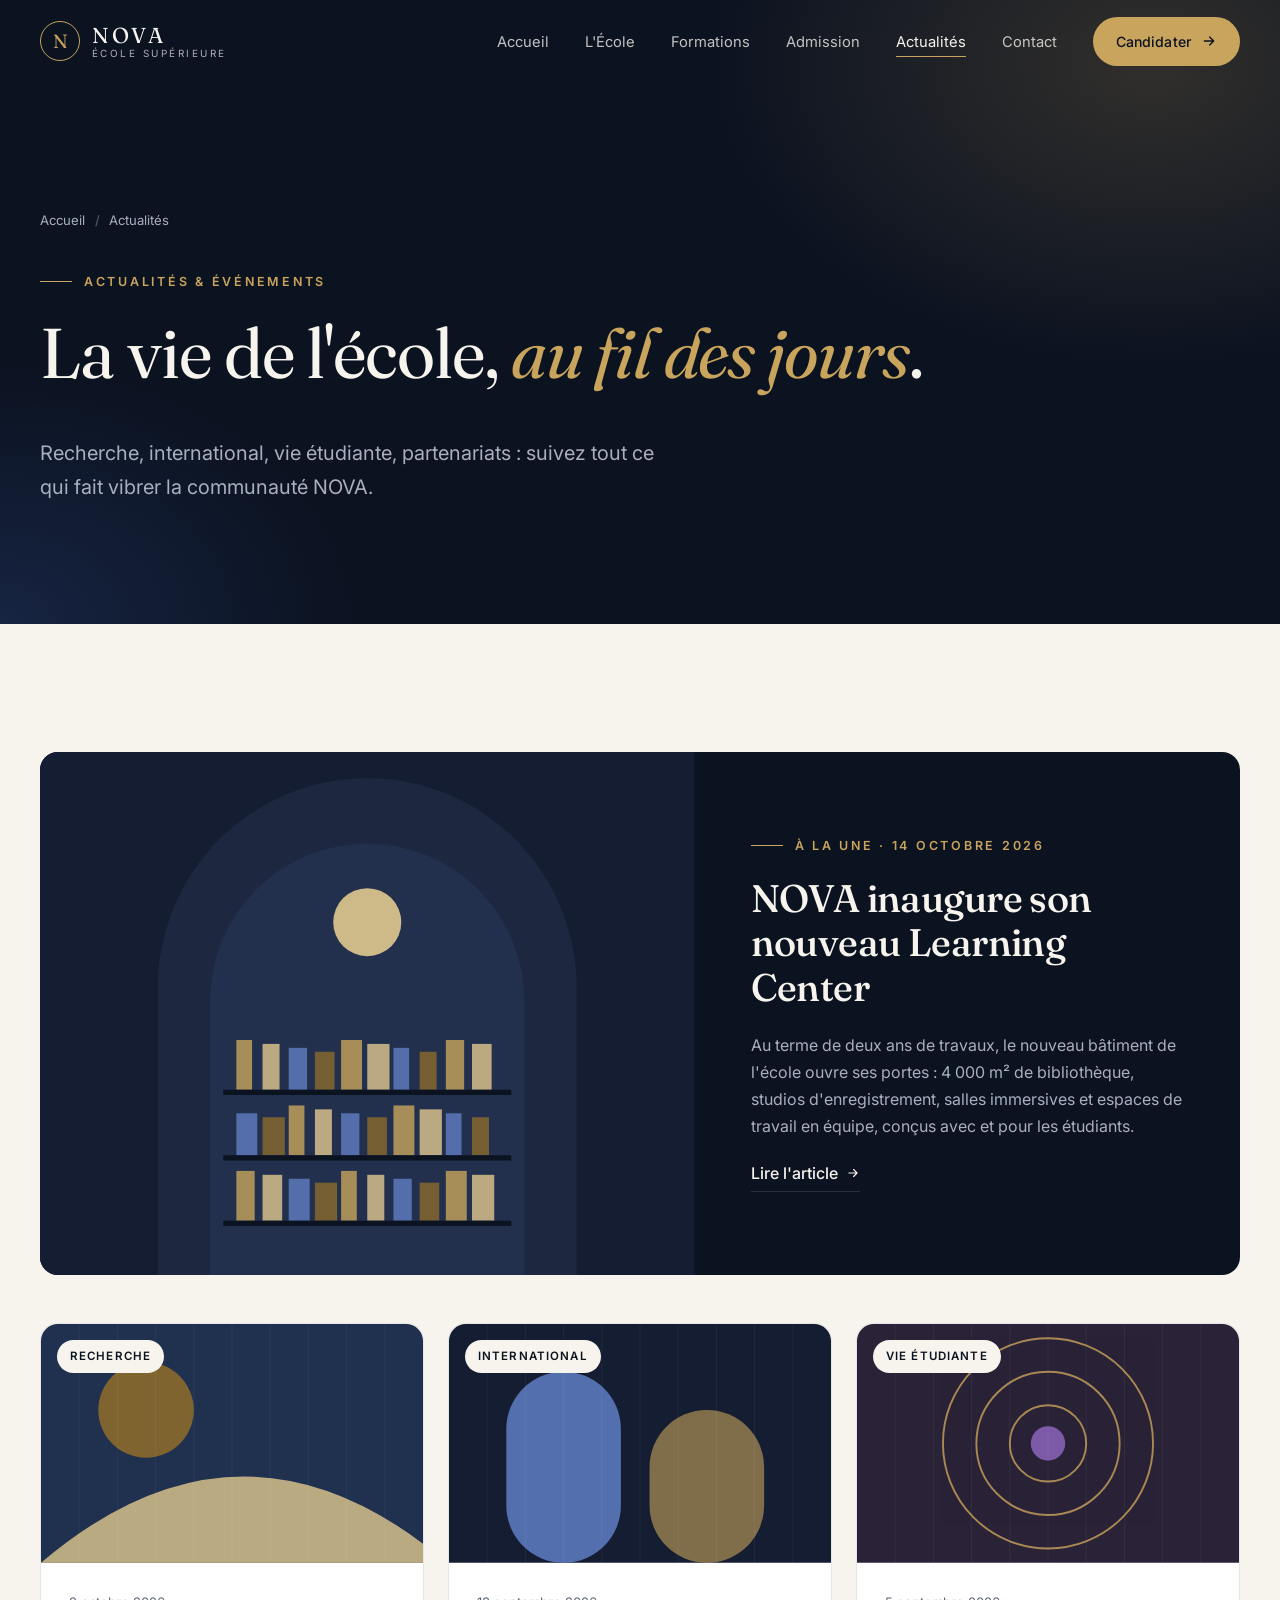
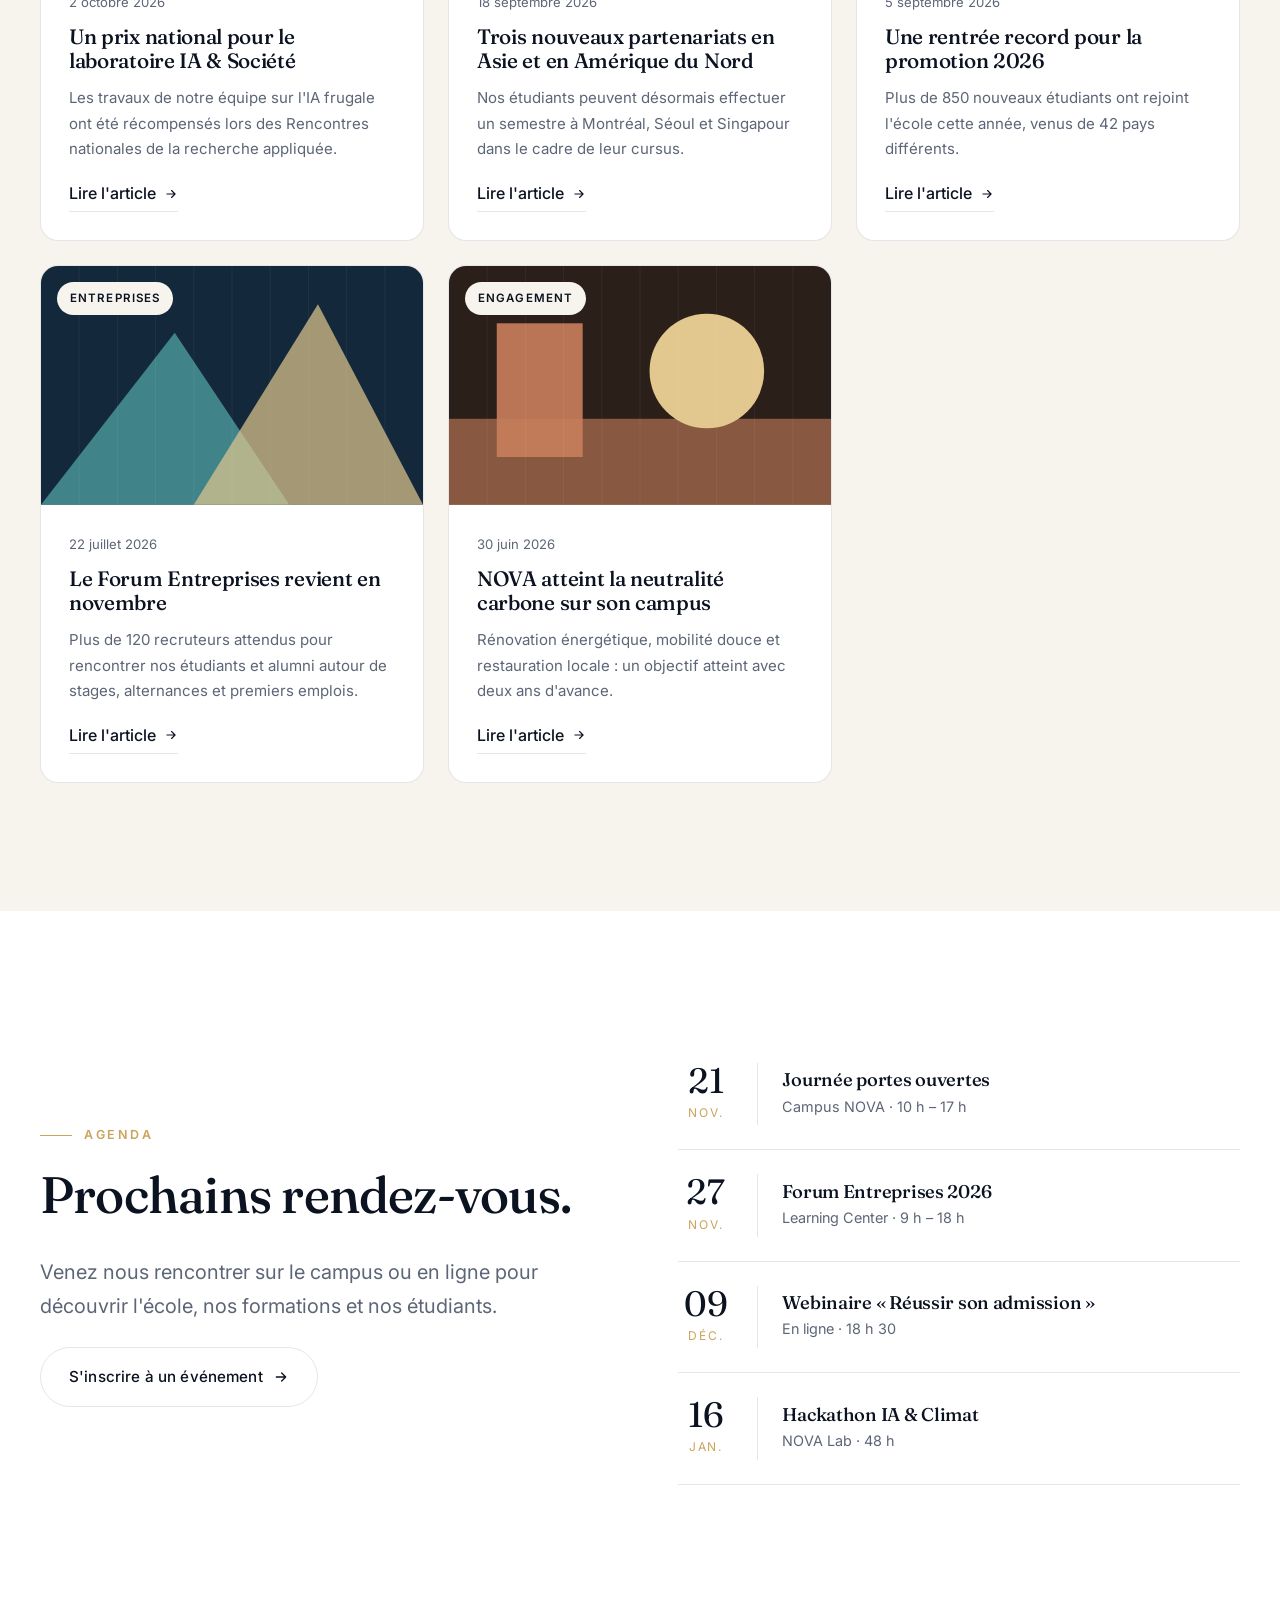
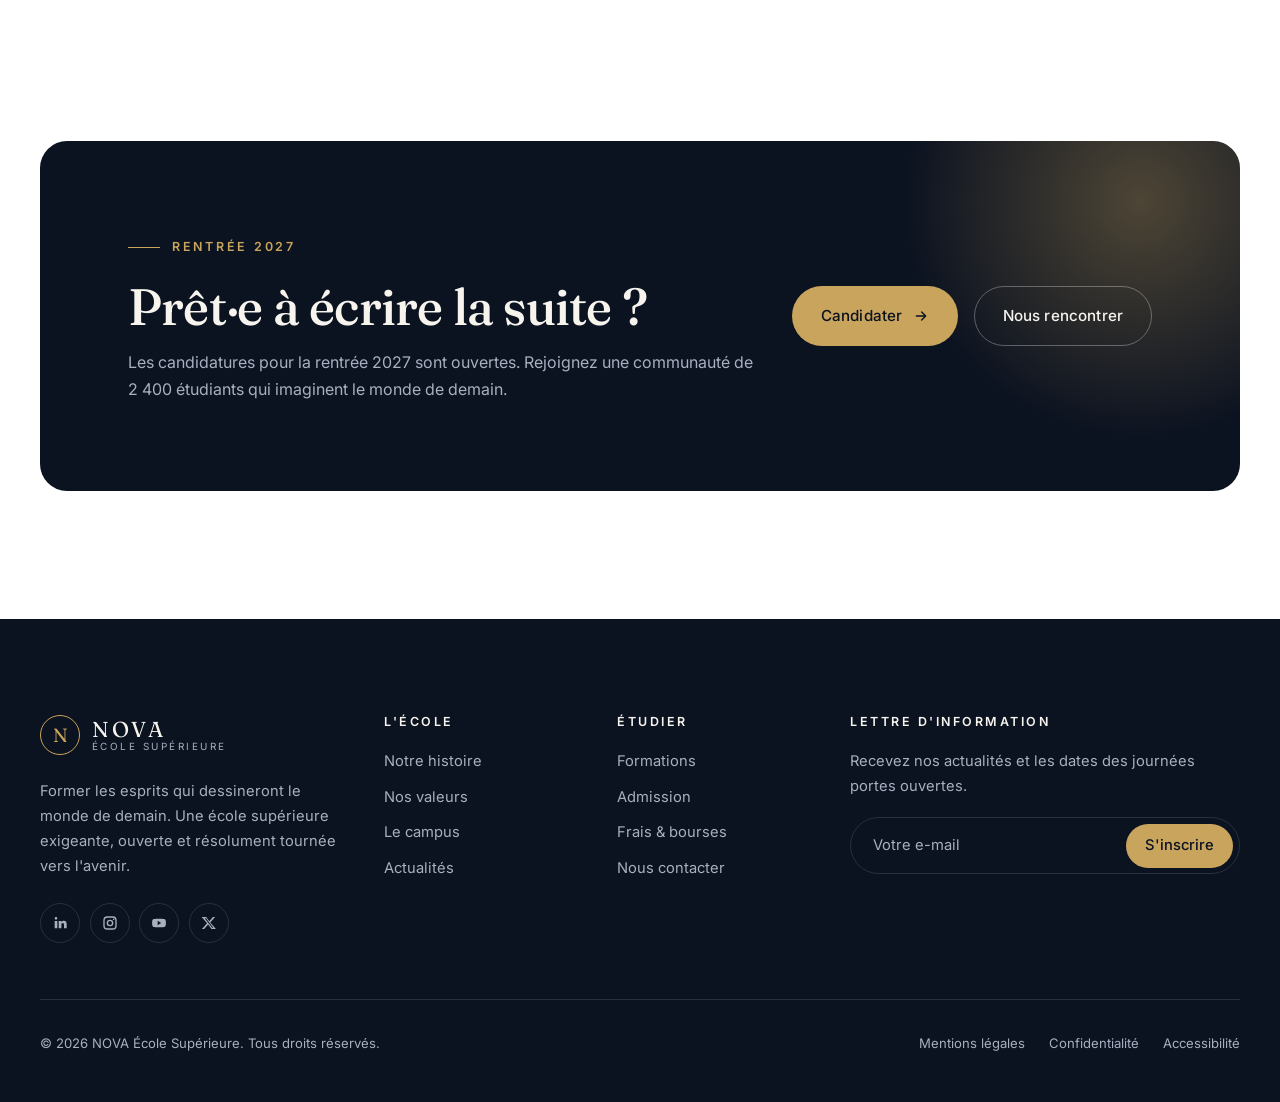
==== actualites.html @ 9a20daba "Créer le site vitrine de l'école supérieure NOVA Six pages responsive (accueil, école, formations, a" ====
<!doctype html>
<html lang="fr" class="no-js">
<head>
  <meta charset="utf-8">
  <meta name="viewport" content="width=device-width, initial-scale=1">
  <title>Actualités — NOVA École Supérieure</title>
  <meta name="description" content="Actualités et événements de NOVA École Supérieure : recherche, international, vie étudiante.">
  <meta name="theme-color" content="#0b1220">
  <meta property="og:title" content="Actualités — NOVA École Supérieure">
  <meta property="og:description" content="Actualités et événements de NOVA École Supérieure : recherche, international, vie étudiante.">
  <meta property="og:type" content="website">
  <link rel="icon" href="assets/favicon.svg" type="image/svg+xml">
  <link rel="preconnect" href="https://fonts.googleapis.com">
  <link rel="preconnect" href="https://fonts.gstatic.com" crossorigin>
  <link href="https://fonts.googleapis.com/css2?family=Fraunces:ital,opsz,wght@0,9..144,300;0,9..144,400;0,9..144,500;1,9..144,400&family=Inter:wght@400;500;600&display=swap" rel="stylesheet">
  <link rel="stylesheet" href="css/style.css">
</head>
<body>
  <a class="skip-link" href="#contenu">Aller au contenu</a>

  <header class="site-header">
    <div class="container nav">
      <a class="logo" href="index.html" aria-label="NOVA École Supérieure — accueil">
        <span class="logo__mark">N</span>
        <span class="logo__text"><span class="logo__name">NOVA</span><span class="logo__tag">École Supérieure</span></span>
      </a>
      <button class="nav__toggle" type="button" aria-expanded="false" aria-controls="nav-panel" aria-label="Ouvrir le menu"><span></span><span></span><span></span></button>
      <nav class="nav__panel" id="nav-panel" aria-label="Navigation principale">
        <ul class="nav__menu">
          <li><a class="nav__link" href="index.html">Accueil</a></li>
          <li><a class="nav__link" href="ecole.html">L'École</a></li>
          <li><a class="nav__link" href="formations.html">Formations</a></li>
          <li><a class="nav__link" href="admission.html">Admission</a></li>
          <li><a class="nav__link" href="actualites.html" aria-current="page">Actualités</a></li>
          <li><a class="nav__link" href="contact.html">Contact</a></li>
          <li><a class="btn btn--gold nav__cta" href="admission.html#candidater">Candidater <svg viewBox="0 0 24 24" fill="none" stroke="currentColor" stroke-width="2" stroke-linecap="round" stroke-linejoin="round" aria-hidden="true"><path d="M5 12h14M13 6l6 6-6 6"/></svg></a></li>
        </ul>
      </nav>
    </div>
  </header>

  <main id="contenu">
    <section class="page-hero">
      <div class="container">
        <ol class="breadcrumb reveal"><li><a href="index.html">Accueil</a></li><li aria-current="page">Actualités</li></ol>
        <span class="eyebrow reveal">Actualités &amp; événements</span>
        <h1 class="reveal" data-delay="1">La vie de l'école, <em>au fil des jours</em>.</h1>
        <p class="lead reveal" data-delay="2">Recherche, international, vie étudiante, partenariats&nbsp;: suivez tout ce qui fait vibrer la communauté NOVA.</p>
      </div>
    </section>

    <section class="section">
      <div class="container">
        <article class="news-featured reveal">
          <div class="news-featured__thumb"><svg viewBox="0 0 500 400" preserveAspectRatio="xMidYMid slice" role="img" aria-label="Illustration de la bibliothèque">
  <rect width="500" height="400" fill="#141d31"/>
  <path d="M90 400V180a160 160 0 01320 0v220z" fill="#1d2840"/>
  <path d="M130 400V190a120 120 0 01240 0v210z" fill="#22304d"/>
  <g><rect x="150" y="220" width="12" height="38" fill="#c9a45c" opacity=".8" transform="translate(0 0)"/><rect x="170" y="220" width="13" height="35" fill="#e2c88f" opacity=".8" transform="translate(0 3)"/><rect x="190" y="220" width="14" height="32" fill="#5f7ec4" opacity=".8" transform="translate(0 6)"/><rect x="210" y="220" width="15" height="29" fill="#8a6a2c" opacity=".8" transform="translate(0 9)"/><rect x="230" y="220" width="16" height="38" fill="#c9a45c" opacity=".8" transform="translate(0 0)"/><rect x="250" y="220" width="17" height="35" fill="#e2c88f" opacity=".8" transform="translate(0 3)"/><rect x="270" y="220" width="12" height="32" fill="#5f7ec4" opacity=".8" transform="translate(0 6)"/><rect x="290" y="220" width="13" height="29" fill="#8a6a2c" opacity=".8" transform="translate(0 9)"/><rect x="310" y="220" width="14" height="38" fill="#c9a45c" opacity=".8" transform="translate(0 0)"/><rect x="330" y="220" width="15" height="35" fill="#e2c88f" opacity=".8" transform="translate(0 3)"/><rect x="150" y="270" width="16" height="32" fill="#5f7ec4" opacity=".8" transform="translate(0 6)"/><rect x="170" y="270" width="17" height="29" fill="#8a6a2c" opacity=".8" transform="translate(0 9)"/><rect x="190" y="270" width="12" height="38" fill="#c9a45c" opacity=".8" transform="translate(0 0)"/><rect x="210" y="270" width="13" height="35" fill="#e2c88f" opacity=".8" transform="translate(0 3)"/><rect x="230" y="270" width="14" height="32" fill="#5f7ec4" opacity=".8" transform="translate(0 6)"/><rect x="250" y="270" width="15" height="29" fill="#8a6a2c" opacity=".8" transform="translate(0 9)"/><rect x="270" y="270" width="16" height="38" fill="#c9a45c" opacity=".8" transform="translate(0 0)"/><rect x="290" y="270" width="17" height="35" fill="#e2c88f" opacity=".8" transform="translate(0 3)"/><rect x="310" y="270" width="12" height="32" fill="#5f7ec4" opacity=".8" transform="translate(0 6)"/><rect x="330" y="270" width="13" height="29" fill="#8a6a2c" opacity=".8" transform="translate(0 9)"/><rect x="150" y="320" width="14" height="38" fill="#c9a45c" opacity=".8" transform="translate(0 0)"/><rect x="170" y="320" width="15" height="35" fill="#e2c88f" opacity=".8" transform="translate(0 3)"/><rect x="190" y="320" width="16" height="32" fill="#5f7ec4" opacity=".8" transform="translate(0 6)"/><rect x="210" y="320" width="17" height="29" fill="#8a6a2c" opacity=".8" transform="translate(0 9)"/><rect x="230" y="320" width="12" height="38" fill="#c9a45c" opacity=".8" transform="translate(0 0)"/><rect x="250" y="320" width="13" height="35" fill="#e2c88f" opacity=".8" transform="translate(0 3)"/><rect x="270" y="320" width="14" height="32" fill="#5f7ec4" opacity=".8" transform="translate(0 6)"/><rect x="290" y="320" width="15" height="29" fill="#8a6a2c" opacity=".8" transform="translate(0 9)"/><rect x="310" y="320" width="16" height="38" fill="#c9a45c" opacity=".8" transform="translate(0 0)"/><rect x="330" y="320" width="17" height="35" fill="#e2c88f" opacity=".8" transform="translate(0 3)"/></g>
  <g stroke="#0b1220" stroke-width="4"><line x1="140" y1="260" x2="360" y2="260"/><line x1="140" y1="310" x2="360" y2="310"/><line x1="140" y1="360" x2="360" y2="360"/></g>
  <circle cx="250" cy="130" r="26" fill="#e2c88f" opacity=".9"/>
</svg></div>
          <div class="news-featured__body">
            <span class="eyebrow">À la une · 14 octobre 2026</span>
            <h2>NOVA inaugure son nouveau Learning Center</h2>
            <p>Au terme de deux ans de travaux, le nouveau bâtiment de l'école ouvre ses portes&nbsp;: 4&nbsp;000&nbsp;m² de bibliothèque, studios d'enregistrement, salles immersives et espaces de travail en équipe, conçus avec et pour les étudiants.</p>
            <a class="link-arrow" href="#">Lire l'article <svg viewBox="0 0 24 24" fill="none" stroke="currentColor" stroke-width="2" stroke-linecap="round" stroke-linejoin="round" aria-hidden="true"><path d="M5 12h14M13 6l6 6-6 6"/></svg></a>
          </div>
        </article>
        <div class="grid grid--3">
          <article class="news-card reveal" data-delay="1">
            <div class="news-card__thumb"><svg viewBox="0 0 400 250" preserveAspectRatio="xMidYMid slice" role="img" aria-label="Un prix national pour le laboratoire IA &amp; Société"><rect width="400" height="250" fill="#20304f"/><path d="M0 250 Q 200 80 400 230 V250 Z" fill="#e2c88f" opacity=".8"/><circle cx="110" cy="90" r="50" fill="#8a6a2c" opacity=".9"/><g stroke="#fff" stroke-opacity=".06"><line x1="40" y1="0" x2="40" y2="250"/><line x1="80" y1="0" x2="80" y2="250"/><line x1="120" y1="0" x2="120" y2="250"/><line x1="160" y1="0" x2="160" y2="250"/><line x1="200" y1="0" x2="200" y2="250"/><line x1="240" y1="0" x2="240" y2="250"/><line x1="280" y1="0" x2="280" y2="250"/><line x1="320" y1="0" x2="320" y2="250"/><line x1="360" y1="0" x2="360" y2="250"/></g></svg><span class="news-card__cat">Recherche</span></div>
            <div class="news-card__body">
              <time class="news-card__date">2 octobre 2026</time>
              <h3>Un prix national pour le laboratoire IA &amp; Société</h3>
              <p>Les travaux de notre équipe sur l'IA frugale ont été récompensés lors des Rencontres nationales de la recherche appliquée.</p>
              <a class="link-arrow" href="actualites.html">Lire l'article <svg viewBox="0 0 24 24" fill="none" stroke="currentColor" stroke-width="2" stroke-linecap="round" stroke-linejoin="round" aria-hidden="true"><path d="M5 12h14M13 6l6 6-6 6"/></svg></a>
            </div>
          </article>
          <article class="news-card reveal" data-delay="2">
            <div class="news-card__thumb"><svg viewBox="0 0 400 250" preserveAspectRatio="xMidYMid slice" role="img" aria-label="Trois nouveaux partenariats en Asie et en Amérique du Nord"><rect width="400" height="250" fill="#141d31"/><rect x="60" y="50" width="120" height="200" rx="60" fill="#5f7ec4" opacity=".85"/><rect x="210" y="90" width="120" height="160" rx="60" fill="#c9a45c" opacity=".6"/><g stroke="#fff" stroke-opacity=".06"><line x1="40" y1="0" x2="40" y2="250"/><line x1="80" y1="0" x2="80" y2="250"/><line x1="120" y1="0" x2="120" y2="250"/><line x1="160" y1="0" x2="160" y2="250"/><line x1="200" y1="0" x2="200" y2="250"/><line x1="240" y1="0" x2="240" y2="250"/><line x1="280" y1="0" x2="280" y2="250"/><line x1="320" y1="0" x2="320" y2="250"/><line x1="360" y1="0" x2="360" y2="250"/></g></svg><span class="news-card__cat">International</span></div>
            <div class="news-card__body">
              <time class="news-card__date">18 septembre 2026</time>
              <h3>Trois nouveaux partenariats en Asie et en Amérique du Nord</h3>
              <p>Nos étudiants peuvent désormais effectuer un semestre à Montréal, Séoul et Singapour dans le cadre de leur cursus.</p>
              <a class="link-arrow" href="actualites.html">Lire l'article <svg viewBox="0 0 24 24" fill="none" stroke="currentColor" stroke-width="2" stroke-linecap="round" stroke-linejoin="round" aria-hidden="true"><path d="M5 12h14M13 6l6 6-6 6"/></svg></a>
            </div>
          </article>
          <article class="news-card reveal" data-delay="3">
            <div class="news-card__thumb"><svg viewBox="0 0 400 250" preserveAspectRatio="xMidYMid slice" role="img" aria-label="Une rentrée record pour la promotion 2026"><rect width="400" height="250" fill="#2a2236"/><g fill="none" stroke="#c9a45c" stroke-width="2" opacity=".8"><circle cx="200" cy="125" r="40"/><circle cx="200" cy="125" r="75"/><circle cx="200" cy="125" r="110"/></g><circle cx="200" cy="125" r="18" fill="#7d5aa8"/><g stroke="#fff" stroke-opacity=".06"><line x1="40" y1="0" x2="40" y2="250"/><line x1="80" y1="0" x2="80" y2="250"/><line x1="120" y1="0" x2="120" y2="250"/><line x1="160" y1="0" x2="160" y2="250"/><line x1="200" y1="0" x2="200" y2="250"/><line x1="240" y1="0" x2="240" y2="250"/><line x1="280" y1="0" x2="280" y2="250"/><line x1="320" y1="0" x2="320" y2="250"/><line x1="360" y1="0" x2="360" y2="250"/></g></svg><span class="news-card__cat">Vie étudiante</span></div>
            <div class="news-card__body">
              <time class="news-card__date">5 septembre 2026</time>
              <h3>Une rentrée record pour la promotion 2026</h3>
              <p>Plus de 850 nouveaux étudiants ont rejoint l'école cette année, venus de 42 pays différents.</p>
              <a class="link-arrow" href="actualites.html">Lire l'article <svg viewBox="0 0 24 24" fill="none" stroke="currentColor" stroke-width="2" stroke-linecap="round" stroke-linejoin="round" aria-hidden="true"><path d="M5 12h14M13 6l6 6-6 6"/></svg></a>
            </div>
          </article>
          <article class="news-card reveal" data-delay="1">
            <div class="news-card__thumb"><svg viewBox="0 0 400 250" preserveAspectRatio="xMidYMid slice" role="img" aria-label="Le Forum Entreprises revient en novembre"><rect width="400" height="250" fill="#13283a"/><polygon points="0,250 140,70 260,250" fill="#4fa3a5" opacity=".75"/><polygon points="160,250 290,40 400,250" fill="#e2c88f" opacity=".7"/><g stroke="#fff" stroke-opacity=".06"><line x1="40" y1="0" x2="40" y2="250"/><line x1="80" y1="0" x2="80" y2="250"/><line x1="120" y1="0" x2="120" y2="250"/><line x1="160" y1="0" x2="160" y2="250"/><line x1="200" y1="0" x2="200" y2="250"/><line x1="240" y1="0" x2="240" y2="250"/><line x1="280" y1="0" x2="280" y2="250"/><line x1="320" y1="0" x2="320" y2="250"/><line x1="360" y1="0" x2="360" y2="250"/></g></svg><span class="news-card__cat">Entreprises</span></div>
            <div class="news-card__body">
              <time class="news-card__date">22 juillet 2026</time>
              <h3>Le Forum Entreprises revient en novembre</h3>
              <p>Plus de 120 recruteurs attendus pour rencontrer nos étudiants et alumni autour de stages, alternances et premiers emplois.</p>
              <a class="link-arrow" href="actualites.html">Lire l'article <svg viewBox="0 0 24 24" fill="none" stroke="currentColor" stroke-width="2" stroke-linecap="round" stroke-linejoin="round" aria-hidden="true"><path d="M5 12h14M13 6l6 6-6 6"/></svg></a>
            </div>
          </article>
          <article class="news-card reveal" data-delay="2">
            <div class="news-card__thumb"><svg viewBox="0 0 400 250" preserveAspectRatio="xMidYMid slice" role="img" aria-label="NOVA atteint la neutralité carbone sur son campus"><rect width="400" height="250" fill="#2b1f1a"/><rect x="0" y="160" width="400" height="90" fill="#c97f5c" opacity=".6"/><circle cx="270" cy="110" r="60" fill="#e2c88f"/><rect x="50" y="60" width="90" height="140" fill="#c97f5c" opacity=".9"/><g stroke="#fff" stroke-opacity=".06"><line x1="40" y1="0" x2="40" y2="250"/><line x1="80" y1="0" x2="80" y2="250"/><line x1="120" y1="0" x2="120" y2="250"/><line x1="160" y1="0" x2="160" y2="250"/><line x1="200" y1="0" x2="200" y2="250"/><line x1="240" y1="0" x2="240" y2="250"/><line x1="280" y1="0" x2="280" y2="250"/><line x1="320" y1="0" x2="320" y2="250"/><line x1="360" y1="0" x2="360" y2="250"/></g></svg><span class="news-card__cat">Engagement</span></div>
            <div class="news-card__body">
              <time class="news-card__date">30 juin 2026</time>
              <h3>NOVA atteint la neutralité carbone sur son campus</h3>
              <p>Rénovation énergétique, mobilité douce et restauration locale : un objectif atteint avec deux ans d'avance.</p>
              <a class="link-arrow" href="actualites.html">Lire l'article <svg viewBox="0 0 24 24" fill="none" stroke="currentColor" stroke-width="2" stroke-linecap="round" stroke-linejoin="round" aria-hidden="true"><path d="M5 12h14M13 6l6 6-6 6"/></svg></a>
            </div>
          </article>
        </div>
      </div>
    </section>

    <section class="section section--paper">
      <div class="container split">
        <div>
          <span class="eyebrow reveal">Agenda</span>
          <h2 class="reveal" data-delay="1">Prochains rendez-vous.</h2>
          <p class="lead reveal" data-delay="2">Venez nous rencontrer sur le campus ou en ligne pour découvrir l'école, nos formations et nos étudiants.</p>
          <a class="btn btn--ghost reveal" data-delay="3" href="contact.html">S'inscrire à un événement <svg viewBox="0 0 24 24" fill="none" stroke="currentColor" stroke-width="2" stroke-linecap="round" stroke-linejoin="round" aria-hidden="true"><path d="M5 12h14M13 6l6 6-6 6"/></svg></a>
        </div>
        <ul class="agenda reveal" data-delay="1">
          <li><div class="agenda__date"><span class="agenda__day">21</span><span class="agenda__month">Nov.</span></div><div><h4>Journée portes ouvertes</h4><p>Campus NOVA · 10 h – 17 h</p></div></li>
          <li><div class="agenda__date"><span class="agenda__day">27</span><span class="agenda__month">Nov.</span></div><div><h4>Forum Entreprises 2026</h4><p>Learning Center · 9 h – 18 h</p></div></li>
          <li><div class="agenda__date"><span class="agenda__day">09</span><span class="agenda__month">Déc.</span></div><div><h4>Webinaire « Réussir son admission »</h4><p>En ligne · 18 h 30</p></div></li>
          <li><div class="agenda__date"><span class="agenda__day">16</span><span class="agenda__month">Jan.</span></div><div><h4>Hackathon IA &amp; Climat</h4><p>NOVA Lab · 48 h</p></div></li>
        </ul>
      </div>
    </section>

    <section class="section section--paper">
      <div class="container">
        <div class="cta reveal">
          <div>
            <span class="eyebrow">Rentrée 2027</span>
            <h2>Prêt·e à écrire la suite&nbsp;?</h2>
            <p>Les candidatures pour la rentrée 2027 sont ouvertes. Rejoignez une communauté de 2&nbsp;400 étudiants qui imaginent le monde de demain.</p>
          </div>
          <div class="cta__actions">
            <a class="btn btn--gold" href="admission.html#candidater">Candidater <svg viewBox="0 0 24 24" fill="none" stroke="currentColor" stroke-width="2" stroke-linecap="round" stroke-linejoin="round" aria-hidden="true"><path d="M5 12h14M13 6l6 6-6 6"/></svg></a>
            <a class="btn btn--ghost-light" href="contact.html">Nous rencontrer</a>
          </div>
        </div>
      </div>
    </section>
  </main>

  <footer class="site-footer">
    <div class="container">
      <div class="footer__top">
        <div class="footer__about">
          <a class="logo" href="index.html"><span class="logo__mark">N</span><span class="logo__text"><span class="logo__name">NOVA</span><span class="logo__tag">École Supérieure</span></span></a>
          <p>Former les esprits qui dessineront le monde de demain. Une école supérieure exigeante, ouverte et résolument tournée vers l'avenir.</p>
          <div class="socials"><a href="#" aria-label="LinkedIn"><svg viewBox="0 0 24 24" aria-hidden="true"><path d="M4 9h4v11H4zM6 3a2 2 0 110 4 2 2 0 010-4zM10 9h4v1.6c.6-1 1.9-1.9 3.8-1.9 3.6 0 4.2 2.3 4.2 5.4V20h-4v-5.2c0-1.3 0-2.9-1.8-2.9s-2.1 1.4-2.1 2.8V20h-4z" fill="currentColor"/></svg></a><a href="#" aria-label="Instagram"><svg viewBox="0 0 24 24" aria-hidden="true"><rect x="3" y="3" width="18" height="18" rx="5" fill="none" stroke="currentColor" stroke-width="2"/><circle cx="12" cy="12" r="4" fill="none" stroke="currentColor" stroke-width="2"/><circle cx="17.5" cy="6.5" r="1.2" fill="currentColor"/></svg></a><a href="#" aria-label="YouTube"><svg viewBox="0 0 24 24" aria-hidden="true"><path d="M22 8.2a3 3 0 00-2.1-2.1C18 5.6 12 5.6 12 5.6s-6 0-7.9.5A3 3 0 002 8.2 31 31 0 001.6 12 31 31 0 002 15.8a3 3 0 002.1 2.1c1.9.5 7.9.5 7.9.5s6 0 7.9-.5a3 3 0 002.1-2.1 31 31 0 00.4-3.8 31 31 0 00-.4-3.8zM10 15.2V8.8l5.2 3.2z" fill="currentColor"/></svg></a><a href="#" aria-label="X"><svg viewBox="0 0 24 24" aria-hidden="true"><path d="M17.8 3h3.3l-7.2 8.2L22.4 21h-6.6l-5.2-6.8L4.7 21H1.4l7.7-8.8L1 3h6.8l4.7 6.2zm-1.2 16h1.8L7.5 4.9H5.5z" fill="currentColor"/></svg></a></div>
        </div>
        <div>
          <h2 class="footer__title">L'école</h2>
          <ul class="footer__links">
            <li><a href="ecole.html">Notre histoire</a></li>
            <li><a href="ecole.html#valeurs">Nos valeurs</a></li>
            <li><a href="ecole.html#campus">Le campus</a></li>
            <li><a href="actualites.html">Actualités</a></li>
          </ul>
        </div>
        <div>
          <h2 class="footer__title">Étudier</h2>
          <ul class="footer__links">
            <li><a href="formations.html">Formations</a></li>
            <li><a href="admission.html">Admission</a></li>
            <li><a href="admission.html#frais">Frais &amp; bourses</a></li>
            <li><a href="contact.html">Nous contacter</a></li>
          </ul>
        </div>
        <div>
          <h2 class="footer__title">Lettre d'information</h2>
          <p>Recevez nos actualités et les dates des journées portes ouvertes.</p>
          <form class="newsletter" novalidate>
            <label class="sr-only" for="nl-actualites.html" style="position:absolute;width:1px;height:1px;overflow:hidden;clip:rect(0 0 0 0)">Adresse e-mail</label>
            <input id="nl-actualites.html" type="email" placeholder="Votre e-mail" autocomplete="email">
            <button type="submit">S'inscrire</button>
          </form>
          <p class="newsletter-msg" role="status" aria-live="polite"></p>
        </div>
      </div>
      <div class="footer__bottom">
        <p>© <span data-year>2026</span> NOVA École Supérieure. Tous droits réservés.</p>
        <ul>
          <li><a href="#">Mentions légales</a></li>
          <li><a href="#">Confidentialité</a></li>
          <li><a href="#">Accessibilité</a></li>
        </ul>
      </div>
    </div>
  </footer>

  <button class="back-to-top" type="button" aria-label="Retour en haut de page"><svg viewBox="0 0 24 24" fill="none" stroke="currentColor" stroke-width="1.6" stroke-linecap="round" stroke-linejoin="round" aria-hidden="true"><path d="M12 19V5M5 12l7-7 7 7"/></svg></button>
  <script src="js/main.js" defer></script>
</body>
</html>
---- css/style.css ----
/* ==========================================================================
   NOVA — École Supérieure | Feuille de style principale
   ========================================================================== */

:root {
  --ink: #0b1220;
  --ink-2: #131c2e;
  --ink-3: #1d2840;
  --ivory: #f7f4ee;
  --paper: #ffffff;
  --sand: #ece6da;
  --gold: #c9a45c;
  --gold-2: #e2c88f;
  --text: #1a2233;
  --muted: #5d6677;
  --muted-light: #a8b0bf;
  --line: rgba(11, 18, 32, 0.1);
  --line-light: rgba(255, 255, 255, 0.12);

  --font-display: "Fraunces", "Georgia", serif;
  --font-body: "Inter", system-ui, -apple-system, "Segoe UI", Roboto, sans-serif;

  --radius: 18px;
  --radius-sm: 10px;
  --shadow: 0 20px 50px -20px rgba(11, 18, 32, 0.25);
  --shadow-lg: 0 40px 80px -30px rgba(11, 18, 32, 0.4);
  --ease: cubic-bezier(0.22, 1, 0.36, 1);
  --container: 1200px;
  --header-h: 84px;
}

*,
*::before,
*::after { box-sizing: border-box; }

html { scroll-behavior: smooth; -webkit-text-size-adjust: 100%; }

body {
  margin: 0;
  font-family: var(--font-body);
  font-size: 1rem;
  line-height: 1.7;
  color: var(--text);
  background: var(--ivory);
  -webkit-font-smoothing: antialiased;
  overflow-x: hidden;
}

img, svg { display: block; max-width: 100%; }
a { color: inherit; text-decoration: none; }
button, input, select, textarea { font: inherit; color: inherit; }

h1, h2, h3, h4 {
  font-family: var(--font-display);
  font-weight: 500;
  line-height: 1.15;
  letter-spacing: -0.015em;
  margin: 0 0 0.6em;
  color: var(--ink);
}
h1 { font-size: clamp(2.5rem, 6vw, 5rem); }
h2 { font-size: clamp(2rem, 4vw, 3.2rem); }
h3 { font-size: clamp(1.3rem, 2vw, 1.6rem); }
p  { margin: 0 0 1.2em; }
em { font-style: italic; color: var(--gold); }

.container { width: min(100% - 2rem, var(--container)); margin-inline: auto; }
@media (min-width: 768px) { .container { width: min(100% - 4rem, var(--container)); } }

.skip-link {
  position: absolute; left: 1rem; top: -100px; z-index: 1000;
  padding: .75rem 1.25rem; background: var(--gold); color: var(--ink); border-radius: 8px;
}
.skip-link:focus { top: 1rem; }

:focus-visible { outline: 2px solid var(--gold); outline-offset: 3px; border-radius: 4px; }

/* ---------- Utilitaires ---------- */
.eyebrow {
  display: inline-flex; align-items: center; gap: .75rem;
  font-size: .78rem; font-weight: 600; letter-spacing: .22em; text-transform: uppercase;
  color: var(--gold); margin-bottom: 1.25rem;
}
.eyebrow::before { content: ""; width: 32px; height: 1px; background: currentColor; }

.lead { font-size: clamp(1.05rem, 1.6vw, 1.25rem); color: var(--muted); max-width: 640px; }

.section { padding: clamp(5rem, 10vw, 8.5rem) 0; position: relative; }
.section--dark { background: var(--ink); color: var(--muted-light); }
.section--dark h2, .section--dark h3, .section--dark h4 { color: var(--ivory); }
.section--dark .lead { color: var(--muted-light); }
.section--paper { background: var(--paper); }
.section--sand { background: var(--sand); }

.section-head { display: grid; gap: 1.5rem; margin-bottom: clamp(3rem, 6vw, 4.5rem); }
@media (min-width: 900px) {
  .section-head--split { grid-template-columns: 1.1fr 1fr; align-items: end; }
  .section-head--split .lead { margin: 0 0 .4rem; justify-self: end; }
}
.section-head h2 { margin: 0; }

/* ---------- Boutons ---------- */
.btn {
  --bg: var(--ink); --fg: var(--ivory);
  position: relative; display: inline-flex; align-items: center; gap: .65rem;
  padding: 1rem 1.75rem; border-radius: 999px; border: 1px solid transparent;
  background: var(--bg); color: var(--fg);
  font-weight: 500; font-size: .95rem; letter-spacing: .01em; cursor: pointer;
  overflow: hidden; isolation: isolate;
  transition: transform .4s var(--ease), box-shadow .4s var(--ease), color .4s var(--ease), border-color .4s;
}
.btn::after {
  content: ""; position: absolute; inset: 0; z-index: -1; background: var(--gold);
  transform: translateY(101%); transition: transform .5s var(--ease);
}
.btn:hover::after { transform: translateY(0); }
.btn:hover { color: var(--ink); transform: translateY(-2px); box-shadow: var(--shadow); }
.btn svg { width: 16px; height: 16px; transition: transform .4s var(--ease); }
.btn:hover svg { transform: translateX(4px); }
.btn--gold { --bg: var(--gold); --fg: var(--ink); }
.btn--gold::after { background: var(--ivory); }
.btn--ghost { --bg: transparent; --fg: var(--ink); border-color: var(--line); }
.btn--ghost-light { --bg: transparent; --fg: var(--ivory); border-color: rgba(255,255,255,.3); }

.link-arrow {
  display: inline-flex; align-items: center; gap: .5rem; font-weight: 500; color: var(--ink);
  border-bottom: 1px solid var(--line); padding-bottom: .25rem; transition: gap .3s var(--ease), border-color .3s;
}
.link-arrow:hover { gap: .9rem; border-color: var(--gold); }
.link-arrow svg { width: 14px; height: 14px; }

/* ---------- En-tête ---------- */
.site-header {
  position: fixed; inset: 0 0 auto; z-index: 100; height: var(--header-h);
  display: flex; align-items: center;
  transition: background .4s var(--ease), height .4s var(--ease), box-shadow .4s, border-color .4s;
  border-bottom: 1px solid transparent;
}
.site-header.is-scrolled,
.site-header--solid {
  height: 70px; background: rgba(11, 18, 32, 0.88);
  backdrop-filter: saturate(160%) blur(14px); -webkit-backdrop-filter: saturate(160%) blur(14px);
  border-color: var(--line-light);
}
.nav { display: flex; align-items: center; justify-content: space-between; gap: 2rem; }

.logo { display: inline-flex; align-items: center; gap: .75rem; color: var(--ivory); }
.logo__mark {
  width: 40px; height: 40px; border-radius: 50%;
  display: grid; place-items: center;
  border: 1px solid var(--gold); color: var(--gold);
  font-family: var(--font-display); font-size: 1.2rem;
}
.logo__text { display: flex; flex-direction: column; line-height: 1.1; }
.logo__name { font-family: var(--font-display); font-size: 1.35rem; letter-spacing: .12em; }
.logo__tag { font-size: .62rem; letter-spacing: .25em; text-transform: uppercase; color: var(--muted-light); }

.nav__menu { display: flex; align-items: center; gap: 2.25rem; list-style: none; margin: 0; padding: 0; }
.nav__link {
  position: relative; color: rgba(247, 244, 238, .78); font-size: .92rem; font-weight: 400;
  padding: .4rem 0; transition: color .3s;
}
.nav__link::after {
  content: ""; position: absolute; left: 0; right: 0; bottom: 0; height: 1px; background: var(--gold);
  transform: scaleX(0); transform-origin: right; transition: transform .45s var(--ease);
}
.nav__link:hover, .nav__link[aria-current="page"] { color: var(--ivory); }
.nav__link:hover::after, .nav__link[aria-current="page"]::after { transform: scaleX(1); transform-origin: left; }
.nav__cta { padding: .7rem 1.35rem; font-size: .88rem; }

.nav__toggle {
  display: none; width: 46px; height: 46px; border-radius: 50%;
  background: transparent; border: 1px solid var(--line-light); cursor: pointer;
  position: relative; z-index: 120;
}
.nav__toggle span {
  position: absolute; left: 13px; right: 13px; height: 1.5px; background: var(--ivory);
  transition: transform .45s var(--ease), opacity .3s, top .45s var(--ease);
}
.nav__toggle span:nth-child(1) { top: 17px; }
.nav__toggle span:nth-child(2) { top: 22px; }
.nav__toggle span:nth-child(3) { top: 27px; }
.nav__toggle[aria-expanded="true"] span:nth-child(1) { top: 22px; transform: rotate(45deg); }
.nav__toggle[aria-expanded="true"] span:nth-child(2) { opacity: 0; }
.nav__toggle[aria-expanded="true"] span:nth-child(3) { top: 22px; transform: rotate(-45deg); }

@media (max-width: 1023px) {
  .nav__toggle { display: block; }
  .nav__panel {
    position: fixed; inset: 0; z-index: 110; background: var(--ink);
    display: flex; flex-direction: column; justify-content: center; padding: 6rem 2rem 3rem;
    opacity: 0; visibility: hidden; transition: opacity .5s var(--ease), visibility .5s;
  }
  .nav__panel.is-open { opacity: 1; visibility: visible; }
  .nav__menu { flex-direction: column; align-items: flex-start; gap: 1.1rem; }
  .nav__link { font-family: var(--font-display); font-size: clamp(1.8rem, 7vw, 2.6rem); color: var(--ivory); }
  .nav__menu li { opacity: 0; transform: translateY(20px); transition: opacity .5s var(--ease), transform .5s var(--ease); }
  .nav__panel.is-open .nav__menu li { opacity: 1; transform: none; }
  .nav__panel.is-open .nav__menu li:nth-child(2) { transition-delay: .05s; }
  .nav__panel.is-open .nav__menu li:nth-child(3) { transition-delay: .1s; }
  .nav__panel.is-open .nav__menu li:nth-child(4) { transition-delay: .15s; }
  .nav__panel.is-open .nav__menu li:nth-child(5) { transition-delay: .2s; }
  .nav__panel.is-open .nav__menu li:nth-child(6) { transition-delay: .25s; }
  .nav__panel.is-open .nav__menu li:nth-child(7) { transition-delay: .3s; }
  .nav__cta { margin-top: 1.5rem; }
  body.menu-open { overflow: hidden; }
}

/* ---------- Héros accueil ---------- */
.hero {
  position: relative; min-height: 100vh; min-height: 100svh;
  display: flex; align-items: center; overflow: hidden;
  background: var(--ink); color: var(--muted-light);
  padding: calc(var(--header-h) + 3rem) 0 5rem;
}
.hero__bg { position: absolute; inset: 0; z-index: 0; pointer-events: none; }
.hero__bg::before {
  content: ""; position: absolute; inset: 0;
  background:
    radial-gradient(ellipse 60% 50% at 80% 20%, rgba(201,164,92,.22), transparent 70%),
    radial-gradient(ellipse 50% 60% at 10% 90%, rgba(70,100,170,.25), transparent 70%);
}
.hero__grid {
  position: absolute; inset: 0;
  background-image:
    linear-gradient(rgba(255,255,255,.04) 1px, transparent 1px),
    linear-gradient(90deg, rgba(255,255,255,.04) 1px, transparent 1px);
  background-size: 80px 80px;
  mask-image: radial-gradient(ellipse at center, #000 30%, transparent 75%);
  -webkit-mask-image: radial-gradient(ellipse at center, #000 30%, transparent 75%);
}
.hero__orb {
  position: absolute; border-radius: 50%; filter: blur(60px); opacity: .5;
  animation: float 18s ease-in-out infinite;
}
.hero__orb--1 { width: 420px; height: 420px; background: #c9a45c; top: -120px; right: -80px; opacity: .25; }
.hero__orb--2 { width: 360px; height: 360px; background: #3a5aa8; bottom: -140px; left: -100px; opacity: .3; animation-delay: -6s; }
@keyframes float {
  0%, 100% { transform: translate(0, 0) scale(1); }
  50% { transform: translate(30px, -40px) scale(1.08); }
}

.hero__inner { position: relative; z-index: 1; display: grid; gap: 4rem; align-items: center; }
@media (min-width: 1024px) { .hero__inner { grid-template-columns: 1.25fr 1fr; } }

.hero h1 { color: var(--ivory); font-weight: 400; margin-bottom: 1.5rem; }
.hero h1 em { font-weight: 400; }
.hero .lead { color: var(--muted-light); margin-bottom: 2.5rem; }
.hero__actions { display: flex; flex-wrap: wrap; gap: 1rem; }

.hero__visual { position: relative; aspect-ratio: 4 / 5; max-width: 460px; width: 100%; justify-self: center; }
.hero__card {
  position: absolute; inset: 0; border-radius: 240px 240px var(--radius) var(--radius);
  overflow: hidden; border: 1px solid var(--line-light);
  background: linear-gradient(160deg, #22304d 0%, #0f1729 100%);
  box-shadow: var(--shadow-lg);
}
.hero__card svg { width: 100%; height: 100%; }
.hero__badge {
  position: absolute; left: -2rem; bottom: 2.5rem; z-index: 2;
  background: var(--ivory); color: var(--ink); padding: 1.1rem 1.4rem; border-radius: var(--radius-sm);
  box-shadow: var(--shadow-lg); display: flex; align-items: center; gap: 1rem;
  animation: bob 6s ease-in-out infinite;
}
.hero__badge strong { font-family: var(--font-display); font-size: 1.9rem; font-weight: 500; line-height: 1; }
.hero__badge span { font-size: .78rem; color: var(--muted); line-height: 1.3; }
.hero__seal {
  position: absolute; top: 1.5rem; right: -1.5rem; z-index: 2; width: 120px; height: 120px;
  animation: spin 30s linear infinite;
}
@keyframes bob { 0%,100% { transform: translateY(0); } 50% { transform: translateY(-10px); } }
@keyframes spin { to { transform: rotate(360deg); } }
@media (max-width: 600px) {
  .hero__badge { left: .5rem; bottom: 1.5rem; }
  .hero__seal { right: .25rem; width: 96px; height: 96px; }
}

.hero__scroll {
  position: absolute; left: 50%; bottom: 2rem; transform: translateX(-50%); z-index: 1;
  display: flex; flex-direction: column; align-items: center; gap: .6rem;
  font-size: .7rem; letter-spacing: .25em; text-transform: uppercase; color: var(--muted-light);
}
.hero__scroll::after {
  content: ""; width: 1px; height: 44px; background: linear-gradient(var(--gold), transparent);
  animation: scrollLine 2.4s var(--ease) infinite; transform-origin: top;
}
@keyframes scrollLine { 0% { transform: scaleY(0); } 50% { transform: scaleY(1); } 100% { transform: scaleY(1); opacity: 0; } }
@media (max-width: 1023px) { .hero__scroll { display: none; } }

/* ---------- En-tête de page interne ---------- */
.page-hero {
  position: relative; background: var(--ink); color: var(--muted-light); overflow: hidden;
  padding: calc(var(--header-h) + clamp(4rem, 9vw, 7rem)) 0 clamp(4rem, 8vw, 6rem);
}
.page-hero::before {
  content: ""; position: absolute; inset: 0;
  background:
    radial-gradient(ellipse 50% 70% at 90% 10%, rgba(201,164,92,.2), transparent 70%),
    radial-gradient(ellipse 40% 60% at 0% 100%, rgba(58,90,168,.25), transparent 70%);
}
.page-hero .container { position: relative; }
.page-hero h1 { color: var(--ivory); font-weight: 400; font-size: clamp(2.4rem, 5.5vw, 4.4rem); max-width: 900px; }
.page-hero .lead { color: var(--muted-light); }
.breadcrumb { display: flex; gap: .6rem; font-size: .82rem; color: var(--muted-light); margin-bottom: 2rem; list-style: none; padding: 0; }
.breadcrumb a:hover { color: var(--gold); }
.breadcrumb li + li::before { content: "/"; margin-right: .6rem; opacity: .5; }

/* ---------- Bandeau chiffres ---------- */
.stats { display: grid; grid-template-columns: repeat(2, 1fr); border-top: 1px solid var(--line); }
@media (min-width: 900px) { .stats { grid-template-columns: repeat(4, 1fr); } }
.stat { padding: 2.5rem 1.5rem 2.5rem 0; border-bottom: 1px solid var(--line); }
@media (min-width: 900px) { .stat { border-bottom: 0; } .stat + .stat { border-left: 1px solid var(--line); padding-left: 2rem; } }
@media (max-width: 899px) { .stat:nth-child(even) { border-left: 1px solid var(--line); padding-left: 1.5rem; } }
.stat__num { font-family: var(--font-display); font-size: clamp(2.6rem, 5vw, 4rem); line-height: 1; color: var(--ink); }
.stat__num sup { font-size: .45em; color: var(--gold); margin-left: .1em; }
.stat__label { margin-top: .75rem; font-size: .9rem; color: var(--muted); }
.section--dark .stats, .section--dark .stat { border-color: var(--line-light); }
.section--dark .stat__num { color: var(--ivory); }
.section--dark .stat__label { color: var(--muted-light); }

/* ---------- Bloc à deux colonnes ---------- */
.split { display: grid; gap: clamp(2.5rem, 6vw, 5rem); align-items: center; }
@media (min-width: 900px) { .split { grid-template-columns: 1fr 1fr; } .split--reverse > :first-child { order: 2; } }

.media {
  position: relative; border-radius: var(--radius); overflow: hidden; aspect-ratio: 5 / 4;
  background: linear-gradient(150deg, var(--ink-3), var(--ink)); box-shadow: var(--shadow-lg);
}
.media svg { width: 100%; height: 100%; }
.media__caption {
  position: absolute; left: 1.25rem; bottom: 1.25rem; right: 1.25rem;
  padding: 1rem 1.25rem; border-radius: var(--radius-sm);
  background: rgba(247,244,238,.92); backdrop-filter: blur(8px); color: var(--ink); font-size: .9rem;
}
.media__caption strong { font-family: var(--font-display); font-weight: 500; font-size: 1.05rem; display: block; }

.checklist { list-style: none; padding: 0; margin: 2rem 0; display: grid; gap: 1rem; }
.checklist li { display: flex; gap: 1rem; align-items: flex-start; }
.checklist li::before {
  content: ""; flex: 0 0 22px; height: 22px; margin-top: .2rem; border-radius: 50%;
  background: var(--gold) url("data:image/svg+xml,%3Csvg xmlns='http://www.w3.org/2000/svg' viewBox='0 0 24 24' fill='none' stroke='%230b1220' stroke-width='3' stroke-linecap='round' stroke-linejoin='round'%3E%3Cpath d='M5 12l5 5L20 7'/%3E%3C/svg%3E") center / 12px no-repeat;
}

/* ---------- Cartes formations ---------- */
.grid { display: grid; gap: 1.5rem; }
@media (min-width: 640px) { .grid--2, .grid--3 { grid-template-columns: repeat(2, 1fr); } }
@media (min-width: 1024px) { .grid--3 { grid-template-columns: repeat(3, 1fr); } }
@media (min-width: 1024px) { .grid--4 { grid-template-columns: repeat(4, 1fr); } }
@media (min-width: 640px) and (max-width: 1023px) { .grid--4 { grid-template-columns: repeat(2, 1fr); } }

.card {
  position: relative; display: flex; flex-direction: column; background: var(--paper);
  border: 1px solid var(--line); border-radius: var(--radius); padding: 2rem;
  transition: transform .5s var(--ease), box-shadow .5s var(--ease), border-color .5s;
}
.card:hover { transform: translateY(-6px); box-shadow: var(--shadow); border-color: transparent; }
.card__icon {
  width: 56px; height: 56px; border-radius: 14px; display: grid; place-items: center;
  background: var(--ivory); color: var(--gold); margin-bottom: 1.75rem;
  transition: background .5s var(--ease), color .5s var(--ease);
}
.card:hover .card__icon { background: var(--ink); }
.card__icon svg { width: 26px; height: 26px; }
.card h3 { margin-bottom: .6rem; }
.card p { color: var(--muted); font-size: .95rem; }
.card__meta { display: flex; flex-wrap: wrap; gap: .5rem; margin-top: auto; padding-top: 1.25rem; }
.tag {
  display: inline-block; font-size: .74rem; font-weight: 500; letter-spacing: .04em;
  padding: .35rem .8rem; border-radius: 999px; background: var(--ivory); color: var(--ink-3);
}
.tag--gold { background: rgba(201,164,92,.16); color: #8a6a2c; }
.card__link { margin-top: 1.5rem; }

.section--dark .card { background: var(--ink-2); border-color: var(--line-light); }
.section--dark .card p { color: var(--muted-light); }
.section--dark .card__icon { background: var(--ink-3); }
.section--dark .card:hover .card__icon { background: var(--gold); color: var(--ink); }

/* Programme détaillé */
.program {
  display: grid; gap: 2rem; padding: clamp(2rem, 4vw, 3rem); background: var(--paper);
  border: 1px solid var(--line); border-radius: var(--radius);
  transition: box-shadow .5s var(--ease), transform .5s var(--ease);
}
.program:hover { box-shadow: var(--shadow); }
@media (min-width: 900px) { .program { grid-template-columns: 1.3fr 1fr; } }
.program__level { font-size: .78rem; font-weight: 600; letter-spacing: .2em; text-transform: uppercase; color: var(--gold); }
.program h3 { font-size: clamp(1.6rem, 2.6vw, 2.1rem); margin: .5rem 0 1rem; }
.program p { color: var(--muted); }
.program__facts { display: grid; grid-template-columns: repeat(2, 1fr); gap: 1px; background: var(--line); border-radius: var(--radius-sm); overflow: hidden; align-self: start; }
.program__facts div { background: var(--ivory); padding: 1.1rem 1.25rem; }
.program__facts dt { font-size: .75rem; letter-spacing: .1em; text-transform: uppercase; color: var(--muted); }
.program__facts dd { margin: .25rem 0 0; font-family: var(--font-display); font-size: 1.15rem; color: var(--ink); }
.program__list { list-style: none; padding: 0; margin: 1.5rem 0 0; display: flex; flex-wrap: wrap; gap: .5rem; }

.filters { display: flex; flex-wrap: wrap; gap: .6rem; margin-bottom: 3rem; }
.filter {
  padding: .65rem 1.3rem; border-radius: 999px; border: 1px solid var(--line); background: transparent;
  cursor: pointer; font-size: .9rem; transition: background .3s, color .3s, border-color .3s;
}
.filter:hover { border-color: var(--ink); }
.filter.is-active { background: var(--ink); color: var(--ivory); border-color: var(--ink); }
.program.is-hidden { display: none; }
.programs { display: grid; gap: 1.5rem; }

/* ---------- Valeurs / numéros ---------- */
.feature { padding-top: 2rem; border-top: 1px solid var(--line); }
.feature__num { font-family: var(--font-display); color: var(--gold); font-size: 1rem; margin-bottom: 1rem; display: block; }
.feature p { color: var(--muted); }
.section--dark .feature { border-color: var(--line-light); }
.section--dark .feature p { color: var(--muted-light); }

/* ---------- Chronologie / étapes ---------- */
.steps { list-style: none; padding: 0; margin: 0; display: grid; gap: 0; counter-reset: step; }
.step {
  position: relative; display: grid; grid-template-columns: 64px 1fr; gap: 1.5rem; padding-bottom: 2.75rem;
}
.step::before {
  counter-increment: step; content: counter(step, decimal-leading-zero);
  width: 64px; height: 64px; border-radius: 50%; display: grid; place-items: center;
  border: 1px solid var(--gold); color: var(--gold); font-family: var(--font-display); font-size: 1.2rem;
  background: var(--ink); position: relative; z-index: 1;
}
.step::after {
  content: ""; position: absolute; left: 32px; top: 64px; bottom: 0; width: 1px; background: var(--line-light);
}
.step:last-child::after { display: none; }
.step h3 { margin: .9rem 0 .5rem; }
.step p { margin: 0; }

/* ---------- Témoignage ---------- */
.quote { max-width: 900px; margin: 0 auto; text-align: center; }
.quote__mark { font-family: var(--font-display); font-size: 6rem; line-height: .5; color: var(--gold); display: block; height: 3rem; }
.quote blockquote {
  margin: 0 0 2rem; font-family: var(--font-display); font-weight: 300;
  font-size: clamp(1.5rem, 3vw, 2.3rem); line-height: 1.35; color: var(--ivory);
}
.quote figcaption { color: var(--muted-light); font-size: .95rem; }
.quote figcaption strong { color: var(--ivory); font-weight: 500; display: block; }

/* ---------- Actualités ---------- */
.news-card {
  display: flex; flex-direction: column; border-radius: var(--radius); overflow: hidden;
  background: var(--paper); border: 1px solid var(--line);
  transition: transform .5s var(--ease), box-shadow .5s var(--ease);
}
.news-card:hover { transform: translateY(-6px); box-shadow: var(--shadow); }
.news-card__thumb { aspect-ratio: 16 / 10; overflow: hidden; position: relative; }
.news-card__thumb svg { width: 100%; height: 100%; transition: transform 1.2s var(--ease); }
.news-card:hover .news-card__thumb svg { transform: scale(1.06); }
.news-card__cat {
  position: absolute; top: 1rem; left: 1rem; font-size: .72rem; font-weight: 600; letter-spacing: .1em; text-transform: uppercase;
  background: var(--ivory); color: var(--ink); padding: .4rem .8rem; border-radius: 999px;
}
.news-card__body { padding: 1.75rem; display: flex; flex-direction: column; flex: 1; }
.news-card__date { font-size: .82rem; color: var(--muted); margin-bottom: .75rem; }
.news-card h3 { font-size: 1.3rem; margin-bottom: .75rem; }
.news-card p { color: var(--muted); font-size: .94rem; }
.news-card .link-arrow { margin-top: auto; align-self: flex-start; }

.news-featured {
  display: grid; border-radius: var(--radius); overflow: hidden; background: var(--ink); color: var(--muted-light);
  margin-bottom: 3rem;
}
@media (min-width: 900px) { .news-featured { grid-template-columns: 1.2fr 1fr; } }
.news-featured__thumb { min-height: 280px; }
.news-featured__thumb svg { width: 100%; height: 100%; }
.news-featured__body { padding: clamp(2rem, 5vw, 3.5rem); display: flex; flex-direction: column; justify-content: center; }
.news-featured h2 { color: var(--ivory); font-size: clamp(1.7rem, 3vw, 2.4rem); }
.news-featured .link-arrow { color: var(--ivory); border-color: var(--line-light); align-self: flex-start; }

.agenda { list-style: none; padding: 0; margin: 0; }
.agenda li {
  display: grid; grid-template-columns: 80px 1fr; gap: 1.5rem; align-items: center;
  padding: 1.5rem 0; border-bottom: 1px solid var(--line);
}
.agenda__date { text-align: center; border-right: 1px solid var(--line); padding-right: 1.5rem; }
.agenda__day { font-family: var(--font-display); font-size: 2.2rem; line-height: 1; color: var(--ink); display: block; }
.agenda__month { font-size: .75rem; letter-spacing: .15em; text-transform: uppercase; color: var(--gold); }
.agenda h4 { font-size: 1.15rem; margin: 0 0 .25rem; }
.agenda p { margin: 0; color: var(--muted); font-size: .9rem; }

/* ---------- Accordéon FAQ ---------- */
.faq { border-top: 1px solid var(--line); }
.faq__item { border-bottom: 1px solid var(--line); }
.faq__q {
  width: 100%; display: flex; justify-content: space-between; align-items: center; gap: 1.5rem;
  padding: 1.6rem 0; background: none; border: 0; text-align: left; cursor: pointer;
  font-family: var(--font-display); font-size: clamp(1.1rem, 2vw, 1.3rem); color: var(--ink);
}
.faq__icon {
  flex: 0 0 36px; height: 36px; border-radius: 50%; border: 1px solid var(--line); position: relative;
  transition: background .4s var(--ease), border-color .4s, transform .5s var(--ease);
}
.faq__icon::before, .faq__icon::after {
  content: ""; position: absolute; left: 50%; top: 50%; width: 12px; height: 1.5px; background: var(--ink);
  transform: translate(-50%, -50%); transition: transform .5s var(--ease), background .4s;
}
.faq__icon::after { transform: translate(-50%, -50%) rotate(90deg); }
.faq__q[aria-expanded="true"] .faq__icon { background: var(--ink); border-color: var(--ink); }
.faq__q[aria-expanded="true"] .faq__icon::before,
.faq__q[aria-expanded="true"] .faq__icon::after { background: var(--ivory); }
.faq__q[aria-expanded="true"] .faq__icon::after { transform: translate(-50%, -50%) rotate(0); }
.faq__a { display: grid; grid-template-rows: 0fr; transition: grid-template-rows .5s var(--ease); }
.faq__a > div { overflow: hidden; }
.faq__a p { color: var(--muted); padding-bottom: 1.6rem; margin: 0; max-width: 760px; }
.faq__item.is-open .faq__a { grid-template-rows: 1fr; }

/* ---------- Tableau calendrier ---------- */
.table-wrap { overflow-x: auto; border-radius: var(--radius); border: 1px solid var(--line); background: var(--paper); }
.table { width: 100%; border-collapse: collapse; min-width: 560px; }
.table th, .table td { padding: 1.1rem 1.5rem; text-align: left; border-bottom: 1px solid var(--line); }
.table th { font-size: .75rem; letter-spacing: .12em; text-transform: uppercase; color: var(--muted); font-weight: 600; background: var(--ivory); }
.table tr:last-child td { border-bottom: 0; }
.table td:first-child { font-family: var(--font-display); font-size: 1.05rem; color: var(--ink); }

/* ---------- Bandeau CTA ---------- */
.cta {
  position: relative; overflow: hidden; border-radius: calc(var(--radius) * 1.5);
  padding: clamp(3rem, 7vw, 5.5rem); background: var(--ink); color: var(--muted-light);
  display: grid; gap: 2rem; align-items: center;
}
@media (min-width: 900px) { .cta { grid-template-columns: 1.5fr auto; } }
.cta::before {
  content: ""; position: absolute; width: 520px; height: 520px; right: -160px; top: -200px; border-radius: 50%;
  background: radial-gradient(circle, rgba(201,164,92,.35), transparent 65%);
}
.cta > * { position: relative; }
.cta h2 { color: var(--ivory); margin-bottom: .75rem; }
.cta p { margin: 0; }
.cta__actions { display: flex; flex-wrap: wrap; gap: 1rem; }

/* ---------- Contact ---------- */
.contact-grid { display: grid; gap: clamp(2.5rem, 5vw, 4rem); }
@media (min-width: 1000px) { .contact-grid { grid-template-columns: 1fr 1.4fr; } }
.contact-info { display: grid; gap: 1.5rem; align-content: start; }
.contact-item { display: flex; gap: 1.25rem; padding: 1.5rem; border-radius: var(--radius); background: var(--paper); border: 1px solid var(--line); }
.contact-item__icon { flex: 0 0 48px; height: 48px; border-radius: 12px; background: var(--ink); color: var(--gold); display: grid; place-items: center; }
.contact-item__icon svg { width: 22px; height: 22px; }
.contact-item h3 { font-size: 1.1rem; margin: 0 0 .25rem; }
.contact-item p, .contact-item a { margin: 0; color: var(--muted); font-size: .95rem; }
.contact-item a:hover { color: var(--gold); }

.form { background: var(--paper); border: 1px solid var(--line); border-radius: var(--radius); padding: clamp(1.75rem, 4vw, 3rem); }
.form__grid { display: grid; gap: 1.25rem; }
@media (min-width: 640px) { .form__grid { grid-template-columns: 1fr 1fr; } .form__full { grid-column: 1 / -1; } }
.field { display: flex; flex-direction: column; gap: .5rem; }
.field label { font-size: .85rem; font-weight: 500; color: var(--ink); }
.field input, .field select, .field textarea {
  width: 100%; padding: .95rem 1.1rem; border-radius: var(--radius-sm);
  border: 1px solid var(--line); background: var(--ivory);
  transition: border-color .3s, background .3s, box-shadow .3s;
}
.field textarea { min-height: 150px; resize: vertical; }
.field input:focus, .field select:focus, .field textarea:focus {
  outline: none; border-color: var(--gold); background: var(--paper); box-shadow: 0 0 0 4px rgba(201,164,92,.15);
}
.field.has-error input, .field.has-error select, .field.has-error textarea { border-color: #c0392b; }
.field__error { font-size: .8rem; color: #c0392b; min-height: 1em; }
.checkbox { display: flex; gap: .75rem; align-items: flex-start; font-size: .88rem; color: var(--muted); }
.checkbox input { margin-top: .3rem; accent-color: var(--ink); width: 18px; height: 18px; flex: 0 0 18px; }
.form__footer { display: flex; flex-wrap: wrap; justify-content: space-between; align-items: center; gap: 1rem; margin-top: 1.75rem; }
.form__note { font-size: .82rem; color: var(--muted); margin: 0; }
.form__success {
  display: none; padding: 1.25rem 1.5rem; border-radius: var(--radius-sm); margin-top: 1.5rem;
  background: rgba(46, 125, 80, .1); color: #1f6b43; border: 1px solid rgba(46,125,80,.25);
}
.form__success.is-visible { display: block; animation: fadeUp .6s var(--ease); }
@keyframes fadeUp { from { opacity: 0; transform: translateY(10px); } to { opacity: 1; transform: none; } }

.map { border-radius: var(--radius); overflow: hidden; border: 1px solid var(--line); height: 300px; background: var(--ink-2); }
@media (min-width: 900px) { .map { height: auto; aspect-ratio: 21 / 9; } }
.map svg { width: 100%; height: 100%; }

/* ---------- Pied de page ---------- */
.site-footer { background: var(--ink); color: var(--muted-light); padding: clamp(4rem, 8vw, 6rem) 0 2rem; font-size: .92rem; }
.footer__top { display: grid; gap: 3rem; padding-bottom: 3.5rem; border-bottom: 1px solid var(--line-light); }
@media (min-width: 900px) { .footer__top { grid-template-columns: 1.6fr 1fr 1fr 1.3fr; } }
.footer__about p { margin-top: 1.5rem; max-width: 340px; }
.footer__title { font-family: var(--font-body); font-size: .78rem; font-weight: 600; letter-spacing: .2em; text-transform: uppercase; color: var(--ivory); margin-bottom: 1.25rem; }
.footer__links { list-style: none; padding: 0; margin: 0; display: grid; gap: .65rem; }
.footer__links a { transition: color .3s; }
.footer__links a:hover { color: var(--gold); }
.newsletter { display: flex; gap: .5rem; margin-top: 1rem; border: 1px solid var(--line-light); border-radius: 999px; padding: .35rem; }
.newsletter input { flex: 1; min-width: 0; background: transparent; border: 0; padding: .6rem 1rem; color: var(--ivory); }
.newsletter input::placeholder { color: var(--muted-light); }
.newsletter input:focus { outline: none; }
.newsletter button { border: 0; border-radius: 999px; padding: .6rem 1.2rem; background: var(--gold); color: var(--ink); font-weight: 500; cursor: pointer; transition: background .3s; }
.newsletter button:hover { background: var(--gold-2); }
.newsletter-msg { font-size: .82rem; color: var(--gold-2); margin-top: .6rem; min-height: 1.2em; }
.socials { display: flex; gap: .6rem; margin-top: 1.5rem; }
.socials a { width: 40px; height: 40px; border-radius: 50%; border: 1px solid var(--line-light); display: grid; place-items: center; transition: background .3s, border-color .3s, color .3s; }
.socials a:hover { background: var(--gold); border-color: var(--gold); color: var(--ink); }
.socials svg { width: 16px; height: 16px; }
.footer__bottom { display: flex; flex-wrap: wrap; justify-content: space-between; gap: 1rem; padding-top: 2rem; font-size: .82rem; }
.footer__bottom ul { display: flex; flex-wrap: wrap; gap: 1.5rem; list-style: none; padding: 0; margin: 0; }
.footer__bottom a:hover { color: var(--gold); }

/* ---------- Défilement de logos partenaires ---------- */
.marquee { overflow: hidden; border-block: 1px solid var(--line); padding: 2rem 0; mask-image: linear-gradient(90deg, transparent, #000 10%, #000 90%, transparent); -webkit-mask-image: linear-gradient(90deg, transparent, #000 10%, #000 90%, transparent); }
.marquee__track { display: flex; gap: 4rem; width: max-content; animation: marquee 40s linear infinite; }
.marquee__track span { font-family: var(--font-display); font-size: 1.5rem; color: var(--muted); white-space: nowrap; opacity: .7; }
.marquee:hover .marquee__track { animation-play-state: paused; }
@keyframes marquee { to { transform: translateX(-50%); } }

/* ---------- Animations d'apparition ---------- */
.reveal { opacity: 0; transform: translateY(32px); transition: opacity 1s var(--ease), transform 1s var(--ease); }
.reveal.is-visible { opacity: 1; transform: none; }
.reveal[data-delay="1"] { transition-delay: .1s; }
.reveal[data-delay="2"] { transition-delay: .2s; }
.reveal[data-delay="3"] { transition-delay: .3s; }
.reveal[data-delay="4"] { transition-delay: .4s; }
.no-js .reveal { opacity: 1; transform: none; }

.hero [data-anim] { opacity: 0; transform: translateY(24px); animation: heroIn 1.1s var(--ease) forwards; }
.hero [data-anim="1"] { animation-delay: .15s; }
.hero [data-anim="2"] { animation-delay: .3s; }
.hero [data-anim="3"] { animation-delay: .45s; }
.hero [data-anim="4"] { animation-delay: .6s; }
@keyframes heroIn { to { opacity: 1; transform: none; } }

.back-to-top {
  position: fixed; right: 1.25rem; bottom: 1.25rem; z-index: 90; width: 48px; height: 48px; border-radius: 50%;
  border: 0; background: var(--ink); color: var(--gold); cursor: pointer; display: grid; place-items: center;
  box-shadow: var(--shadow); opacity: 0; visibility: hidden; transform: translateY(12px);
  transition: opacity .4s var(--ease), transform .4s var(--ease), visibility .4s, background .3s;
}
.back-to-top.is-visible { opacity: 1; visibility: visible; transform: none; }
.back-to-top:hover { background: var(--gold); color: var(--ink); }
.back-to-top svg { width: 18px; height: 18px; }

@media (prefers-reduced-motion: reduce) {
  *, *::before, *::after { animation-duration: .01ms !important; animation-iteration-count: 1 !important; transition-duration: .01ms !important; scroll-behavior: auto !important; }
  .reveal, .hero [data-anim] { opacity: 1; transform: none; }
}
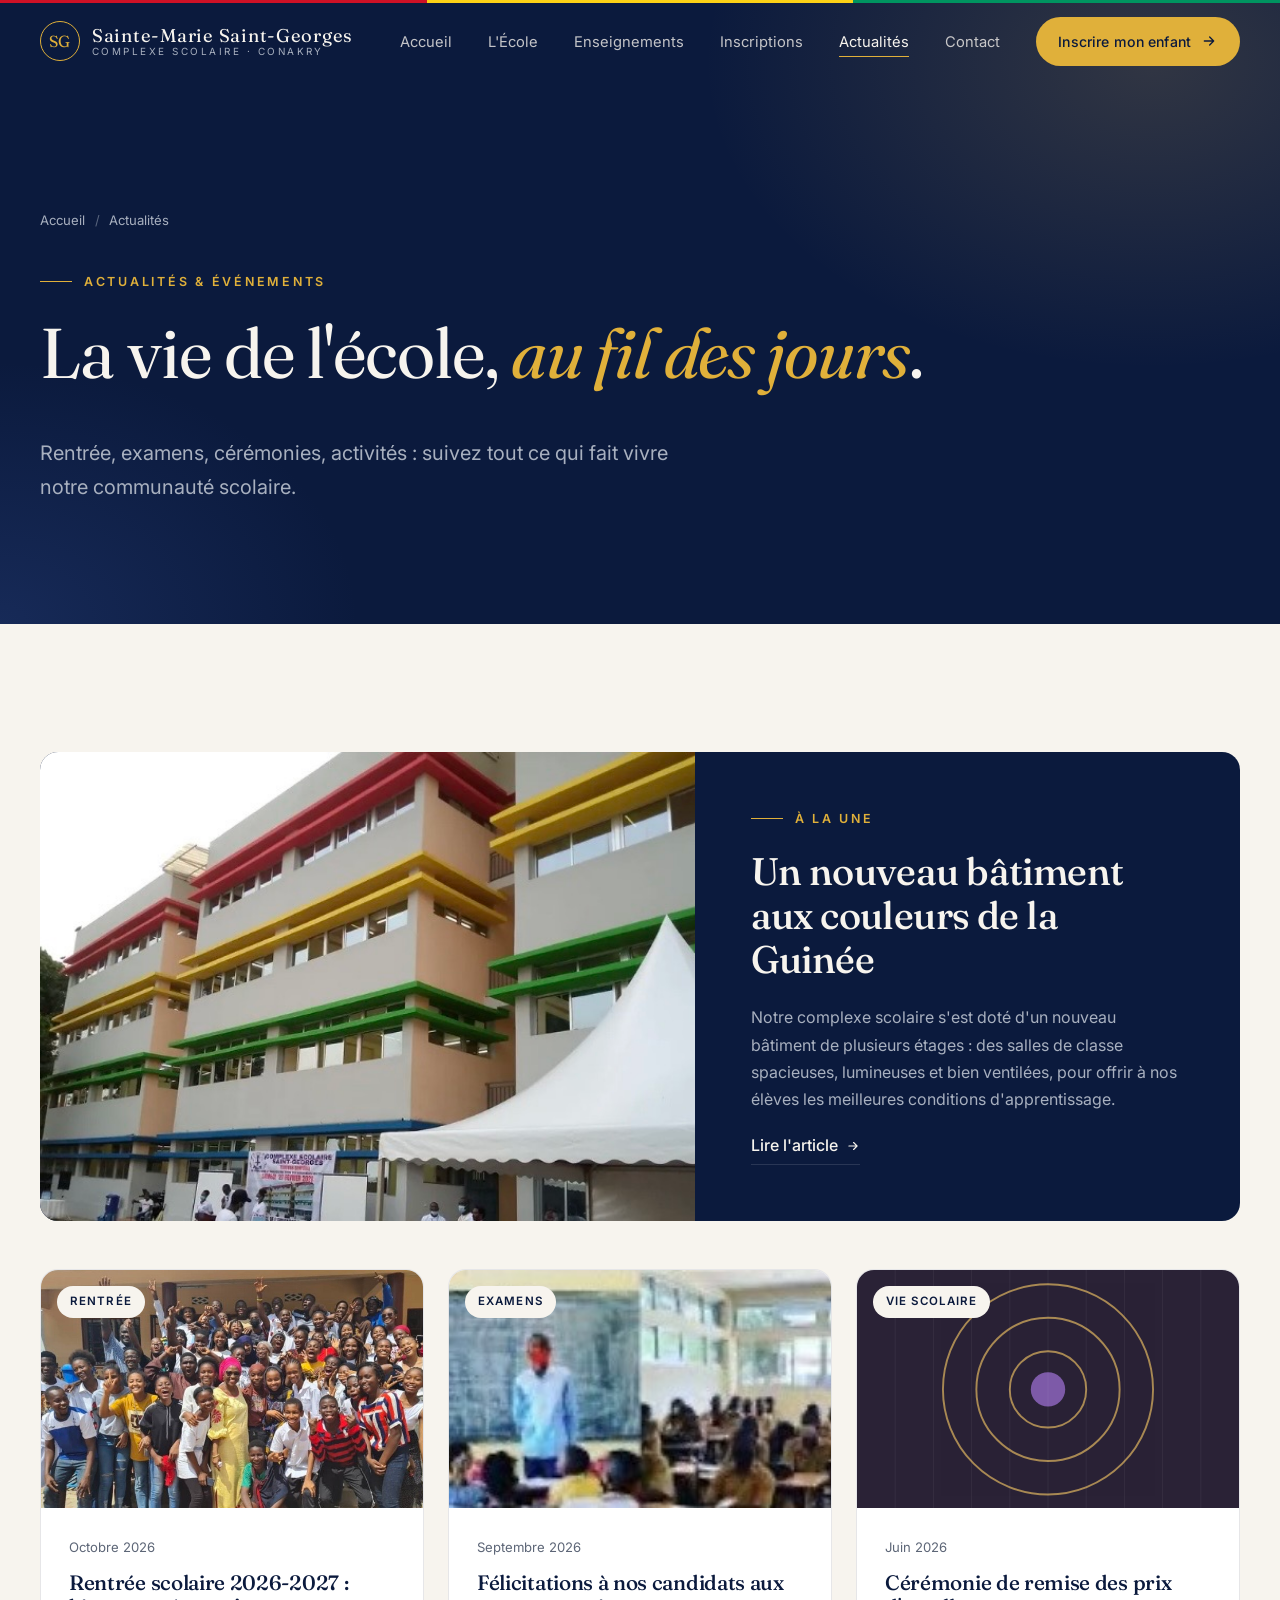
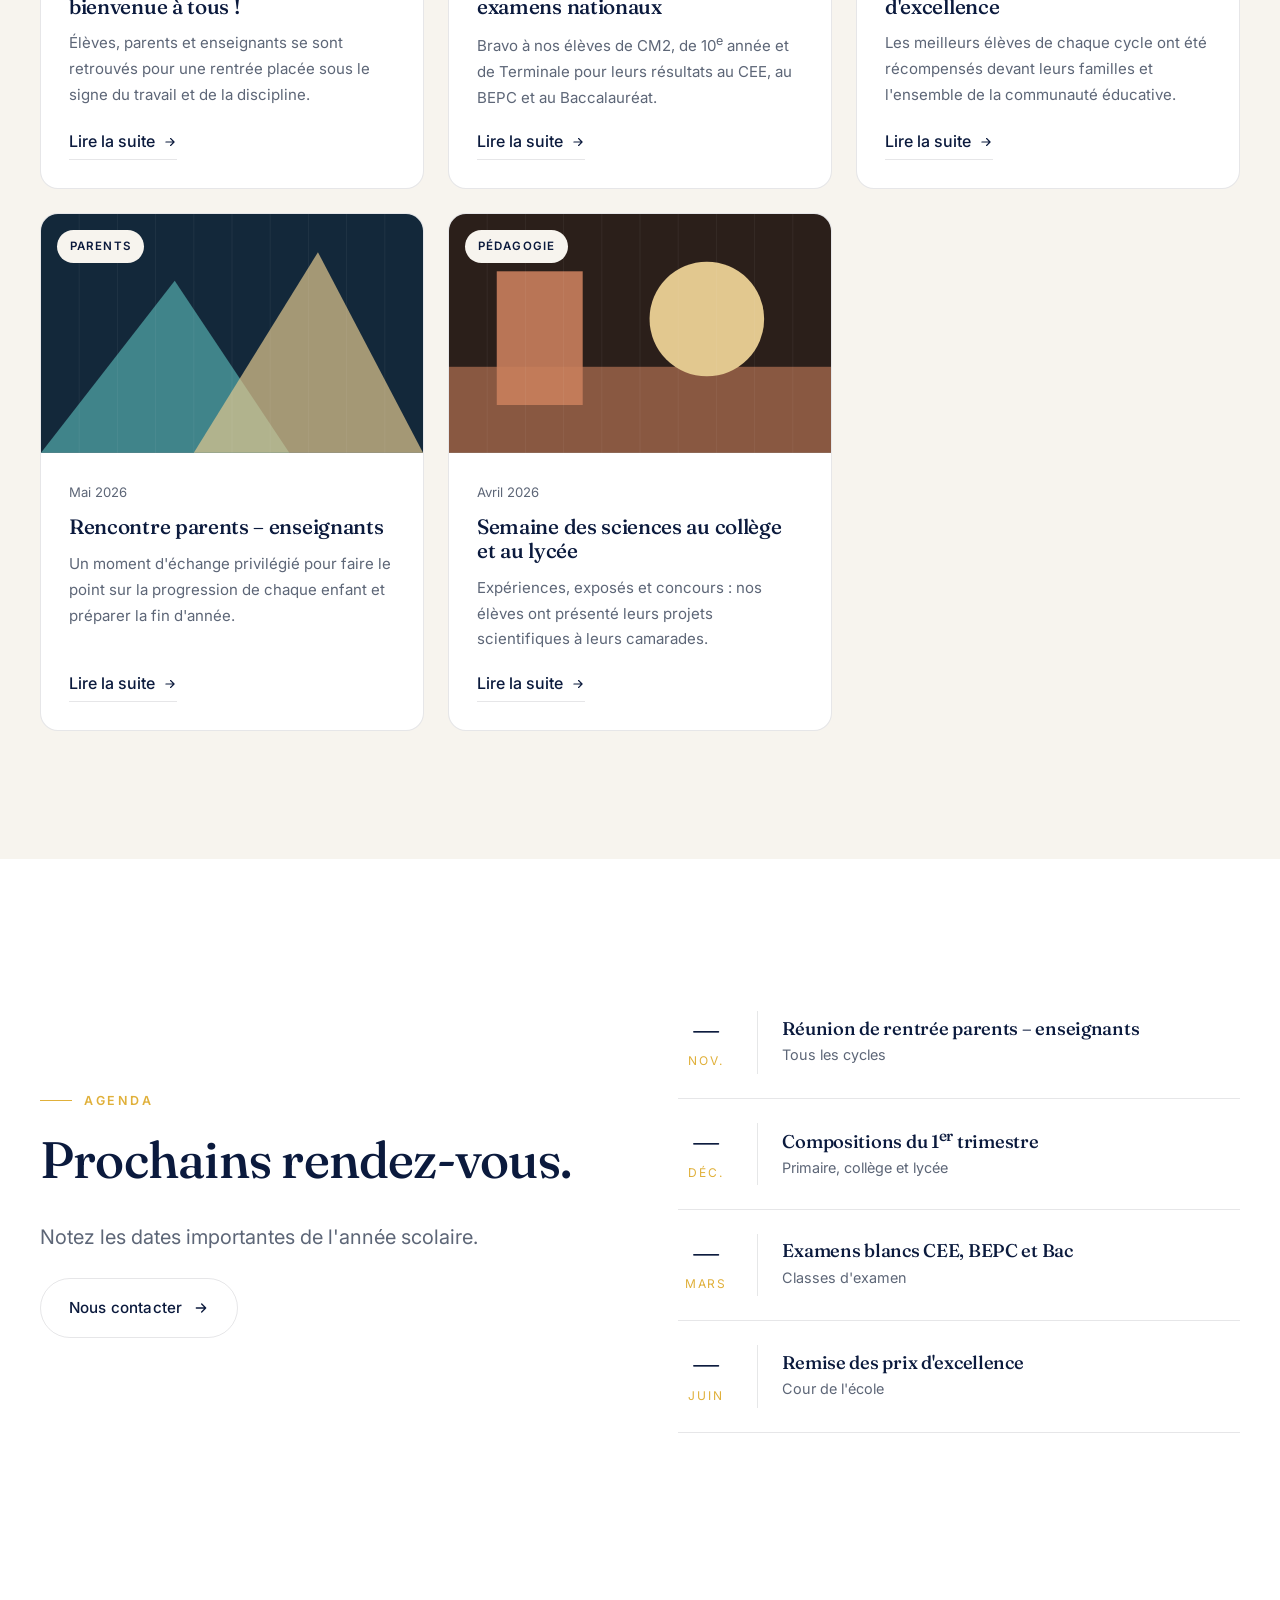
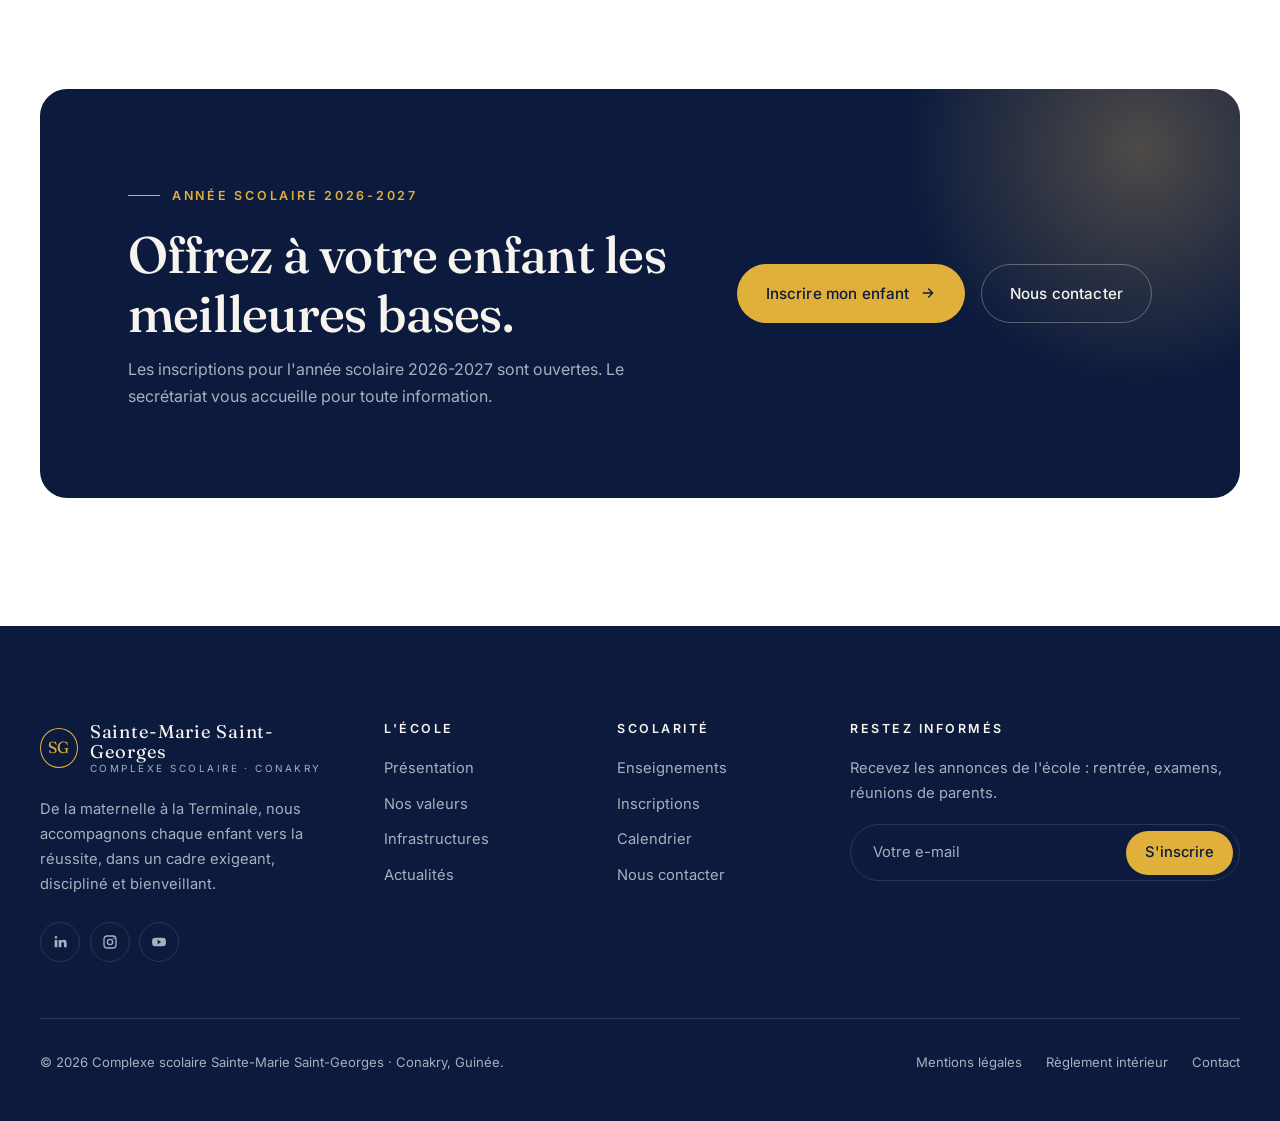
==== commit e580f76f: "Adapter le site au complexe scolaire Sainte-Marie Saint-Georges (Conakry) Contenu refait pour une éc" ====
--- a/actualites.html
+++ b/actualites.html
@@ -3,12 +3,13 @@
 <head>
   <meta charset="utf-8">
   <meta name="viewport" content="width=device-width, initial-scale=1">
-  <title>Actualités — NOVA École Supérieure</title>
-  <meta name="description" content="Actualités et événements de NOVA École Supérieure : recherche, international, vie étudiante.">
-  <meta name="theme-color" content="#0b1220">
-  <meta property="og:title" content="Actualités — NOVA École Supérieure">
-  <meta property="og:description" content="Actualités et événements de NOVA École Supérieure : recherche, international, vie étudiante.">
+  <title>Actualités — Complexe scolaire Sainte-Marie Saint-Georges</title>
+  <meta name="description" content="Actualités et événements du complexe scolaire Sainte-Marie Saint-Georges.">
+  <meta name="theme-color" content="#0b1a3d">
+  <meta property="og:title" content="Actualités — Complexe scolaire Sainte-Marie Saint-Georges">
+  <meta property="og:description" content="Actualités et événements du complexe scolaire Sainte-Marie Saint-Georges.">
   <meta property="og:type" content="website">
+  <meta property="og:image" content="assets/img/facade-batiment.jpg">
   <link rel="icon" href="assets/favicon.svg" type="image/svg+xml">
   <link rel="preconnect" href="https://fonts.googleapis.com">
   <link rel="preconnect" href="https://fonts.gstatic.com" crossorigin>
@@ -19,21 +20,19 @@
   <a class="skip-link" href="#contenu">Aller au contenu</a>
 
   <header class="site-header">
+    <div class="flag-strip" aria-hidden="true"><span></span><span></span><span></span></div>
     <div class="container nav">
-      <a class="logo" href="index.html" aria-label="NOVA École Supérieure — accueil">
-        <span class="logo__mark">N</span>
-        <span class="logo__text"><span class="logo__name">NOVA</span><span class="logo__tag">École Supérieure</span></span>
-      </a>
+      <a class="logo" href="index.html" aria-label="Complexe scolaire Sainte-Marie Saint-Georges — accueil"><span class="logo__mark">SG</span><span class="logo__text"><span class="logo__name" style="letter-spacing:.04em;font-size:1.15rem">Sainte-Marie Saint-Georges</span><span class="logo__tag">Complexe scolaire · Conakry</span></span></a>
       <button class="nav__toggle" type="button" aria-expanded="false" aria-controls="nav-panel" aria-label="Ouvrir le menu"><span></span><span></span><span></span></button>
       <nav class="nav__panel" id="nav-panel" aria-label="Navigation principale">
         <ul class="nav__menu">
           <li><a class="nav__link" href="index.html">Accueil</a></li>
           <li><a class="nav__link" href="ecole.html">L'École</a></li>
-          <li><a class="nav__link" href="formations.html">Formations</a></li>
-          <li><a class="nav__link" href="admission.html">Admission</a></li>
+          <li><a class="nav__link" href="formations.html">Enseignements</a></li>
+          <li><a class="nav__link" href="admission.html">Inscriptions</a></li>
           <li><a class="nav__link" href="actualites.html" aria-current="page">Actualités</a></li>
           <li><a class="nav__link" href="contact.html">Contact</a></li>
-          <li><a class="btn btn--gold nav__cta" href="admission.html#candidater">Candidater <svg viewBox="0 0 24 24" fill="none" stroke="currentColor" stroke-width="2" stroke-linecap="round" stroke-linejoin="round" aria-hidden="true"><path d="M5 12h14M13 6l6 6-6 6"/></svg></a></li>
+          <li><a class="btn btn--gold nav__cta" href="admission.html#inscrire">Inscrire mon enfant <svg viewBox="0 0 24 24" fill="none" stroke="currentColor" stroke-width="2" stroke-linecap="round" stroke-linejoin="round" aria-hidden="true"><path d="M5 12h14M13 6l6 6-6 6"/></svg></a></li>
         </ul>
       </nav>
     </div>
@@ -45,72 +44,65 @@
         <ol class="breadcrumb reveal"><li><a href="index.html">Accueil</a></li><li aria-current="page">Actualités</li></ol>
         <span class="eyebrow reveal">Actualités &amp; événements</span>
         <h1 class="reveal" data-delay="1">La vie de l'école, <em>au fil des jours</em>.</h1>
-        <p class="lead reveal" data-delay="2">Recherche, international, vie étudiante, partenariats&nbsp;: suivez tout ce qui fait vibrer la communauté NOVA.</p>
+        <p class="lead reveal" data-delay="2">Rentrée, examens, cérémonies, activités : suivez tout ce qui fait vivre notre communauté scolaire.</p>
       </div>
     </section>
 
     <section class="section">
       <div class="container">
         <article class="news-featured reveal">
-          <div class="news-featured__thumb"><svg viewBox="0 0 500 400" preserveAspectRatio="xMidYMid slice" role="img" aria-label="Illustration de la bibliothèque">
-  <rect width="500" height="400" fill="#141d31"/>
-  <path d="M90 400V180a160 160 0 01320 0v220z" fill="#1d2840"/>
-  <path d="M130 400V190a120 120 0 01240 0v210z" fill="#22304d"/>
-  <g><rect x="150" y="220" width="12" height="38" fill="#c9a45c" opacity=".8" transform="translate(0 0)"/><rect x="170" y="220" width="13" height="35" fill="#e2c88f" opacity=".8" transform="translate(0 3)"/><rect x="190" y="220" width="14" height="32" fill="#5f7ec4" opacity=".8" transform="translate(0 6)"/><rect x="210" y="220" width="15" height="29" fill="#8a6a2c" opacity=".8" transform="translate(0 9)"/><rect x="230" y="220" width="16" height="38" fill="#c9a45c" opacity=".8" transform="translate(0 0)"/><rect x="250" y="220" width="17" height="35" fill="#e2c88f" opacity=".8" transform="translate(0 3)"/><rect x="270" y="220" width="12" height="32" fill="#5f7ec4" opacity=".8" transform="translate(0 6)"/><rect x="290" y="220" width="13" height="29" fill="#8a6a2c" opacity=".8" transform="translate(0 9)"/><rect x="310" y="220" width="14" height="38" fill="#c9a45c" opacity=".8" transform="translate(0 0)"/><rect x="330" y="220" width="15" height="35" fill="#e2c88f" opacity=".8" transform="translate(0 3)"/><rect x="150" y="270" width="16" height="32" fill="#5f7ec4" opacity=".8" transform="translate(0 6)"/><rect x="170" y="270" width="17" height="29" fill="#8a6a2c" opacity=".8" transform="translate(0 9)"/><rect x="190" y="270" width="12" height="38" fill="#c9a45c" opacity=".8" transform="translate(0 0)"/><rect x="210" y="270" width="13" height="35" fill="#e2c88f" opacity=".8" transform="translate(0 3)"/><rect x="230" y="270" width="14" height="32" fill="#5f7ec4" opacity=".8" transform="translate(0 6)"/><rect x="250" y="270" width="15" height="29" fill="#8a6a2c" opacity=".8" transform="translate(0 9)"/><rect x="270" y="270" width="16" height="38" fill="#c9a45c" opacity=".8" transform="translate(0 0)"/><rect x="290" y="270" width="17" height="35" fill="#e2c88f" opacity=".8" transform="translate(0 3)"/><rect x="310" y="270" width="12" height="32" fill="#5f7ec4" opacity=".8" transform="translate(0 6)"/><rect x="330" y="270" width="13" height="29" fill="#8a6a2c" opacity=".8" transform="translate(0 9)"/><rect x="150" y="320" width="14" height="38" fill="#c9a45c" opacity=".8" transform="translate(0 0)"/><rect x="170" y="320" width="15" height="35" fill="#e2c88f" opacity=".8" transform="translate(0 3)"/><rect x="190" y="320" width="16" height="32" fill="#5f7ec4" opacity=".8" transform="translate(0 6)"/><rect x="210" y="320" width="17" height="29" fill="#8a6a2c" opacity=".8" transform="translate(0 9)"/><rect x="230" y="320" width="12" height="38" fill="#c9a45c" opacity=".8" transform="translate(0 0)"/><rect x="250" y="320" width="13" height="35" fill="#e2c88f" opacity=".8" transform="translate(0 3)"/><rect x="270" y="320" width="14" height="32" fill="#5f7ec4" opacity=".8" transform="translate(0 6)"/><rect x="290" y="320" width="15" height="29" fill="#8a6a2c" opacity=".8" transform="translate(0 9)"/><rect x="310" y="320" width="16" height="38" fill="#c9a45c" opacity=".8" transform="translate(0 0)"/><rect x="330" y="320" width="17" height="35" fill="#e2c88f" opacity=".8" transform="translate(0 3)"/></g>
-  <g stroke="#0b1220" stroke-width="4"><line x1="140" y1="260" x2="360" y2="260"/><line x1="140" y1="310" x2="360" y2="310"/><line x1="140" y1="360" x2="360" y2="360"/></g>
-  <circle cx="250" cy="130" r="26" fill="#e2c88f" opacity=".9"/>
-</svg></div>
+          <div class="news-featured__thumb"><img class="photo" src="assets/img/batiment.jpg" alt="Le nouveau bâtiment lors de son inauguration" loading="lazy" style="object-position:center"></div>
           <div class="news-featured__body">
-            <span class="eyebrow">À la une · 14 octobre 2026</span>
-            <h2>NOVA inaugure son nouveau Learning Center</h2>
-            <p>Au terme de deux ans de travaux, le nouveau bâtiment de l'école ouvre ses portes&nbsp;: 4&nbsp;000&nbsp;m² de bibliothèque, studios d'enregistrement, salles immersives et espaces de travail en équipe, conçus avec et pour les étudiants.</p>
+            <span class="eyebrow">À la une</span>
+            <h2>Un nouveau bâtiment aux couleurs de la Guinée</h2>
+            <p>Notre complexe scolaire s'est doté d'un nouveau bâtiment de plusieurs étages : des salles de classe spacieuses, lumineuses et bien ventilées, pour offrir à nos élèves les meilleures conditions d'apprentissage.</p>
             <a class="link-arrow" href="#">Lire l'article <svg viewBox="0 0 24 24" fill="none" stroke="currentColor" stroke-width="2" stroke-linecap="round" stroke-linejoin="round" aria-hidden="true"><path d="M5 12h14M13 6l6 6-6 6"/></svg></a>
           </div>
         </article>
         <div class="grid grid--3">
           <article class="news-card reveal" data-delay="1">
-            <div class="news-card__thumb"><svg viewBox="0 0 400 250" preserveAspectRatio="xMidYMid slice" role="img" aria-label="Un prix national pour le laboratoire IA &amp; Société"><rect width="400" height="250" fill="#20304f"/><path d="M0 250 Q 200 80 400 230 V250 Z" fill="#e2c88f" opacity=".8"/><circle cx="110" cy="90" r="50" fill="#8a6a2c" opacity=".9"/><g stroke="#fff" stroke-opacity=".06"><line x1="40" y1="0" x2="40" y2="250"/><line x1="80" y1="0" x2="80" y2="250"/><line x1="120" y1="0" x2="120" y2="250"/><line x1="160" y1="0" x2="160" y2="250"/><line x1="200" y1="0" x2="200" y2="250"/><line x1="240" y1="0" x2="240" y2="250"/><line x1="280" y1="0" x2="280" y2="250"/><line x1="320" y1="0" x2="320" y2="250"/><line x1="360" y1="0" x2="360" y2="250"/></g></svg><span class="news-card__cat">Recherche</span></div>
+            <div class="news-card__thumb"><img class="photo" src="assets/img/eleves.jpg" alt="Élèves du complexe scolaire réunis" loading="lazy" style="object-position:center"><span class="news-card__cat">Rentrée</span></div>
             <div class="news-card__body">
-              <time class="news-card__date">2 octobre 2026</time>
-              <h3>Un prix national pour le laboratoire IA &amp; Société</h3>
-              <p>Les travaux de notre équipe sur l'IA frugale ont été récompensés lors des Rencontres nationales de la recherche appliquée.</p>
-              <a class="link-arrow" href="actualites.html">Lire l'article <svg viewBox="0 0 24 24" fill="none" stroke="currentColor" stroke-width="2" stroke-linecap="round" stroke-linejoin="round" aria-hidden="true"><path d="M5 12h14M13 6l6 6-6 6"/></svg></a>
+              <span class="news-card__date">Octobre 2026</span>
+              <h3>Rentrée scolaire 2026-2027 : bienvenue à tous&nbsp;!</h3>
+              <p>Élèves, parents et enseignants se sont retrouvés pour une rentrée placée sous le signe du travail et de la discipline.</p>
+              <a class="link-arrow" href="actualites.html">Lire la suite <svg viewBox="0 0 24 24" fill="none" stroke="currentColor" stroke-width="2" stroke-linecap="round" stroke-linejoin="round" aria-hidden="true"><path d="M5 12h14M13 6l6 6-6 6"/></svg></a>
             </div>
           </article>
           <article class="news-card reveal" data-delay="2">
-            <div class="news-card__thumb"><svg viewBox="0 0 400 250" preserveAspectRatio="xMidYMid slice" role="img" aria-label="Trois nouveaux partenariats en Asie et en Amérique du Nord"><rect width="400" height="250" fill="#141d31"/><rect x="60" y="50" width="120" height="200" rx="60" fill="#5f7ec4" opacity=".85"/><rect x="210" y="90" width="120" height="160" rx="60" fill="#c9a45c" opacity=".6"/><g stroke="#fff" stroke-opacity=".06"><line x1="40" y1="0" x2="40" y2="250"/><line x1="80" y1="0" x2="80" y2="250"/><line x1="120" y1="0" x2="120" y2="250"/><line x1="160" y1="0" x2="160" y2="250"/><line x1="200" y1="0" x2="200" y2="250"/><line x1="240" y1="0" x2="240" y2="250"/><line x1="280" y1="0" x2="280" y2="250"/><line x1="320" y1="0" x2="320" y2="250"/><line x1="360" y1="0" x2="360" y2="250"/></g></svg><span class="news-card__cat">International</span></div>
+            <div class="news-card__thumb"><img class="photo" src="assets/img/en-classe.jpg" alt="Élèves en classe" loading="lazy" style="object-position:center"><span class="news-card__cat">Examens</span></div>
             <div class="news-card__body">
-              <time class="news-card__date">18 septembre 2026</time>
-              <h3>Trois nouveaux partenariats en Asie et en Amérique du Nord</h3>
-              <p>Nos étudiants peuvent désormais effectuer un semestre à Montréal, Séoul et Singapour dans le cadre de leur cursus.</p>
-              <a class="link-arrow" href="actualites.html">Lire l'article <svg viewBox="0 0 24 24" fill="none" stroke="currentColor" stroke-width="2" stroke-linecap="round" stroke-linejoin="round" aria-hidden="true"><path d="M5 12h14M13 6l6 6-6 6"/></svg></a>
+              <span class="news-card__date">Septembre 2026</span>
+              <h3>Félicitations à nos candidats aux examens nationaux</h3>
+              <p>Bravo à nos élèves de CM2, de 10<sup>e</sup> année et de Terminale pour leurs résultats au CEE, au BEPC et au Baccalauréat.</p>
+              <a class="link-arrow" href="actualites.html">Lire la suite <svg viewBox="0 0 24 24" fill="none" stroke="currentColor" stroke-width="2" stroke-linecap="round" stroke-linejoin="round" aria-hidden="true"><path d="M5 12h14M13 6l6 6-6 6"/></svg></a>
             </div>
           </article>
           <article class="news-card reveal" data-delay="3">
-            <div class="news-card__thumb"><svg viewBox="0 0 400 250" preserveAspectRatio="xMidYMid slice" role="img" aria-label="Une rentrée record pour la promotion 2026"><rect width="400" height="250" fill="#2a2236"/><g fill="none" stroke="#c9a45c" stroke-width="2" opacity=".8"><circle cx="200" cy="125" r="40"/><circle cx="200" cy="125" r="75"/><circle cx="200" cy="125" r="110"/></g><circle cx="200" cy="125" r="18" fill="#7d5aa8"/><g stroke="#fff" stroke-opacity=".06"><line x1="40" y1="0" x2="40" y2="250"/><line x1="80" y1="0" x2="80" y2="250"/><line x1="120" y1="0" x2="120" y2="250"/><line x1="160" y1="0" x2="160" y2="250"/><line x1="200" y1="0" x2="200" y2="250"/><line x1="240" y1="0" x2="240" y2="250"/><line x1="280" y1="0" x2="280" y2="250"/><line x1="320" y1="0" x2="320" y2="250"/><line x1="360" y1="0" x2="360" y2="250"/></g></svg><span class="news-card__cat">Vie étudiante</span></div>
+            <div class="news-card__thumb"><svg viewBox="0 0 400 250" preserveAspectRatio="xMidYMid slice" role="img" aria-label="Cérémonie de remise des prix d'excellence"><rect width="400" height="250" fill="#2a2236"/><g fill="none" stroke="#c9a45c" stroke-width="2" opacity=".8"><circle cx="200" cy="125" r="40"/><circle cx="200" cy="125" r="75"/><circle cx="200" cy="125" r="110"/></g><circle cx="200" cy="125" r="18" fill="#7d5aa8"/><g stroke="#fff" stroke-opacity=".06"><line x1="40" y1="0" x2="40" y2="250"/><line x1="80" y1="0" x2="80" y2="250"/><line x1="120" y1="0" x2="120" y2="250"/><line x1="160" y1="0" x2="160" y2="250"/><line x1="200" y1="0" x2="200" y2="250"/><line x1="240" y1="0" x2="240" y2="250"/><line x1="280" y1="0" x2="280" y2="250"/><line x1="320" y1="0" x2="320" y2="250"/><line x1="360" y1="0" x2="360" y2="250"/></g></svg><span class="news-card__cat">Vie scolaire</span></div>
             <div class="news-card__body">
-              <time class="news-card__date">5 septembre 2026</time>
-              <h3>Une rentrée record pour la promotion 2026</h3>
-              <p>Plus de 850 nouveaux étudiants ont rejoint l'école cette année, venus de 42 pays différents.</p>
-              <a class="link-arrow" href="actualites.html">Lire l'article <svg viewBox="0 0 24 24" fill="none" stroke="currentColor" stroke-width="2" stroke-linecap="round" stroke-linejoin="round" aria-hidden="true"><path d="M5 12h14M13 6l6 6-6 6"/></svg></a>
+              <span class="news-card__date">Juin 2026</span>
+              <h3>Cérémonie de remise des prix d'excellence</h3>
+              <p>Les meilleurs élèves de chaque cycle ont été récompensés devant leurs familles et l'ensemble de la communauté éducative.</p>
+              <a class="link-arrow" href="actualites.html">Lire la suite <svg viewBox="0 0 24 24" fill="none" stroke="currentColor" stroke-width="2" stroke-linecap="round" stroke-linejoin="round" aria-hidden="true"><path d="M5 12h14M13 6l6 6-6 6"/></svg></a>
             </div>
           </article>
           <article class="news-card reveal" data-delay="1">
-            <div class="news-card__thumb"><svg viewBox="0 0 400 250" preserveAspectRatio="xMidYMid slice" role="img" aria-label="Le Forum Entreprises revient en novembre"><rect width="400" height="250" fill="#13283a"/><polygon points="0,250 140,70 260,250" fill="#4fa3a5" opacity=".75"/><polygon points="160,250 290,40 400,250" fill="#e2c88f" opacity=".7"/><g stroke="#fff" stroke-opacity=".06"><line x1="40" y1="0" x2="40" y2="250"/><line x1="80" y1="0" x2="80" y2="250"/><line x1="120" y1="0" x2="120" y2="250"/><line x1="160" y1="0" x2="160" y2="250"/><line x1="200" y1="0" x2="200" y2="250"/><line x1="240" y1="0" x2="240" y2="250"/><line x1="280" y1="0" x2="280" y2="250"/><line x1="320" y1="0" x2="320" y2="250"/><line x1="360" y1="0" x2="360" y2="250"/></g></svg><span class="news-card__cat">Entreprises</span></div>
+            <div class="news-card__thumb"><svg viewBox="0 0 400 250" preserveAspectRatio="xMidYMid slice" role="img" aria-label="Rencontre parents – enseignants"><rect width="400" height="250" fill="#13283a"/><polygon points="0,250 140,70 260,250" fill="#4fa3a5" opacity=".75"/><polygon points="160,250 290,40 400,250" fill="#e2c88f" opacity=".7"/><g stroke="#fff" stroke-opacity=".06"><line x1="40" y1="0" x2="40" y2="250"/><line x1="80" y1="0" x2="80" y2="250"/><line x1="120" y1="0" x2="120" y2="250"/><line x1="160" y1="0" x2="160" y2="250"/><line x1="200" y1="0" x2="200" y2="250"/><line x1="240" y1="0" x2="240" y2="250"/><line x1="280" y1="0" x2="280" y2="250"/><line x1="320" y1="0" x2="320" y2="250"/><line x1="360" y1="0" x2="360" y2="250"/></g></svg><span class="news-card__cat">Parents</span></div>
             <div class="news-card__body">
-              <time class="news-card__date">22 juillet 2026</time>
-              <h3>Le Forum Entreprises revient en novembre</h3>
-              <p>Plus de 120 recruteurs attendus pour rencontrer nos étudiants et alumni autour de stages, alternances et premiers emplois.</p>
-              <a class="link-arrow" href="actualites.html">Lire l'article <svg viewBox="0 0 24 24" fill="none" stroke="currentColor" stroke-width="2" stroke-linecap="round" stroke-linejoin="round" aria-hidden="true"><path d="M5 12h14M13 6l6 6-6 6"/></svg></a>
+              <span class="news-card__date">Mai 2026</span>
+              <h3>Rencontre parents – enseignants</h3>
+              <p>Un moment d'échange privilégié pour faire le point sur la progression de chaque enfant et préparer la fin d'année.</p>
+              <a class="link-arrow" href="actualites.html">Lire la suite <svg viewBox="0 0 24 24" fill="none" stroke="currentColor" stroke-width="2" stroke-linecap="round" stroke-linejoin="round" aria-hidden="true"><path d="M5 12h14M13 6l6 6-6 6"/></svg></a>
             </div>
           </article>
           <article class="news-card reveal" data-delay="2">
-            <div class="news-card__thumb"><svg viewBox="0 0 400 250" preserveAspectRatio="xMidYMid slice" role="img" aria-label="NOVA atteint la neutralité carbone sur son campus"><rect width="400" height="250" fill="#2b1f1a"/><rect x="0" y="160" width="400" height="90" fill="#c97f5c" opacity=".6"/><circle cx="270" cy="110" r="60" fill="#e2c88f"/><rect x="50" y="60" width="90" height="140" fill="#c97f5c" opacity=".9"/><g stroke="#fff" stroke-opacity=".06"><line x1="40" y1="0" x2="40" y2="250"/><line x1="80" y1="0" x2="80" y2="250"/><line x1="120" y1="0" x2="120" y2="250"/><line x1="160" y1="0" x2="160" y2="250"/><line x1="200" y1="0" x2="200" y2="250"/><line x1="240" y1="0" x2="240" y2="250"/><line x1="280" y1="0" x2="280" y2="250"/><line x1="320" y1="0" x2="320" y2="250"/><line x1="360" y1="0" x2="360" y2="250"/></g></svg><span class="news-card__cat">Engagement</span></div>
+            <div class="news-card__thumb"><svg viewBox="0 0 400 250" preserveAspectRatio="xMidYMid slice" role="img" aria-label="Semaine des sciences au collège et au lycée"><rect width="400" height="250" fill="#2b1f1a"/><rect x="0" y="160" width="400" height="90" fill="#c97f5c" opacity=".6"/><circle cx="270" cy="110" r="60" fill="#e2c88f"/><rect x="50" y="60" width="90" height="140" fill="#c97f5c" opacity=".9"/><g stroke="#fff" stroke-opacity=".06"><line x1="40" y1="0" x2="40" y2="250"/><line x1="80" y1="0" x2="80" y2="250"/><line x1="120" y1="0" x2="120" y2="250"/><line x1="160" y1="0" x2="160" y2="250"/><line x1="200" y1="0" x2="200" y2="250"/><line x1="240" y1="0" x2="240" y2="250"/><line x1="280" y1="0" x2="280" y2="250"/><line x1="320" y1="0" x2="320" y2="250"/><line x1="360" y1="0" x2="360" y2="250"/></g></svg><span class="news-card__cat">Pédagogie</span></div>
             <div class="news-card__body">
-              <time class="news-card__date">30 juin 2026</time>
-              <h3>NOVA atteint la neutralité carbone sur son campus</h3>
-              <p>Rénovation énergétique, mobilité douce et restauration locale : un objectif atteint avec deux ans d'avance.</p>
-              <a class="link-arrow" href="actualites.html">Lire l'article <svg viewBox="0 0 24 24" fill="none" stroke="currentColor" stroke-width="2" stroke-linecap="round" stroke-linejoin="round" aria-hidden="true"><path d="M5 12h14M13 6l6 6-6 6"/></svg></a>
+              <span class="news-card__date">Avril 2026</span>
+              <h3>Semaine des sciences au collège et au lycée</h3>
+              <p>Expériences, exposés et concours : nos élèves ont présenté leurs projets scientifiques à leurs camarades.</p>
+              <a class="link-arrow" href="actualites.html">Lire la suite <svg viewBox="0 0 24 24" fill="none" stroke="currentColor" stroke-width="2" stroke-linecap="round" stroke-linejoin="round" aria-hidden="true"><path d="M5 12h14M13 6l6 6-6 6"/></svg></a>
             </div>
           </article>
         </div>
@@ -122,14 +114,14 @@
         <div>
           <span class="eyebrow reveal">Agenda</span>
           <h2 class="reveal" data-delay="1">Prochains rendez-vous.</h2>
-          <p class="lead reveal" data-delay="2">Venez nous rencontrer sur le campus ou en ligne pour découvrir l'école, nos formations et nos étudiants.</p>
-          <a class="btn btn--ghost reveal" data-delay="3" href="contact.html">S'inscrire à un événement <svg viewBox="0 0 24 24" fill="none" stroke="currentColor" stroke-width="2" stroke-linecap="round" stroke-linejoin="round" aria-hidden="true"><path d="M5 12h14M13 6l6 6-6 6"/></svg></a>
+          <p class="lead reveal" data-delay="2">Notez les dates importantes de l'année scolaire.</p>
+          <a class="btn btn--ghost reveal" data-delay="3" href="contact.html">Nous contacter <svg viewBox="0 0 24 24" fill="none" stroke="currentColor" stroke-width="2" stroke-linecap="round" stroke-linejoin="round" aria-hidden="true"><path d="M5 12h14M13 6l6 6-6 6"/></svg></a>
         </div>
         <ul class="agenda reveal" data-delay="1">
-          <li><div class="agenda__date"><span class="agenda__day">21</span><span class="agenda__month">Nov.</span></div><div><h4>Journée portes ouvertes</h4><p>Campus NOVA · 10 h – 17 h</p></div></li>
-          <li><div class="agenda__date"><span class="agenda__day">27</span><span class="agenda__month">Nov.</span></div><div><h4>Forum Entreprises 2026</h4><p>Learning Center · 9 h – 18 h</p></div></li>
-          <li><div class="agenda__date"><span class="agenda__day">09</span><span class="agenda__month">Déc.</span></div><div><h4>Webinaire « Réussir son admission »</h4><p>En ligne · 18 h 30</p></div></li>
-          <li><div class="agenda__date"><span class="agenda__day">16</span><span class="agenda__month">Jan.</span></div><div><h4>Hackathon IA &amp; Climat</h4><p>NOVA Lab · 48 h</p></div></li>
+          <li><div class="agenda__date"><span class="agenda__day">—</span><span class="agenda__month">Nov.</span></div><div><h4>Réunion de rentrée parents – enseignants</h4><p>Tous les cycles</p></div></li>
+          <li><div class="agenda__date"><span class="agenda__day">—</span><span class="agenda__month">Déc.</span></div><div><h4>Compositions du 1<sup>er</sup> trimestre</h4><p>Primaire, collège et lycée</p></div></li>
+          <li><div class="agenda__date"><span class="agenda__day">—</span><span class="agenda__month">Mars</span></div><div><h4>Examens blancs CEE, BEPC et Bac</h4><p>Classes d'examen</p></div></li>
+          <li><div class="agenda__date"><span class="agenda__day">—</span><span class="agenda__month">Juin</span></div><div><h4>Remise des prix d'excellence</h4><p>Cour de l'école</p></div></li>
         </ul>
       </div>
     </section>
@@ -138,13 +130,13 @@
       <div class="container">
         <div class="cta reveal">
           <div>
-            <span class="eyebrow">Rentrée 2027</span>
-            <h2>Prêt·e à écrire la suite&nbsp;?</h2>
-            <p>Les candidatures pour la rentrée 2027 sont ouvertes. Rejoignez une communauté de 2&nbsp;400 étudiants qui imaginent le monde de demain.</p>
+            <span class="eyebrow">Année scolaire 2026-2027</span>
+            <h2>Offrez à votre enfant les meilleures bases.</h2>
+            <p>Les inscriptions pour l'année scolaire 2026-2027 sont ouvertes. Le secrétariat vous accueille pour toute information.</p>
           </div>
           <div class="cta__actions">
-            <a class="btn btn--gold" href="admission.html#candidater">Candidater <svg viewBox="0 0 24 24" fill="none" stroke="currentColor" stroke-width="2" stroke-linecap="round" stroke-linejoin="round" aria-hidden="true"><path d="M5 12h14M13 6l6 6-6 6"/></svg></a>
-            <a class="btn btn--ghost-light" href="contact.html">Nous rencontrer</a>
+            <a class="btn btn--gold" href="admission.html#inscrire">Inscrire mon enfant <svg viewBox="0 0 24 24" fill="none" stroke="currentColor" stroke-width="2" stroke-linecap="round" stroke-linejoin="round" aria-hidden="true"><path d="M5 12h14M13 6l6 6-6 6"/></svg></a>
+            <a class="btn btn--ghost-light" href="contact.html">Nous contacter</a>
           </div>
         </div>
       </div>
@@ -155,33 +147,33 @@
     <div class="container">
       <div class="footer__top">
         <div class="footer__about">
-          <a class="logo" href="index.html"><span class="logo__mark">N</span><span class="logo__text"><span class="logo__name">NOVA</span><span class="logo__tag">École Supérieure</span></span></a>
-          <p>Former les esprits qui dessineront le monde de demain. Une école supérieure exigeante, ouverte et résolument tournée vers l'avenir.</p>
-          <div class="socials"><a href="#" aria-label="LinkedIn"><svg viewBox="0 0 24 24" aria-hidden="true"><path d="M4 9h4v11H4zM6 3a2 2 0 110 4 2 2 0 010-4zM10 9h4v1.6c.6-1 1.9-1.9 3.8-1.9 3.6 0 4.2 2.3 4.2 5.4V20h-4v-5.2c0-1.3 0-2.9-1.8-2.9s-2.1 1.4-2.1 2.8V20h-4z" fill="currentColor"/></svg></a><a href="#" aria-label="Instagram"><svg viewBox="0 0 24 24" aria-hidden="true"><rect x="3" y="3" width="18" height="18" rx="5" fill="none" stroke="currentColor" stroke-width="2"/><circle cx="12" cy="12" r="4" fill="none" stroke="currentColor" stroke-width="2"/><circle cx="17.5" cy="6.5" r="1.2" fill="currentColor"/></svg></a><a href="#" aria-label="YouTube"><svg viewBox="0 0 24 24" aria-hidden="true"><path d="M22 8.2a3 3 0 00-2.1-2.1C18 5.6 12 5.6 12 5.6s-6 0-7.9.5A3 3 0 002 8.2 31 31 0 001.6 12 31 31 0 002 15.8a3 3 0 002.1 2.1c1.9.5 7.9.5 7.9.5s6 0 7.9-.5a3 3 0 002.1-2.1 31 31 0 00.4-3.8 31 31 0 00-.4-3.8zM10 15.2V8.8l5.2 3.2z" fill="currentColor"/></svg></a><a href="#" aria-label="X"><svg viewBox="0 0 24 24" aria-hidden="true"><path d="M17.8 3h3.3l-7.2 8.2L22.4 21h-6.6l-5.2-6.8L4.7 21H1.4l7.7-8.8L1 3h6.8l4.7 6.2zm-1.2 16h1.8L7.5 4.9H5.5z" fill="currentColor"/></svg></a></div>
+          <a class="logo" href="index.html"><span class="logo__mark">SG</span><span class="logo__text"><span class="logo__name" style="letter-spacing:.04em;font-size:1.15rem">Sainte-Marie Saint-Georges</span><span class="logo__tag">Complexe scolaire · Conakry</span></span></a>
+          <p>De la maternelle à la Terminale, nous accompagnons chaque enfant vers la réussite, dans un cadre exigeant, discipliné et bienveillant.</p>
+          <div class="socials"><a href="#" aria-label="LinkedIn"><svg viewBox="0 0 24 24" aria-hidden="true"><path d="M4 9h4v11H4zM6 3a2 2 0 110 4 2 2 0 010-4zM10 9h4v1.6c.6-1 1.9-1.9 3.8-1.9 3.6 0 4.2 2.3 4.2 5.4V20h-4v-5.2c0-1.3 0-2.9-1.8-2.9s-2.1 1.4-2.1 2.8V20h-4z" fill="currentColor"/></svg></a><a href="#" aria-label="Instagram"><svg viewBox="0 0 24 24" aria-hidden="true"><rect x="3" y="3" width="18" height="18" rx="5" fill="none" stroke="currentColor" stroke-width="2"/><circle cx="12" cy="12" r="4" fill="none" stroke="currentColor" stroke-width="2"/><circle cx="17.5" cy="6.5" r="1.2" fill="currentColor"/></svg></a><a href="#" aria-label="YouTube"><svg viewBox="0 0 24 24" aria-hidden="true"><path d="M22 8.2a3 3 0 00-2.1-2.1C18 5.6 12 5.6 12 5.6s-6 0-7.9.5A3 3 0 002 8.2 31 31 0 001.6 12 31 31 0 002 15.8a3 3 0 002.1 2.1c1.9.5 7.9.5 7.9.5s6 0 7.9-.5a3 3 0 002.1-2.1 31 31 0 00.4-3.8 31 31 0 00-.4-3.8zM10 15.2V8.8l5.2 3.2z" fill="currentColor"/></svg></a></div>
         </div>
         <div>
           <h2 class="footer__title">L'école</h2>
           <ul class="footer__links">
-            <li><a href="ecole.html">Notre histoire</a></li>
+            <li><a href="ecole.html">Présentation</a></li>
             <li><a href="ecole.html#valeurs">Nos valeurs</a></li>
-            <li><a href="ecole.html#campus">Le campus</a></li>
+            <li><a href="ecole.html#infrastructures">Infrastructures</a></li>
             <li><a href="actualites.html">Actualités</a></li>
           </ul>
         </div>
         <div>
-          <h2 class="footer__title">Étudier</h2>
+          <h2 class="footer__title">Scolarité</h2>
           <ul class="footer__links">
-            <li><a href="formations.html">Formations</a></li>
-            <li><a href="admission.html">Admission</a></li>
-            <li><a href="admission.html#frais">Frais &amp; bourses</a></li>
+            <li><a href="formations.html">Enseignements</a></li>
+            <li><a href="admission.html">Inscriptions</a></li>
+            <li><a href="admission.html#calendrier">Calendrier</a></li>
             <li><a href="contact.html">Nous contacter</a></li>
           </ul>
         </div>
         <div>
-          <h2 class="footer__title">Lettre d'information</h2>
-          <p>Recevez nos actualités et les dates des journées portes ouvertes.</p>
+          <h2 class="footer__title">Restez informés</h2>
+          <p>Recevez les annonces de l'école&nbsp;: rentrée, examens, réunions de parents.</p>
           <form class="newsletter" novalidate>
-            <label class="sr-only" for="nl-actualites.html" style="position:absolute;width:1px;height:1px;overflow:hidden;clip:rect(0 0 0 0)">Adresse e-mail</label>
+            <label for="nl-actualites.html" style="position:absolute;width:1px;height:1px;overflow:hidden;clip:rect(0 0 0 0)">Adresse e-mail</label>
             <input id="nl-actualites.html" type="email" placeholder="Votre e-mail" autocomplete="email">
             <button type="submit">S'inscrire</button>
           </form>
@@ -189,11 +181,11 @@
         </div>
       </div>
       <div class="footer__bottom">
-        <p>© <span data-year>2026</span> NOVA École Supérieure. Tous droits réservés.</p>
+        <p>© <span data-year>2026</span> Complexe scolaire Sainte-Marie Saint-Georges · Conakry, Guinée.</p>
         <ul>
           <li><a href="#">Mentions légales</a></li>
-          <li><a href="#">Confidentialité</a></li>
-          <li><a href="#">Accessibilité</a></li>
+          <li><a href="#">Règlement intérieur</a></li>
+          <li><a href="contact.html">Contact</a></li>
         </ul>
       </div>
     </div>
--- a/css/style.css
+++ b/css/style.css
@@ -3,14 +3,17 @@
    ========================================================================== */
 
 :root {
-  --ink: #0b1220;
-  --ink-2: #131c2e;
-  --ink-3: #1d2840;
+  --ink: #0b1a3d;
+  --ink-2: #12275a;
+  --ink-3: #1b3570;
   --ivory: #f7f4ee;
   --paper: #ffffff;
   --sand: #ece6da;
-  --gold: #c9a45c;
-  --gold-2: #e2c88f;
+  --gold: #e0b03a;
+  --gold-2: #f2d27a;
+  --red: #ce1126;
+  --yellow: #fcd116;
+  --green: #009460;
   --text: #1a2233;
   --muted: #5d6677;
   --muted-light: #a8b0bf;
@@ -368,7 +371,7 @@
   display: inline-block; font-size: .74rem; font-weight: 500; letter-spacing: .04em;
   padding: .35rem .8rem; border-radius: 999px; background: var(--ivory); color: var(--ink-3);
 }
-.tag--gold { background: rgba(201,164,92,.16); color: #8a6a2c; }
+.tag--gold { background: rgba(224,176,58,.18); color: #7a5a0c; }
 .card__link { margin-top: 1.5rem; }
 
 .section--dark .card { background: var(--ink-2); border-color: var(--line-light); }
@@ -633,3 +636,30 @@
   *, *::before, *::after { animation-duration: .01ms !important; animation-iteration-count: 1 !important; transition-duration: .01ms !important; scroll-behavior: auto !important; }
   .reveal, .hero [data-anim] { opacity: 1; transform: none; }
 }
+
+/* ---------- Photos & couleurs de l'établissement ---------- */
+.photo { width: 100%; height: 100%; object-fit: cover; display: block; }
+.hero__card .photo { object-position: 40% center; }
+.flag-strip { display: flex; height: 4px; }
+.flag-strip span { flex: 1; }
+.flag-strip span:nth-child(1) { background: var(--red); }
+.flag-strip span:nth-child(2) { background: var(--yellow); }
+.flag-strip span:nth-child(3) { background: var(--green); }
+.site-header .flag-strip { position: absolute; left: 0; right: 0; top: 0; height: 3px; }
+.logo__mark { font-size: 1rem; letter-spacing: .02em; }
+.photo-band { position: relative; border-radius: var(--radius); overflow: hidden; aspect-ratio: 750 / 147; box-shadow: var(--shadow); }
+@media (max-width: 640px) { .photo-band { aspect-ratio: 16 / 7; } }
+.photo-quote { position: relative; overflow: hidden; }
+.photo-quote > .photo { position: absolute; inset: 0; opacity: .22; filter: grayscale(.2); }
+.photo-quote::before { content: ""; position: absolute; inset: 0; background: linear-gradient(180deg, rgba(11,26,61,.6), rgba(11,26,61,.95)); }
+.photo-quote .container { position: relative; }
+.media .photo { position: absolute; inset: 0; }
+.news-card__thumb .photo, .news-featured__thumb .photo { transition: transform 1.2s var(--ease); }
+.news-card:hover .news-card__thumb .photo { transform: scale(1.06); }
+.section--dark .tag { background: rgba(255,255,255,.08); color: var(--ivory); }
+.section--dark .tag--gold { background: rgba(224,176,58,.18); color: var(--gold-2); }
+@media (max-width: 520px) {
+  .logo .logo__name { font-size: .98rem !important; }
+  .logo__tag { font-size: .55rem; letter-spacing: .18em; }
+  .logo__mark { width: 36px; height: 36px; flex: 0 0 36px; }
+}
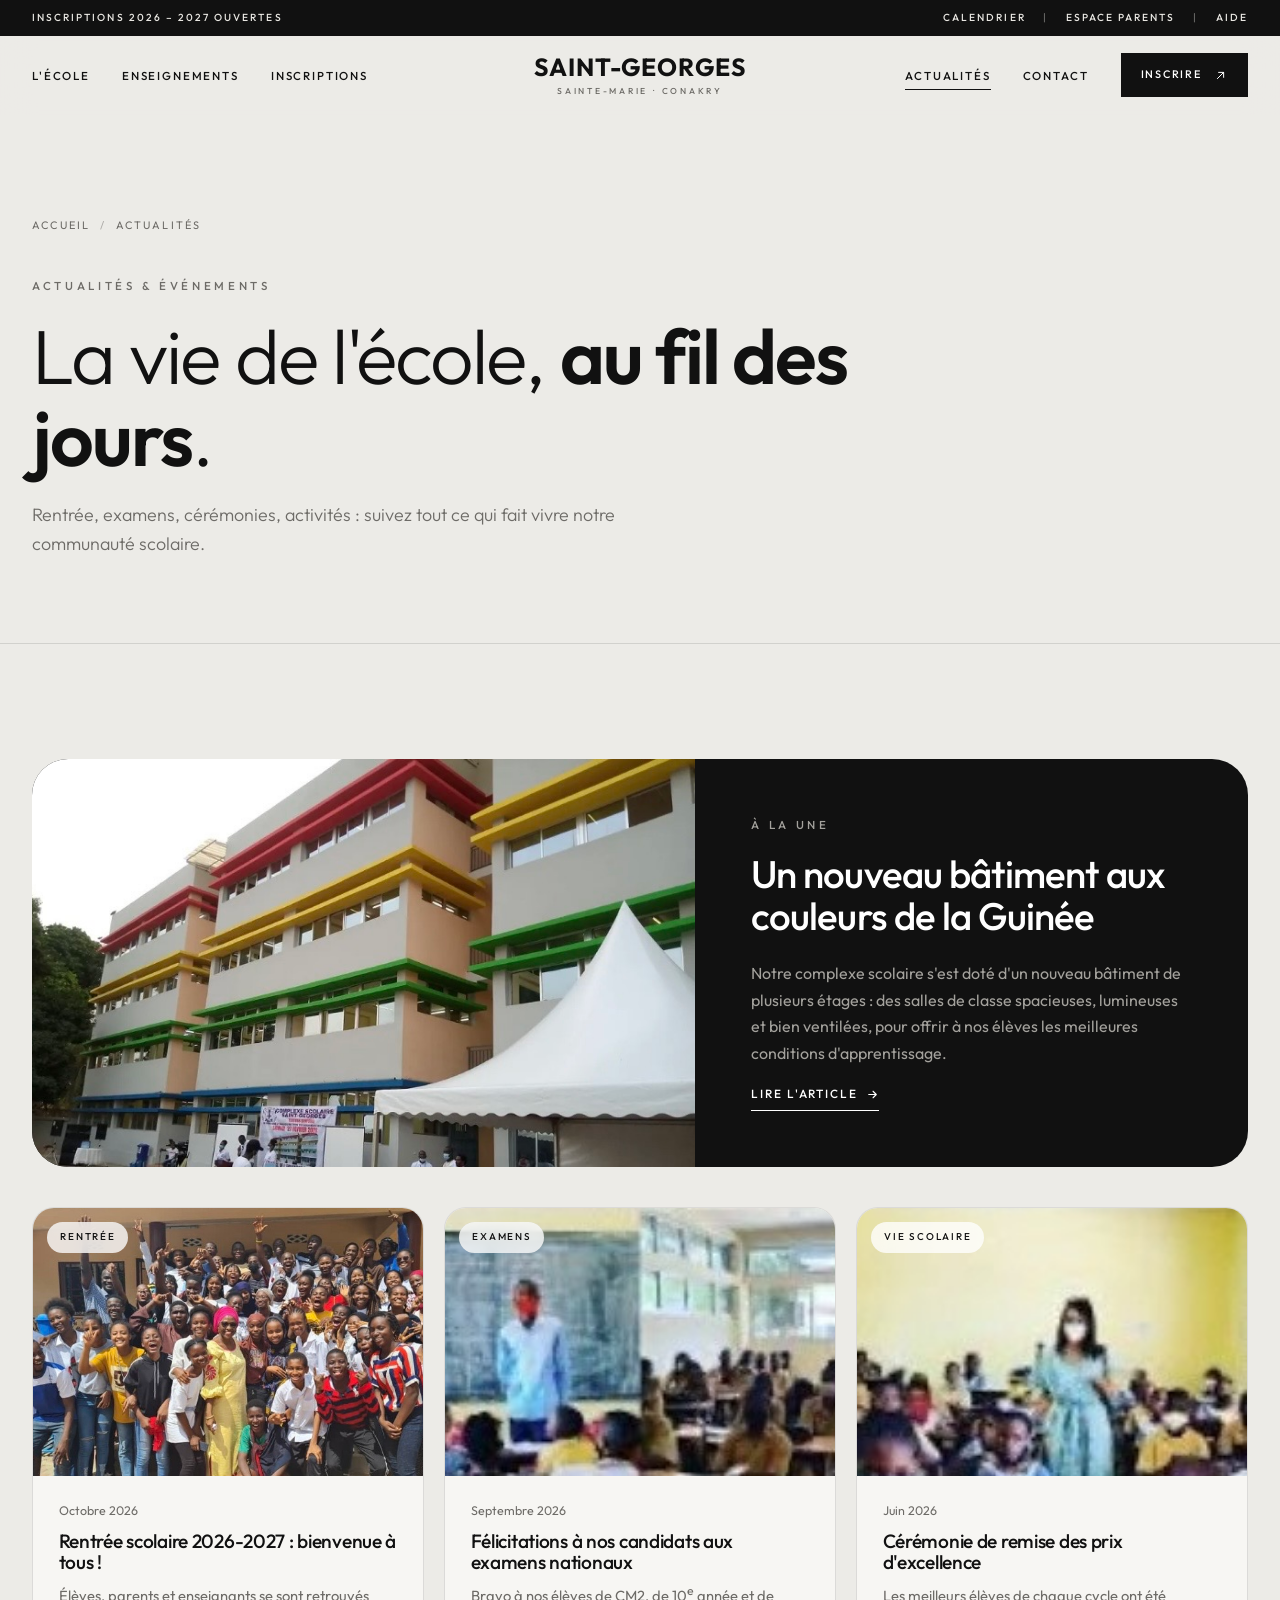
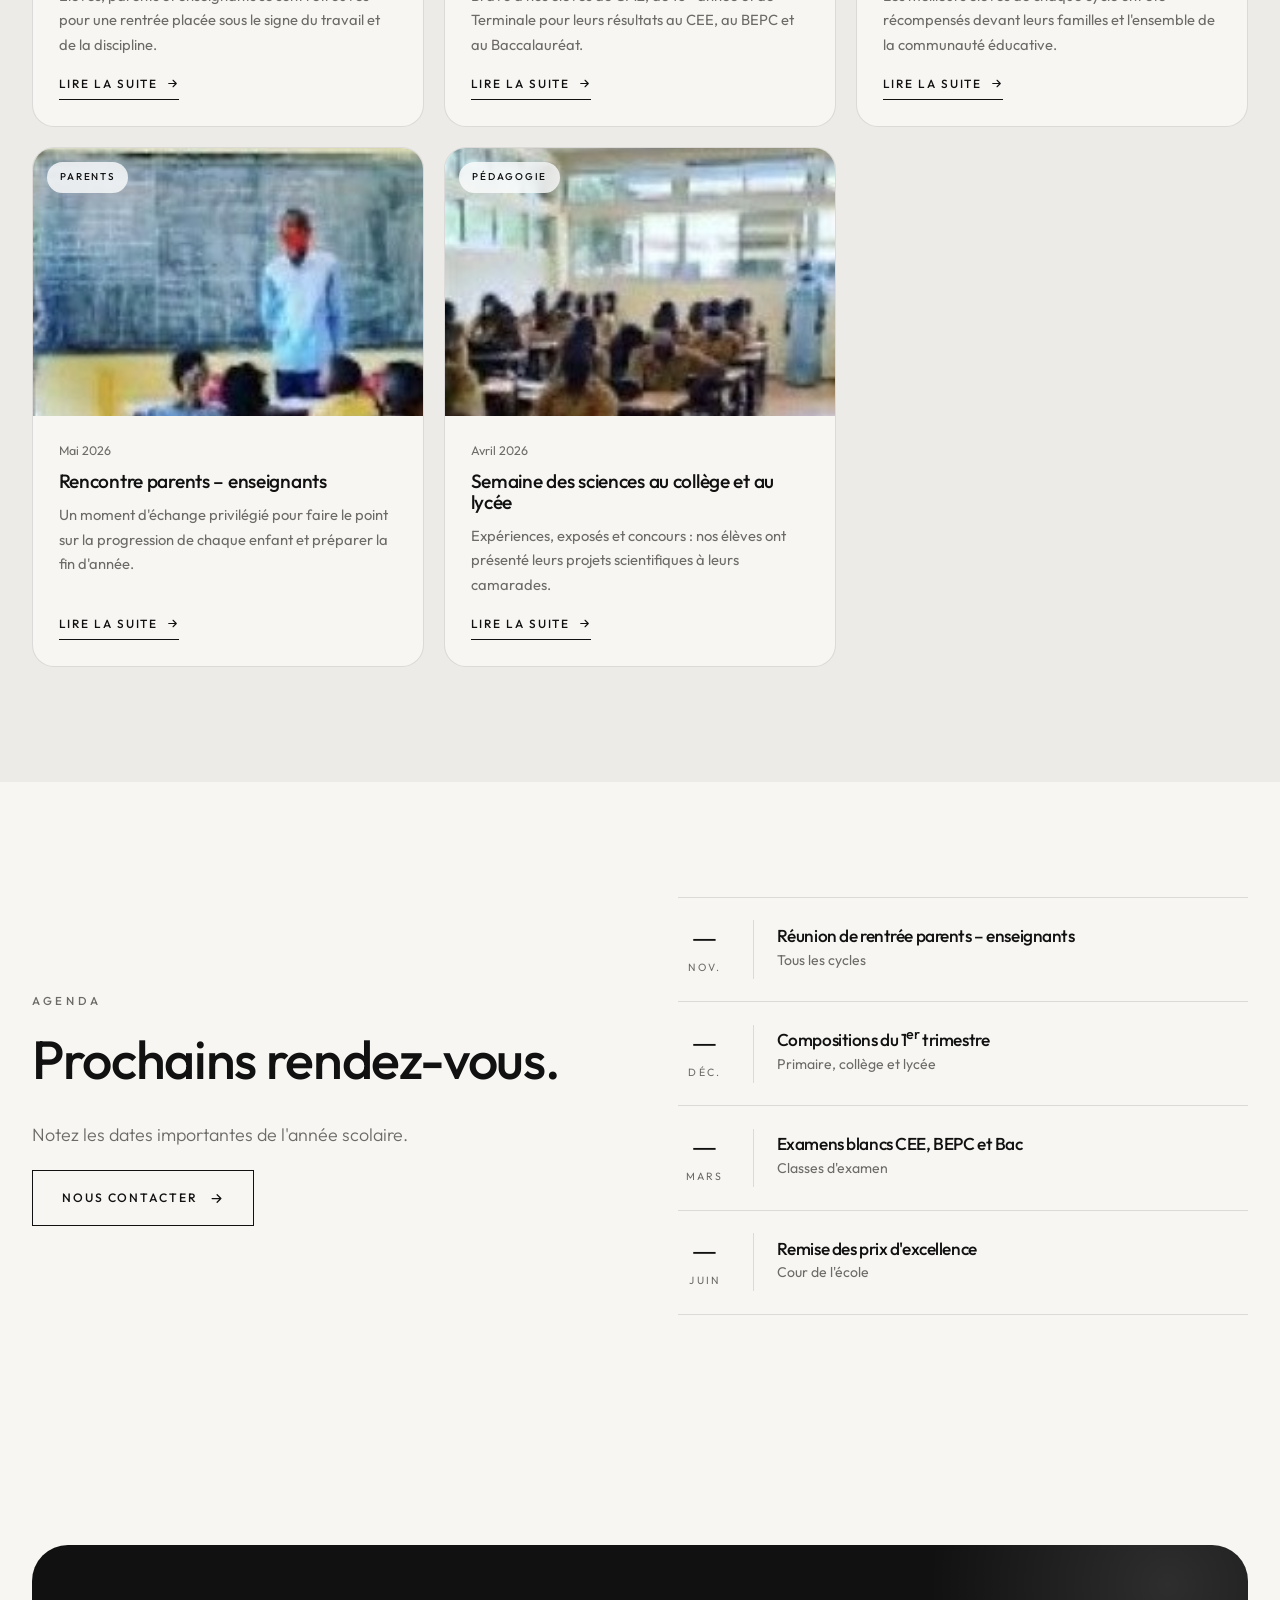
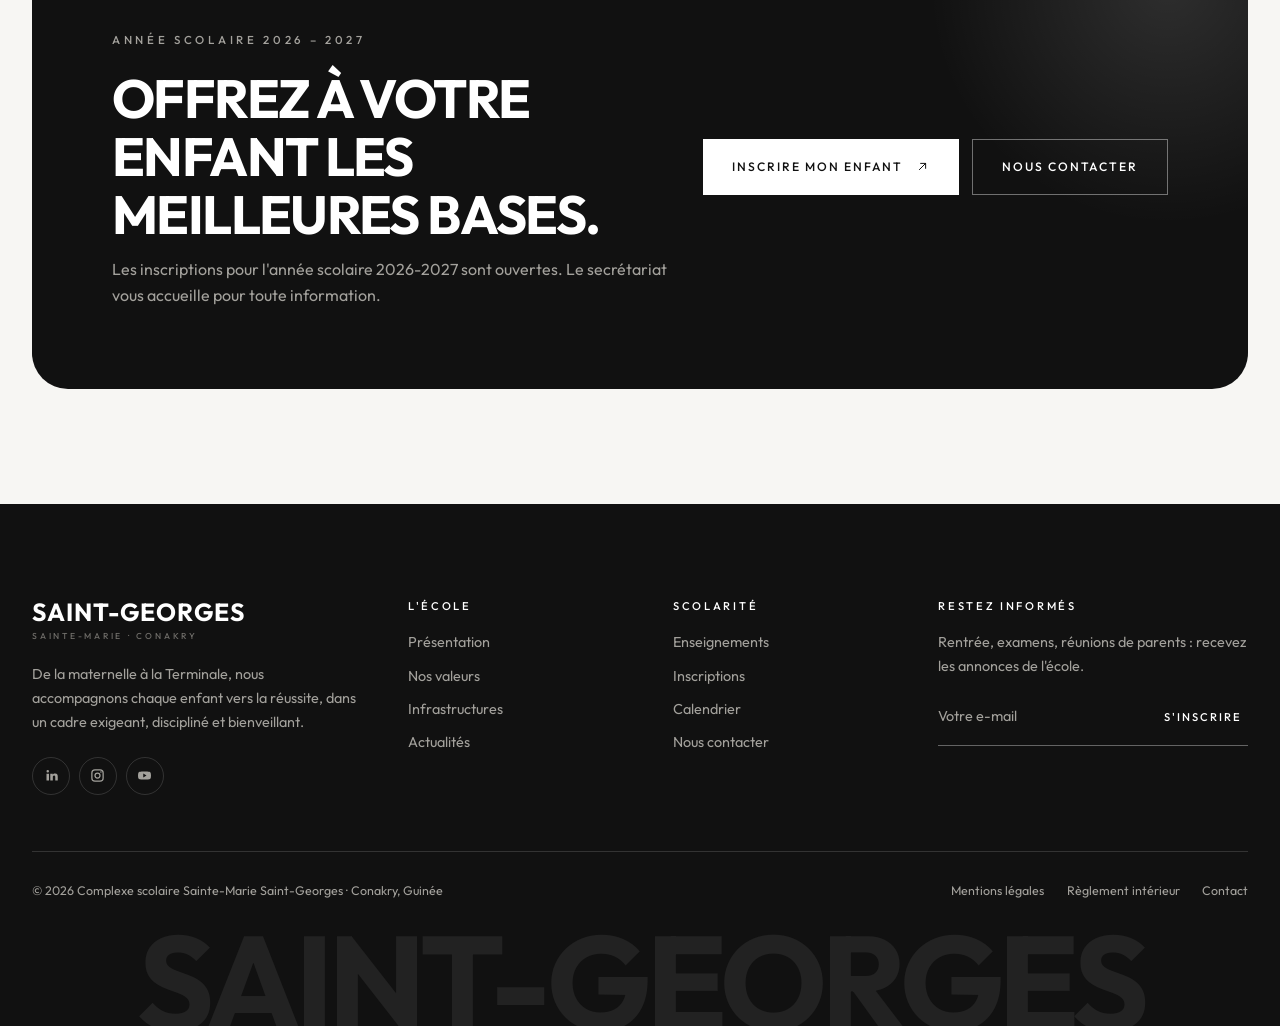
==== commit ef652ae4: "Nouveau design : éditorial monochrome et verre dépoli Accueil refait : grande photo encadrée avec ba" ====
--- a/actualites.html
+++ b/actualites.html
@@ -4,36 +4,28 @@
   <meta charset="utf-8">
   <meta name="viewport" content="width=device-width, initial-scale=1">
   <title>Actualités — Complexe scolaire Sainte-Marie Saint-Georges</title>
-  <meta name="description" content="Actualités et événements du complexe scolaire Sainte-Marie Saint-Georges.">
-  <meta name="theme-color" content="#0b1a3d">
+  <meta name="description" content="Actualités et événements de l'école.">
+  <meta name="theme-color" content="#ecebe7">
   <meta property="og:title" content="Actualités — Complexe scolaire Sainte-Marie Saint-Georges">
-  <meta property="og:description" content="Actualités et événements du complexe scolaire Sainte-Marie Saint-Georges.">
+  <meta property="og:description" content="Actualités et événements de l'école.">
   <meta property="og:type" content="website">
-  <meta property="og:image" content="assets/img/facade-batiment.jpg">
   <link rel="icon" href="assets/favicon.svg" type="image/svg+xml">
   <link rel="preconnect" href="https://fonts.googleapis.com">
   <link rel="preconnect" href="https://fonts.gstatic.com" crossorigin>
-  <link href="https://fonts.googleapis.com/css2?family=Fraunces:ital,opsz,wght@0,9..144,300;0,9..144,400;0,9..144,500;1,9..144,400&family=Inter:wght@400;500;600&display=swap" rel="stylesheet">
+  <link href="https://fonts.googleapis.com/css2?family=Outfit:wght@300;400;500;600;700&display=swap" rel="stylesheet">
   <link rel="stylesheet" href="css/style.css">
 </head>
 <body>
   <a class="skip-link" href="#contenu">Aller au contenu</a>
-
+  <div class="topbar"><div class="container"><span>Inscriptions 2026 – 2027 ouvertes</span>
+    <ul><li><a href="admission.html#calendrier">Calendrier</a></li><li><a href="contact.html">Espace parents</a></li><li><a href="contact.html">Aide</a></li></ul></div></div>
   <header class="site-header">
-    <div class="flag-strip" aria-hidden="true"><span></span><span></span><span></span></div>
     <div class="container nav">
-      <a class="logo" href="index.html" aria-label="Complexe scolaire Sainte-Marie Saint-Georges — accueil"><span class="logo__mark">SG</span><span class="logo__text"><span class="logo__name" style="letter-spacing:.04em;font-size:1.15rem">Sainte-Marie Saint-Georges</span><span class="logo__tag">Complexe scolaire · Conakry</span></span></a>
+      <a class="logo" href="index.html" aria-label="Complexe scolaire Sainte-Marie Saint-Georges — accueil"><span class="logo__name">Saint-Georges</span><span class="logo__tag">Sainte-Marie · Conakry</span></a>
       <button class="nav__toggle" type="button" aria-expanded="false" aria-controls="nav-panel" aria-label="Ouvrir le menu"><span></span><span></span><span></span></button>
       <nav class="nav__panel" id="nav-panel" aria-label="Navigation principale">
-        <ul class="nav__menu">
-          <li><a class="nav__link" href="index.html">Accueil</a></li>
-          <li><a class="nav__link" href="ecole.html">L'École</a></li>
-          <li><a class="nav__link" href="formations.html">Enseignements</a></li>
-          <li><a class="nav__link" href="admission.html">Inscriptions</a></li>
-          <li><a class="nav__link" href="actualites.html" aria-current="page">Actualités</a></li>
-          <li><a class="nav__link" href="contact.html">Contact</a></li>
-          <li><a class="btn btn--gold nav__cta" href="admission.html#inscrire">Inscrire mon enfant <svg viewBox="0 0 24 24" fill="none" stroke="currentColor" stroke-width="2" stroke-linecap="round" stroke-linejoin="round" aria-hidden="true"><path d="M5 12h14M13 6l6 6-6 6"/></svg></a></li>
-        </ul>
+        <ul class="nav__menu nav__menu--left"><li><a class="nav__link" href="ecole.html">L'École</a></li><li><a class="nav__link" href="formations.html">Enseignements</a></li><li><a class="nav__link" href="admission.html">Inscriptions</a></li></ul>
+        <ul class="nav__menu nav__menu--right"><li><a class="nav__link" href="actualites.html" aria-current="page">Actualités</a></li><li><a class="nav__link" href="contact.html">Contact</a></li><li><a class="btn nav__cta" href="admission.html#inscrire">Inscrire <svg viewBox="0 0 24 24" fill="none" stroke="currentColor" stroke-width="1.6" stroke-linecap="round" stroke-linejoin="round" aria-hidden="true"><path d="M7 17L17 7M9 7h8v8"/></svg></a></li></ul>
       </nav>
     </div>
   </header>
@@ -79,7 +71,7 @@
             </div>
           </article>
           <article class="news-card reveal" data-delay="3">
-            <div class="news-card__thumb"><svg viewBox="0 0 400 250" preserveAspectRatio="xMidYMid slice" role="img" aria-label="Cérémonie de remise des prix d'excellence"><rect width="400" height="250" fill="#2a2236"/><g fill="none" stroke="#c9a45c" stroke-width="2" opacity=".8"><circle cx="200" cy="125" r="40"/><circle cx="200" cy="125" r="75"/><circle cx="200" cy="125" r="110"/></g><circle cx="200" cy="125" r="18" fill="#7d5aa8"/><g stroke="#fff" stroke-opacity=".06"><line x1="40" y1="0" x2="40" y2="250"/><line x1="80" y1="0" x2="80" y2="250"/><line x1="120" y1="0" x2="120" y2="250"/><line x1="160" y1="0" x2="160" y2="250"/><line x1="200" y1="0" x2="200" y2="250"/><line x1="240" y1="0" x2="240" y2="250"/><line x1="280" y1="0" x2="280" y2="250"/><line x1="320" y1="0" x2="320" y2="250"/><line x1="360" y1="0" x2="360" y2="250"/></g></svg><span class="news-card__cat">Vie scolaire</span></div>
+            <div class="news-card__thumb"><img class="photo" src="assets/img/classe-1.jpg" alt="Élèves en classe" loading="lazy" style="object-position:center"><span class="news-card__cat">Vie scolaire</span></div>
             <div class="news-card__body">
               <span class="news-card__date">Juin 2026</span>
               <h3>Cérémonie de remise des prix d'excellence</h3>
@@ -88,7 +80,7 @@
             </div>
           </article>
           <article class="news-card reveal" data-delay="1">
-            <div class="news-card__thumb"><svg viewBox="0 0 400 250" preserveAspectRatio="xMidYMid slice" role="img" aria-label="Rencontre parents – enseignants"><rect width="400" height="250" fill="#13283a"/><polygon points="0,250 140,70 260,250" fill="#4fa3a5" opacity=".75"/><polygon points="160,250 290,40 400,250" fill="#e2c88f" opacity=".7"/><g stroke="#fff" stroke-opacity=".06"><line x1="40" y1="0" x2="40" y2="250"/><line x1="80" y1="0" x2="80" y2="250"/><line x1="120" y1="0" x2="120" y2="250"/><line x1="160" y1="0" x2="160" y2="250"/><line x1="200" y1="0" x2="200" y2="250"/><line x1="240" y1="0" x2="240" y2="250"/><line x1="280" y1="0" x2="280" y2="250"/><line x1="320" y1="0" x2="320" y2="250"/><line x1="360" y1="0" x2="360" y2="250"/></g></svg><span class="news-card__cat">Parents</span></div>
+            <div class="news-card__thumb"><img class="photo" src="assets/img/classe-2.jpg" alt="Élèves en classe" loading="lazy" style="object-position:center"><span class="news-card__cat">Parents</span></div>
             <div class="news-card__body">
               <span class="news-card__date">Mai 2026</span>
               <h3>Rencontre parents – enseignants</h3>
@@ -97,7 +89,7 @@
             </div>
           </article>
           <article class="news-card reveal" data-delay="2">
-            <div class="news-card__thumb"><svg viewBox="0 0 400 250" preserveAspectRatio="xMidYMid slice" role="img" aria-label="Semaine des sciences au collège et au lycée"><rect width="400" height="250" fill="#2b1f1a"/><rect x="0" y="160" width="400" height="90" fill="#c97f5c" opacity=".6"/><circle cx="270" cy="110" r="60" fill="#e2c88f"/><rect x="50" y="60" width="90" height="140" fill="#c97f5c" opacity=".9"/><g stroke="#fff" stroke-opacity=".06"><line x1="40" y1="0" x2="40" y2="250"/><line x1="80" y1="0" x2="80" y2="250"/><line x1="120" y1="0" x2="120" y2="250"/><line x1="160" y1="0" x2="160" y2="250"/><line x1="200" y1="0" x2="200" y2="250"/><line x1="240" y1="0" x2="240" y2="250"/><line x1="280" y1="0" x2="280" y2="250"/><line x1="320" y1="0" x2="320" y2="250"/><line x1="360" y1="0" x2="360" y2="250"/></g></svg><span class="news-card__cat">Pédagogie</span></div>
+            <div class="news-card__thumb"><img class="photo" src="assets/img/classe-3.jpg" alt="Élèves en classe" loading="lazy" style="object-position:center"><span class="news-card__cat">Pédagogie</span></div>
             <div class="news-card__body">
               <span class="news-card__date">Avril 2026</span>
               <h3>Semaine des sciences au collège et au lycée</h3>
@@ -130,12 +122,12 @@
       <div class="container">
         <div class="cta reveal">
           <div>
-            <span class="eyebrow">Année scolaire 2026-2027</span>
+            <span class="eyebrow">Année scolaire 2026 – 2027</span>
             <h2>Offrez à votre enfant les meilleures bases.</h2>
             <p>Les inscriptions pour l'année scolaire 2026-2027 sont ouvertes. Le secrétariat vous accueille pour toute information.</p>
           </div>
           <div class="cta__actions">
-            <a class="btn btn--gold" href="admission.html#inscrire">Inscrire mon enfant <svg viewBox="0 0 24 24" fill="none" stroke="currentColor" stroke-width="2" stroke-linecap="round" stroke-linejoin="round" aria-hidden="true"><path d="M5 12h14M13 6l6 6-6 6"/></svg></a>
+            <a class="btn btn--light" href="admission.html#inscrire">Inscrire mon enfant <svg viewBox="0 0 24 24" fill="none" stroke="currentColor" stroke-width="1.6" stroke-linecap="round" stroke-linejoin="round" aria-hidden="true"><path d="M7 17L17 7M9 7h8v8"/></svg></a>
             <a class="btn btn--ghost-light" href="contact.html">Nous contacter</a>
           </div>
         </div>
@@ -147,31 +139,21 @@
     <div class="container">
       <div class="footer__top">
         <div class="footer__about">
-          <a class="logo" href="index.html"><span class="logo__mark">SG</span><span class="logo__text"><span class="logo__name" style="letter-spacing:.04em;font-size:1.15rem">Sainte-Marie Saint-Georges</span><span class="logo__tag">Complexe scolaire · Conakry</span></span></a>
+          <a class="logo" href="index.html"><span class="logo__name">Saint-Georges</span><span class="logo__tag">Sainte-Marie · Conakry</span></a>
           <p>De la maternelle à la Terminale, nous accompagnons chaque enfant vers la réussite, dans un cadre exigeant, discipliné et bienveillant.</p>
           <div class="socials"><a href="#" aria-label="LinkedIn"><svg viewBox="0 0 24 24" aria-hidden="true"><path d="M4 9h4v11H4zM6 3a2 2 0 110 4 2 2 0 010-4zM10 9h4v1.6c.6-1 1.9-1.9 3.8-1.9 3.6 0 4.2 2.3 4.2 5.4V20h-4v-5.2c0-1.3 0-2.9-1.8-2.9s-2.1 1.4-2.1 2.8V20h-4z" fill="currentColor"/></svg></a><a href="#" aria-label="Instagram"><svg viewBox="0 0 24 24" aria-hidden="true"><rect x="3" y="3" width="18" height="18" rx="5" fill="none" stroke="currentColor" stroke-width="2"/><circle cx="12" cy="12" r="4" fill="none" stroke="currentColor" stroke-width="2"/><circle cx="17.5" cy="6.5" r="1.2" fill="currentColor"/></svg></a><a href="#" aria-label="YouTube"><svg viewBox="0 0 24 24" aria-hidden="true"><path d="M22 8.2a3 3 0 00-2.1-2.1C18 5.6 12 5.6 12 5.6s-6 0-7.9.5A3 3 0 002 8.2 31 31 0 001.6 12 31 31 0 002 15.8a3 3 0 002.1 2.1c1.9.5 7.9.5 7.9.5s6 0 7.9-.5a3 3 0 002.1-2.1 31 31 0 00.4-3.8 31 31 0 00-.4-3.8zM10 15.2V8.8l5.2 3.2z" fill="currentColor"/></svg></a></div>
         </div>
         <div>
           <h2 class="footer__title">L'école</h2>
-          <ul class="footer__links">
-            <li><a href="ecole.html">Présentation</a></li>
-            <li><a href="ecole.html#valeurs">Nos valeurs</a></li>
-            <li><a href="ecole.html#infrastructures">Infrastructures</a></li>
-            <li><a href="actualites.html">Actualités</a></li>
-          </ul>
+          <ul class="footer__links"><li><a href="ecole.html">Présentation</a></li><li><a href="ecole.html#valeurs">Nos valeurs</a></li><li><a href="ecole.html#infrastructures">Infrastructures</a></li><li><a href="actualites.html">Actualités</a></li></ul>
         </div>
         <div>
           <h2 class="footer__title">Scolarité</h2>
-          <ul class="footer__links">
-            <li><a href="formations.html">Enseignements</a></li>
-            <li><a href="admission.html">Inscriptions</a></li>
-            <li><a href="admission.html#calendrier">Calendrier</a></li>
-            <li><a href="contact.html">Nous contacter</a></li>
-          </ul>
+          <ul class="footer__links"><li><a href="formations.html">Enseignements</a></li><li><a href="admission.html">Inscriptions</a></li><li><a href="admission.html#calendrier">Calendrier</a></li><li><a href="contact.html">Nous contacter</a></li></ul>
         </div>
         <div>
           <h2 class="footer__title">Restez informés</h2>
-          <p>Recevez les annonces de l'école&nbsp;: rentrée, examens, réunions de parents.</p>
+          <p>Rentrée, examens, réunions de parents : recevez les annonces de l'école.</p>
           <form class="newsletter" novalidate>
             <label for="nl-actualites.html" style="position:absolute;width:1px;height:1px;overflow:hidden;clip:rect(0 0 0 0)">Adresse e-mail</label>
             <input id="nl-actualites.html" type="email" placeholder="Votre e-mail" autocomplete="email">
@@ -181,13 +163,10 @@
         </div>
       </div>
       <div class="footer__bottom">
-        <p>© <span data-year>2026</span> Complexe scolaire Sainte-Marie Saint-Georges · Conakry, Guinée.</p>
-        <ul>
-          <li><a href="#">Mentions légales</a></li>
-          <li><a href="#">Règlement intérieur</a></li>
-          <li><a href="contact.html">Contact</a></li>
-        </ul>
+        <p>© <span data-year>2026</span> Complexe scolaire Sainte-Marie Saint-Georges · Conakry, Guinée</p>
+        <ul><li><a href="#">Mentions légales</a></li><li><a href="#">Règlement intérieur</a></li><li><a href="contact.html">Contact</a></li></ul>
       </div>
+      <p class="footer__wordmark" style="--chars:14" aria-hidden="true">Saint-Georges</p>
     </div>
   </footer>
 
--- a/css/style.css
+++ b/css/style.css
@@ -1,185 +1,158 @@
 /* ==========================================================================
-   NOVA — École Supérieure | Feuille de style principale
+   Complexe scolaire — Feuille de style
+   Direction artistique : éditorial monochrome + verre dépoli
    ========================================================================== */
 
 :root {
-  --ink: #0b1a3d;
-  --ink-2: #12275a;
-  --ink-3: #1b3570;
-  --ivory: #f7f4ee;
-  --paper: #ffffff;
-  --sand: #ece6da;
-  --gold: #e0b03a;
-  --gold-2: #f2d27a;
+  --bg: #ecebe7;
+  --bg-2: #dfddd8;
+  --paper: #f7f6f3;
+  --white: #ffffff;
+  --ink: #111111;
+  --ink-2: #1b1b1b;
+  --ink-3: #262626;
+  --text: #1d1d1d;
+  --muted: #6d6b67;
+  --muted-light: #a3a19c;
+  --line: rgba(17, 17, 17, 0.12);
+  --line-light: rgba(255, 255, 255, 0.14);
+  --glass: rgba(255, 255, 255, 0.58);
+  --glass-strong: rgba(255, 255, 255, 0.78);
+  --glass-border: rgba(255, 255, 255, 0.75);
   --red: #ce1126;
   --yellow: #fcd116;
   --green: #009460;
-  --text: #1a2233;
-  --muted: #5d6677;
-  --muted-light: #a8b0bf;
-  --line: rgba(11, 18, 32, 0.1);
-  --line-light: rgba(255, 255, 255, 0.12);
-
-  --font-display: "Fraunces", "Georgia", serif;
-  --font-body: "Inter", system-ui, -apple-system, "Segoe UI", Roboto, sans-serif;
-
-  --radius: 18px;
-  --radius-sm: 10px;
-  --shadow: 0 20px 50px -20px rgba(11, 18, 32, 0.25);
-  --shadow-lg: 0 40px 80px -30px rgba(11, 18, 32, 0.4);
+
+  --font: "Outfit", system-ui, -apple-system, "Segoe UI", Roboto, sans-serif;
+
+  --radius: 22px;
+  --radius-lg: 36px;
+  --radius-sm: 14px;
+  --shadow: 0 20px 50px -24px rgba(17, 17, 17, 0.28);
+  --shadow-glass: 0 10px 40px -12px rgba(17, 17, 17, 0.18);
   --ease: cubic-bezier(0.22, 1, 0.36, 1);
-  --container: 1200px;
-  --header-h: 84px;
-}
-
-*,
-*::before,
-*::after { box-sizing: border-box; }
-
+  --container: 1240px;
+}
+
+*, *::before, *::after { box-sizing: border-box; }
 html { scroll-behavior: smooth; -webkit-text-size-adjust: 100%; }
-
 body {
-  margin: 0;
-  font-family: var(--font-body);
-  font-size: 1rem;
-  line-height: 1.7;
-  color: var(--text);
-  background: var(--ivory);
-  -webkit-font-smoothing: antialiased;
-  overflow-x: hidden;
-}
-
+  margin: 0; font-family: var(--font); font-size: 1rem; font-weight: 400; line-height: 1.65;
+  color: var(--text); background: var(--bg); -webkit-font-smoothing: antialiased; overflow-x: hidden;
+}
 img, svg { display: block; max-width: 100%; }
 a { color: inherit; text-decoration: none; }
 button, input, select, textarea { font: inherit; color: inherit; }
 
-h1, h2, h3, h4 {
-  font-family: var(--font-display);
-  font-weight: 500;
-  line-height: 1.15;
-  letter-spacing: -0.015em;
-  margin: 0 0 0.6em;
-  color: var(--ink);
-}
-h1 { font-size: clamp(2.5rem, 6vw, 5rem); }
-h2 { font-size: clamp(2rem, 4vw, 3.2rem); }
-h3 { font-size: clamp(1.3rem, 2vw, 1.6rem); }
-p  { margin: 0 0 1.2em; }
-em { font-style: italic; color: var(--gold); }
+h1, h2, h3, h4 { font-family: var(--font); line-height: 1.08; letter-spacing: -0.025em; margin: 0 0 .6em; color: var(--ink); }
+h1 { font-weight: 300; font-size: clamp(2.6rem, 6vw, 5.4rem); }
+h2 { font-weight: 500; font-size: clamp(2rem, 4.2vw, 3.4rem); }
+h3 { font-weight: 500; font-size: clamp(1.2rem, 1.8vw, 1.45rem); letter-spacing: -0.015em; }
+h4 { font-weight: 500; }
+p { margin: 0 0 1.15em; }
+em { font-style: normal; font-weight: 600; }
+sup { line-height: 0; }
 
 .container { width: min(100% - 2rem, var(--container)); margin-inline: auto; }
 @media (min-width: 768px) { .container { width: min(100% - 4rem, var(--container)); } }
 
-.skip-link {
-  position: absolute; left: 1rem; top: -100px; z-index: 1000;
-  padding: .75rem 1.25rem; background: var(--gold); color: var(--ink); border-radius: 8px;
-}
+.skip-link { position: absolute; left: 1rem; top: -100px; z-index: 1000; padding: .75rem 1.25rem; background: var(--ink); color: var(--white); }
 .skip-link:focus { top: 1rem; }
-
-:focus-visible { outline: 2px solid var(--gold); outline-offset: 3px; border-radius: 4px; }
+:focus-visible { outline: 2px solid var(--ink); outline-offset: 3px; }
+.section--dark :focus-visible, .site-footer :focus-visible, .band :focus-visible { outline-color: var(--white); }
 
 /* ---------- Utilitaires ---------- */
 .eyebrow {
-  display: inline-flex; align-items: center; gap: .75rem;
-  font-size: .78rem; font-weight: 600; letter-spacing: .22em; text-transform: uppercase;
-  color: var(--gold); margin-bottom: 1.25rem;
-}
-.eyebrow::before { content: ""; width: 32px; height: 1px; background: currentColor; }
-
-.lead { font-size: clamp(1.05rem, 1.6vw, 1.25rem); color: var(--muted); max-width: 640px; }
-
-.section { padding: clamp(5rem, 10vw, 8.5rem) 0; position: relative; }
+  display: inline-block; font-size: .72rem; font-weight: 500; letter-spacing: .32em; text-transform: uppercase;
+  color: var(--muted); margin-bottom: 1.25rem;
+}
+.lead { font-size: clamp(1.02rem, 1.4vw, 1.18rem); font-weight: 300; color: var(--muted); max-width: 600px; }
+
+.section { padding: clamp(4.5rem, 9vw, 8rem) 0; position: relative; }
 .section--dark { background: var(--ink); color: var(--muted-light); }
-.section--dark h2, .section--dark h3, .section--dark h4 { color: var(--ivory); }
-.section--dark .lead { color: var(--muted-light); }
+.section--dark h2, .section--dark h3, .section--dark h4 { color: #f3f1ec; }
+.section--dark .lead, .section--dark .eyebrow { color: var(--muted-light); }
 .section--paper { background: var(--paper); }
-.section--sand { background: var(--sand); }
-
-.section-head { display: grid; gap: 1.5rem; margin-bottom: clamp(3rem, 6vw, 4.5rem); }
+.section--sand { background: var(--bg-2); }
+
+.section-head { display: grid; gap: 1.25rem; margin-bottom: clamp(2.75rem, 5vw, 4rem); }
 @media (min-width: 900px) {
-  .section-head--split { grid-template-columns: 1.1fr 1fr; align-items: end; }
-  .section-head--split .lead { margin: 0 0 .4rem; justify-self: end; }
+  .section-head--split { grid-template-columns: 1.2fr 1fr; align-items: end; }
+  .section-head--split .lead { margin: 0 0 .35rem; justify-self: end; }
 }
 .section-head h2 { margin: 0; }
 
 /* ---------- Boutons ---------- */
 .btn {
-  --bg: var(--ink); --fg: var(--ivory);
-  position: relative; display: inline-flex; align-items: center; gap: .65rem;
-  padding: 1rem 1.75rem; border-radius: 999px; border: 1px solid transparent;
-  background: var(--bg); color: var(--fg);
-  font-weight: 500; font-size: .95rem; letter-spacing: .01em; cursor: pointer;
-  overflow: hidden; isolation: isolate;
-  transition: transform .4s var(--ease), box-shadow .4s var(--ease), color .4s var(--ease), border-color .4s;
-}
-.btn::after {
-  content: ""; position: absolute; inset: 0; z-index: -1; background: var(--gold);
-  transform: translateY(101%); transition: transform .5s var(--ease);
-}
-.btn:hover::after { transform: translateY(0); }
-.btn:hover { color: var(--ink); transform: translateY(-2px); box-shadow: var(--shadow); }
-.btn svg { width: 16px; height: 16px; transition: transform .4s var(--ease); }
-.btn:hover svg { transform: translateX(4px); }
-.btn--gold { --bg: var(--gold); --fg: var(--ink); }
-.btn--gold::after { background: var(--ivory); }
-.btn--ghost { --bg: transparent; --fg: var(--ink); border-color: var(--line); }
-.btn--ghost-light { --bg: transparent; --fg: var(--ivory); border-color: rgba(255,255,255,.3); }
+  position: relative; display: inline-flex; align-items: center; justify-content: center; gap: .7rem;
+  padding: 1.05rem 1.8rem; border: 1px solid var(--ink); background: var(--ink); color: var(--white);
+  font-size: .76rem; font-weight: 500; letter-spacing: .16em; text-transform: uppercase; cursor: pointer;
+  transition: background .35s var(--ease), color .35s var(--ease), border-color .35s, transform .35s var(--ease);
+}
+.btn:hover { background: transparent; color: var(--ink); }
+.btn svg { width: 15px; height: 15px; transition: transform .35s var(--ease); }
+.btn:hover svg { transform: translate(3px, -3px); }
+.btn--ghost { background: transparent; color: var(--ink); }
+.btn--ghost:hover { background: var(--ink); color: var(--white); }
+.btn--gold, .btn--light { background: var(--white); color: var(--ink); border-color: var(--white); }
+.btn--gold:hover, .btn--light:hover { background: transparent; color: var(--white); }
+.btn--ghost-light { background: transparent; color: var(--white); border-color: rgba(255,255,255,.4); }
+.btn--ghost-light:hover { background: var(--white); color: var(--ink); border-color: var(--white); }
+.btn--pill { border-radius: 999px; }
 
 .link-arrow {
-  display: inline-flex; align-items: center; gap: .5rem; font-weight: 500; color: var(--ink);
-  border-bottom: 1px solid var(--line); padding-bottom: .25rem; transition: gap .3s var(--ease), border-color .3s;
-}
-.link-arrow:hover { gap: .9rem; border-color: var(--gold); }
-.link-arrow svg { width: 14px; height: 14px; }
-
-/* ---------- En-tête ---------- */
+  display: inline-flex; align-items: center; gap: .5rem; font-size: .74rem; font-weight: 500; letter-spacing: .16em;
+  text-transform: uppercase; color: var(--ink); padding-bottom: .35rem; border-bottom: 1px solid currentColor;
+  transition: gap .3s var(--ease);
+}
+.link-arrow:hover { gap: .9rem; }
+.link-arrow svg { width: 13px; height: 13px; }
+.section--dark .link-arrow, .band .link-arrow { color: var(--white); }
+
+.circle-btn {
+  flex: 0 0 auto; width: 46px; height: 46px; border-radius: 50%; background: var(--ink); color: var(--white);
+  display: grid; place-items: center; transition: transform .4s var(--ease);
+}
+.circle-btn svg { width: 16px; height: 16px; }
+.circle-btn:hover { transform: rotate(45deg); }
+
+/* ---------- Bandeau supérieur + en-tête ---------- */
+.topbar { background: var(--ink); color: #e9e7e2; font-size: .64rem; font-weight: 500; letter-spacing: .2em; text-transform: uppercase; }
+.topbar .container { display: flex; justify-content: space-between; align-items: center; gap: 1rem; min-height: 36px; }
+.topbar ul { display: flex; gap: 1.1rem; list-style: none; margin: 0; padding: 0; }
+.topbar li + li::before { content: "|"; margin-right: 1.1rem; opacity: .4; }
+.topbar a:hover { opacity: .7; }
+@media (max-width: 700px) { .topbar ul { display: none; } .topbar .container { justify-content: center; text-align: center; } }
+
+.flag-strip { display: flex; height: 3px; }
+.flag-strip span { flex: 1; }
+.flag-strip span:nth-child(1) { background: var(--red); }
+.flag-strip span:nth-child(2) { background: var(--yellow); }
+.flag-strip span:nth-child(3) { background: var(--green); }
+
 .site-header {
-  position: fixed; inset: 0 0 auto; z-index: 100; height: var(--header-h);
-  display: flex; align-items: center;
-  transition: background .4s var(--ease), height .4s var(--ease), box-shadow .4s, border-color .4s;
-  border-bottom: 1px solid transparent;
-}
-.site-header.is-scrolled,
-.site-header--solid {
-  height: 70px; background: rgba(11, 18, 32, 0.88);
-  backdrop-filter: saturate(160%) blur(14px); -webkit-backdrop-filter: saturate(160%) blur(14px);
-  border-color: var(--line-light);
-}
-.nav { display: flex; align-items: center; justify-content: space-between; gap: 2rem; }
-
-.logo { display: inline-flex; align-items: center; gap: .75rem; color: var(--ivory); }
-.logo__mark {
-  width: 40px; height: 40px; border-radius: 50%;
-  display: grid; place-items: center;
-  border: 1px solid var(--gold); color: var(--gold);
-  font-family: var(--font-display); font-size: 1.2rem;
-}
-.logo__text { display: flex; flex-direction: column; line-height: 1.1; }
-.logo__name { font-family: var(--font-display); font-size: 1.35rem; letter-spacing: .12em; }
-.logo__tag { font-size: .62rem; letter-spacing: .25em; text-transform: uppercase; color: var(--muted-light); }
-
-.nav__menu { display: flex; align-items: center; gap: 2.25rem; list-style: none; margin: 0; padding: 0; }
+  position: sticky; top: 0; z-index: 100; background: rgba(236, 235, 231, 0.82);
+  backdrop-filter: saturate(160%) blur(16px); -webkit-backdrop-filter: saturate(160%) blur(16px);
+  border-bottom: 1px solid transparent; transition: border-color .4s, box-shadow .4s;
+}
+.site-header.is-scrolled { border-color: var(--line); box-shadow: 0 8px 30px -20px rgba(0,0,0,.25); }
+.nav { display: flex; align-items: center; justify-content: space-between; min-height: 78px; gap: 1.5rem; }
+
+.logo { display: inline-flex; flex-direction: column; align-items: center; line-height: 1; color: var(--ink); text-align: center; }
+.logo__name { font-size: clamp(1.15rem, 2vw, 1.55rem); font-weight: 700; letter-spacing: .04em; text-transform: uppercase; }
+.logo__tag { font-size: .54rem; font-weight: 500; letter-spacing: .32em; text-transform: uppercase; color: var(--muted); margin-top: .45rem; }
+
+.nav__menu { display: flex; align-items: center; gap: 2rem; list-style: none; margin: 0; padding: 0; }
 .nav__link {
-  position: relative; color: rgba(247, 244, 238, .78); font-size: .92rem; font-weight: 400;
-  padding: .4rem 0; transition: color .3s;
-}
-.nav__link::after {
-  content: ""; position: absolute; left: 0; right: 0; bottom: 0; height: 1px; background: var(--gold);
-  transform: scaleX(0); transform-origin: right; transition: transform .45s var(--ease);
-}
-.nav__link:hover, .nav__link[aria-current="page"] { color: var(--ivory); }
+  position: relative; font-size: .72rem; font-weight: 500; letter-spacing: .16em; text-transform: uppercase;
+  color: var(--ink); padding: .4rem 0;
+}
+.nav__link::after { content: ""; position: absolute; left: 0; right: 0; bottom: 0; height: 1px; background: var(--ink); transform: scaleX(0); transform-origin: right; transition: transform .45s var(--ease); }
 .nav__link:hover::after, .nav__link[aria-current="page"]::after { transform: scaleX(1); transform-origin: left; }
-.nav__cta { padding: .7rem 1.35rem; font-size: .88rem; }
-
-.nav__toggle {
-  display: none; width: 46px; height: 46px; border-radius: 50%;
-  background: transparent; border: 1px solid var(--line-light); cursor: pointer;
-  position: relative; z-index: 120;
-}
-.nav__toggle span {
-  position: absolute; left: 13px; right: 13px; height: 1.5px; background: var(--ivory);
-  transition: transform .45s var(--ease), opacity .3s, top .45s var(--ease);
-}
+.nav__cta { padding: .75rem 1.2rem; font-size: .68rem; }
+
+.nav__toggle { display: none; width: 46px; height: 46px; border-radius: 50%; background: transparent; border: 1px solid var(--line); cursor: pointer; position: relative; z-index: 120; }
+.nav__toggle span { position: absolute; left: 13px; right: 13px; height: 1.5px; background: var(--ink); transition: transform .45s var(--ease), opacity .3s, top .45s var(--ease); }
 .nav__toggle span:nth-child(1) { top: 17px; }
 .nav__toggle span:nth-child(2) { top: 22px; }
 .nav__toggle span:nth-child(3) { top: 27px; }
@@ -187,427 +160,427 @@
 .nav__toggle[aria-expanded="true"] span:nth-child(2) { opacity: 0; }
 .nav__toggle[aria-expanded="true"] span:nth-child(3) { top: 22px; transform: rotate(-45deg); }
 
+@media (min-width: 1024px) {
+  .nav { display: grid; grid-template-columns: 1fr auto 1fr; }
+  .nav__panel { display: contents; }
+  .nav__menu--left { grid-column: 1; grid-row: 1; justify-self: start; }
+  .nav .logo { grid-column: 2; grid-row: 1; }
+  .nav__menu--right { grid-column: 3; grid-row: 1; justify-self: end; }
+}
 @media (max-width: 1023px) {
+  .nav .logo { align-items: flex-start; text-align: left; }
   .nav__toggle { display: block; }
   .nav__panel {
-    position: fixed; inset: 0; z-index: 110; background: var(--ink);
-    display: flex; flex-direction: column; justify-content: center; padding: 6rem 2rem 3rem;
-    opacity: 0; visibility: hidden; transition: opacity .5s var(--ease), visibility .5s;
+    position: fixed; inset: 0; z-index: 110; background: var(--bg); display: flex; flex-direction: column;
+    justify-content: center; gap: 1.2rem; padding: 6rem 2rem 3rem; opacity: 0; visibility: hidden;
+    transition: opacity .5s var(--ease), visibility .5s;
   }
   .nav__panel.is-open { opacity: 1; visibility: visible; }
-  .nav__menu { flex-direction: column; align-items: flex-start; gap: 1.1rem; }
-  .nav__link { font-family: var(--font-display); font-size: clamp(1.8rem, 7vw, 2.6rem); color: var(--ivory); }
-  .nav__menu li { opacity: 0; transform: translateY(20px); transition: opacity .5s var(--ease), transform .5s var(--ease); }
+  .nav__menu { flex-direction: column; align-items: flex-start; gap: 1.2rem; }
+  .nav__link { font-size: clamp(1.7rem, 7vw, 2.4rem); font-weight: 600; letter-spacing: -.01em; }
+  .nav__menu li { opacity: 0; transform: translateY(18px); transition: opacity .5s var(--ease), transform .5s var(--ease); }
   .nav__panel.is-open .nav__menu li { opacity: 1; transform: none; }
-  .nav__panel.is-open .nav__menu li:nth-child(2) { transition-delay: .05s; }
-  .nav__panel.is-open .nav__menu li:nth-child(3) { transition-delay: .1s; }
-  .nav__panel.is-open .nav__menu li:nth-child(4) { transition-delay: .15s; }
-  .nav__panel.is-open .nav__menu li:nth-child(5) { transition-delay: .2s; }
-  .nav__panel.is-open .nav__menu li:nth-child(6) { transition-delay: .25s; }
-  .nav__panel.is-open .nav__menu li:nth-child(7) { transition-delay: .3s; }
-  .nav__cta { margin-top: 1.5rem; }
+  .nav__panel.is-open .nav__menu--right li { transition-delay: .15s; }
+  .nav__cta { margin-top: .8rem; font-size: .75rem !important; letter-spacing: .16em !important; }
   body.menu-open { overflow: hidden; }
 }
 
-/* ---------- Héros accueil ---------- */
-.hero {
-  position: relative; min-height: 100vh; min-height: 100svh;
-  display: flex; align-items: center; overflow: hidden;
-  background: var(--ink); color: var(--muted-light);
-  padding: calc(var(--header-h) + 3rem) 0 5rem;
-}
-.hero__bg { position: absolute; inset: 0; z-index: 0; pointer-events: none; }
-.hero__bg::before {
-  content: ""; position: absolute; inset: 0;
-  background:
-    radial-gradient(ellipse 60% 50% at 80% 20%, rgba(201,164,92,.22), transparent 70%),
-    radial-gradient(ellipse 50% 60% at 10% 90%, rgba(70,100,170,.25), transparent 70%);
-}
-.hero__grid {
-  position: absolute; inset: 0;
-  background-image:
-    linear-gradient(rgba(255,255,255,.04) 1px, transparent 1px),
-    linear-gradient(90deg, rgba(255,255,255,.04) 1px, transparent 1px);
-  background-size: 80px 80px;
-  mask-image: radial-gradient(ellipse at center, #000 30%, transparent 75%);
-  -webkit-mask-image: radial-gradient(ellipse at center, #000 30%, transparent 75%);
-}
-.hero__orb {
-  position: absolute; border-radius: 50%; filter: blur(60px); opacity: .5;
-  animation: float 18s ease-in-out infinite;
-}
-.hero__orb--1 { width: 420px; height: 420px; background: #c9a45c; top: -120px; right: -80px; opacity: .25; }
-.hero__orb--2 { width: 360px; height: 360px; background: #3a5aa8; bottom: -140px; left: -100px; opacity: .3; animation-delay: -6s; }
-@keyframes float {
-  0%, 100% { transform: translate(0, 0) scale(1); }
-  50% { transform: translate(30px, -40px) scale(1.08); }
-}
-
-.hero__inner { position: relative; z-index: 1; display: grid; gap: 4rem; align-items: center; }
-@media (min-width: 1024px) { .hero__inner { grid-template-columns: 1.25fr 1fr; } }
-
-.hero h1 { color: var(--ivory); font-weight: 400; margin-bottom: 1.5rem; }
-.hero h1 em { font-weight: 400; }
-.hero .lead { color: var(--muted-light); margin-bottom: 2.5rem; }
-.hero__actions { display: flex; flex-wrap: wrap; gap: 1rem; }
-
-.hero__visual { position: relative; aspect-ratio: 4 / 5; max-width: 460px; width: 100%; justify-self: center; }
-.hero__card {
-  position: absolute; inset: 0; border-radius: 240px 240px var(--radius) var(--radius);
-  overflow: hidden; border: 1px solid var(--line-light);
-  background: linear-gradient(160deg, #22304d 0%, #0f1729 100%);
-  box-shadow: var(--shadow-lg);
-}
-.hero__card svg { width: 100%; height: 100%; }
-.hero__badge {
-  position: absolute; left: -2rem; bottom: 2.5rem; z-index: 2;
-  background: var(--ivory); color: var(--ink); padding: 1.1rem 1.4rem; border-radius: var(--radius-sm);
-  box-shadow: var(--shadow-lg); display: flex; align-items: center; gap: 1rem;
-  animation: bob 6s ease-in-out infinite;
-}
-.hero__badge strong { font-family: var(--font-display); font-size: 1.9rem; font-weight: 500; line-height: 1; }
-.hero__badge span { font-size: .78rem; color: var(--muted); line-height: 1.3; }
-.hero__seal {
-  position: absolute; top: 1.5rem; right: -1.5rem; z-index: 2; width: 120px; height: 120px;
-  animation: spin 30s linear infinite;
-}
-@keyframes bob { 0%,100% { transform: translateY(0); } 50% { transform: translateY(-10px); } }
-@keyframes spin { to { transform: rotate(360deg); } }
-@media (max-width: 600px) {
-  .hero__badge { left: .5rem; bottom: 1.5rem; }
-  .hero__seal { right: .25rem; width: 96px; height: 96px; }
-}
-
-.hero__scroll {
-  position: absolute; left: 50%; bottom: 2rem; transform: translateX(-50%); z-index: 1;
-  display: flex; flex-direction: column; align-items: center; gap: .6rem;
-  font-size: .7rem; letter-spacing: .25em; text-transform: uppercase; color: var(--muted-light);
-}
-.hero__scroll::after {
-  content: ""; width: 1px; height: 44px; background: linear-gradient(var(--gold), transparent);
-  animation: scrollLine 2.4s var(--ease) infinite; transform-origin: top;
-}
-@keyframes scrollLine { 0% { transform: scaleY(0); } 50% { transform: scaleY(1); } 100% { transform: scaleY(1); opacity: 0; } }
-@media (max-width: 1023px) { .hero__scroll { display: none; } }
+/* ---------- Héros accueil : cadre photo + verre dépoli ---------- */
+.hero { padding: 1rem 0 0; }
+.hero .container { width: min(100% - 1.5rem, 1400px); }
+.hero__frame {
+  position: relative; border-radius: var(--radius-lg); overflow: hidden; isolation: isolate;
+  min-height: min(860px, calc(100svh - 140px)); display: grid; grid-template-rows: auto 1fr auto;
+  padding: clamp(.9rem, 1.6vw, 1.4rem); gap: 1rem; box-shadow: var(--shadow); border: 1px solid rgba(255,255,255,.6);
+}
+.hero__media { position: absolute; inset: 0; z-index: -2; overflow: hidden; }
+.hero__media .photo, .hero__media svg { width: 100%; height: 100%; object-fit: cover; animation: heroZoom 2.4s var(--ease) both; }
+.hero__frame::before {
+  content: ""; position: absolute; inset: 0; z-index: -1;
+  background: linear-gradient(100deg, rgba(240,238,233,.92) 0%, rgba(240,238,233,.72) 32%, rgba(240,238,233,.12) 62%, rgba(240,238,233,0) 80%);
+}
+@keyframes heroZoom { from { transform: scale(1.1); } to { transform: scale(1); } }
+
+.glass {
+  background: var(--glass); border: 1px solid var(--glass-border); box-shadow: var(--shadow-glass);
+  backdrop-filter: blur(18px) saturate(150%); -webkit-backdrop-filter: blur(18px) saturate(150%);
+}
+.hero__pills { display: flex; justify-content: space-between; align-items: center; gap: 1rem; }
+.pill {
+  display: inline-flex; align-items: center; gap: .6rem; padding: .85rem 1.4rem; border-radius: 999px;
+  font-size: .85rem; font-weight: 500; color: var(--ink); transition: background .3s, transform .3s var(--ease);
+}
+.pill:hover { background: var(--glass-strong); transform: translateY(-2px); }
+.pill svg { width: 15px; height: 15px; }
+.pill-bar { display: flex; align-items: center; border-radius: 999px; padding: .45rem .6rem; }
+.pill-bar__item { display: flex; flex-direction: column; padding: .3rem 1.4rem; line-height: 1.25; }
+.pill-bar__item + .pill-bar__item { border-left: 1px solid var(--line); }
+.pill-bar__label { display: flex; align-items: center; gap: .35rem; font-size: .66rem; color: var(--muted); }
+.pill-bar__label svg { width: 12px; height: 12px; }
+.pill-bar__value { font-size: .86rem; font-weight: 600; color: var(--ink); }
+@media (max-width: 1023px) { .pill-bar { display: none; } }
+
+.hero__rail {
+  position: absolute; left: clamp(.9rem, 1.6vw, 1.4rem); top: 50%; transform: translateY(-50%);
+  display: flex; flex-direction: column; gap: .55rem; padding: .55rem; border-radius: 999px; z-index: 2;
+}
+.hero__rail a {
+  width: 42px; height: 42px; border-radius: 50%; display: grid; place-items: center; color: var(--ink);
+  background: rgba(255,255,255,.55); transition: background .3s, color .3s, transform .3s var(--ease);
+}
+.hero__rail a svg { width: 17px; height: 17px; }
+.hero__rail a:hover, .hero__rail a[aria-current="page"] { background: var(--ink); color: var(--white); transform: scale(1.06); }
+@media (max-width: 1023px) { .hero__rail { display: none; } }
+
+.hero__content { align-self: center; max-width: 640px; padding: .5rem; }
+@media (min-width: 1024px) { .hero__content { padding-left: 5.5rem; } }
+.hero__content h1 { margin-bottom: 1.1rem; font-size: clamp(2.6rem, 4.6vw, 4.3rem); }
+.hero__content .lead { color: #4a4844; font-size: clamp(1rem, 1.3vw, 1.12rem); max-width: 440px; margin-bottom: 1.5rem; }
+.hero__actions { display: flex; flex-wrap: wrap; gap: .85rem; }
+
+.hero__cards { display: flex; justify-content: space-between; align-items: flex-end; gap: 1rem; flex-wrap: wrap; }
+@media (min-width: 1024px) { .hero__cards { padding-left: 4.4rem; } }
+.glass-card { border-radius: 26px; padding: 1.2rem; color: var(--ink); }
+.glass-card--discover { display: flex; gap: 1rem; align-items: stretch; width: min(100%, 400px); }
+.glass-card--discover > div:first-child { display: flex; flex-direction: column; padding: .4rem .3rem; flex: 1; }
+.glass-card__kicker { display: flex; align-items: center; gap: .4rem; font-size: .64rem; letter-spacing: .22em; text-transform: uppercase; color: var(--muted); margin-bottom: .6rem; }
+.glass-card__kicker::before { content: ""; width: 7px; height: 7px; border-radius: 50%; border: 1px solid currentColor; }
+.glass-card h3 { font-size: 1.35rem; margin-bottom: .45rem; }
+.glass-card p { font-size: .82rem; color: #4f4d49; margin: 0 0 1rem; }
+.glass-card__foot { margin-top: auto; display: flex; align-items: center; justify-content: space-between; gap: 1rem; font-size: .84rem; font-weight: 600; }
+.glass-card__thumb { flex: 0 0 38%; border-radius: 18px; overflow: hidden; min-height: 130px; }
+.glass-card__thumb .photo, .glass-card__thumb svg { width: 100%; height: 100%; object-fit: cover; }
+.glass-card--info { width: min(100%, 360px); padding: 1.2rem 1.4rem; }
+.glass-card--info header { display: flex; justify-content: space-between; align-items: flex-start; gap: 1rem; }
+.glass-card--info h3 { font-size: 1.25rem; margin: 0; }
+.glass-card__loc { display: flex; align-items: center; gap: .35rem; font-size: .78rem; color: var(--muted); margin: .25rem 0 .8rem; }
+.glass-card__loc svg { width: 13px; height: 13px; }
+.glass-card__icon { width: 36px; height: 36px; border-radius: 10px; display: grid; place-items: center; background: rgba(255,255,255,.65); flex: 0 0 36px; }
+.glass-card__icon svg { width: 16px; height: 16px; }
+.glass-card__stats { display: grid; grid-template-columns: repeat(3, 1fr); gap: .5rem; padding: .75rem 0; margin: .2rem 0 .8rem; border-block: 1px solid var(--line); text-align: center; }
+.glass-card__stats svg { width: 18px; height: 18px; margin: 0 auto .3rem; }
+.glass-card__stats span { font-size: .74rem; color: #4f4d49; line-height: 1.25; display: block; }
+.glass-card__price { font-size: 1.45rem; font-weight: 600; letter-spacing: -.02em; }
+@media (max-width: 640px) {
+  .hero__frame { border-radius: 28px; }
+  .hero__frame::before { background: linear-gradient(180deg, rgba(240,238,233,.9) 0%, rgba(240,238,233,.72) 55%, rgba(240,238,233,.35) 100%); }
+  .pill { padding: .7rem 1.1rem; font-size: .8rem; }
+  .glass-card--discover, .glass-card--info { width: 100%; }
+}
+
+[data-anim] { opacity: 0; transform: translateY(22px); animation: heroIn 1.1s var(--ease) forwards; }
+[data-anim="1"] { animation-delay: .2s; }
+[data-anim="2"] { animation-delay: .35s; }
+[data-anim="3"] { animation-delay: .5s; }
+[data-anim="4"] { animation-delay: .65s; }
+[data-anim="5"] { animation-delay: .8s; }
+@keyframes heroIn { to { opacity: 1; transform: none; } }
+
+/* ---------- Grand nom de l'école (style éditorial) ---------- */
+.wordmark { padding: clamp(4rem, 8vw, 7rem) 0 clamp(3rem, 6vw, 5rem); overflow: hidden; }
+.wordmark__inner { position: relative; display: grid; gap: 2rem; }
+.wordmark__kicker { font-size: .7rem; font-weight: 500; letter-spacing: .3em; text-transform: uppercase; line-height: 2; color: var(--ink); margin: 0; }
+.wordmark__kicker::after { content: ""; display: block; width: 32px; height: 1px; background: currentColor; margin-top: .6rem; }
+.wordmark__stage { position: relative; display: grid; place-items: center; min-height: clamp(200px, 28vw, 400px); }
+.wordmark__text {
+  margin: 0; font-weight: 700; text-transform: uppercase; letter-spacing: -.045em; line-height: .82; color: var(--ink);
+  font-size: calc(min(100vw - 2rem, var(--container)) * 1.7 / var(--chars, 12)); white-space: nowrap; text-align: center;
+}
+.wordmark__img {
+  position: absolute; left: 50%; top: 50%; translate: -50% -50%; width: clamp(130px, 20vw, 280px); aspect-ratio: 3 / 4;
+  border-radius: 999px 999px 24px 24px; overflow: hidden; box-shadow: 0 40px 60px -30px rgba(0,0,0,.45);
+  animation: drift 9s ease-in-out infinite;
+}
+.wordmark__img .photo, .wordmark__img svg { width: 100%; height: 100%; object-fit: cover; }
+@keyframes drift { 0%,100% { transform: translateY(0); } 50% { transform: translateY(-10px); } }
+.wordmark__foot { display: flex; justify-content: space-between; align-items: flex-end; gap: 2rem; flex-wrap: wrap; }
+.wordmark__actions { display: flex; align-items: center; gap: 1.6rem; flex-wrap: wrap; }
+
+/* ---------- Bandeau noir des cycles ---------- */
+.band { background: var(--ink); color: var(--muted-light); padding: clamp(2.5rem, 5vw, 3.5rem) 0; }
+.band__grid { display: grid; gap: 2rem; }
+@media (min-width: 640px) { .band__grid { grid-template-columns: repeat(2, 1fr); } }
+@media (min-width: 1100px) { .band__grid { grid-template-columns: repeat(4, 1fr); } }
+.band__item { display: flex; gap: 1.1rem; align-items: center; }
+.band__thumb { flex: 0 0 86px; height: 108px; overflow: hidden; background: var(--ink-3); }
+.band__thumb .photo, .band__thumb svg { width: 100%; height: 100%; object-fit: cover; transition: transform .8s var(--ease); }
+.band__item:hover .band__thumb .photo, .band__item:hover .band__thumb svg { transform: scale(1.07); }
+.band__item h3 { font-size: .95rem; font-weight: 600; letter-spacing: .1em; text-transform: uppercase; color: var(--white); margin: 0 0 .35rem; }
+.band__item p { font-size: .82rem; margin: 0 0 .7rem; line-height: 1.45; }
+.band__item .link-arrow { font-size: .66rem; }
+
+/* ---------- Mise en avant (photo pleine hauteur) ---------- */
+.spotlight { background: var(--bg-2); overflow: hidden; }
+.spotlight__grid { display: grid; }
+@media (min-width: 900px) { .spotlight__grid { grid-template-columns: 1fr 1.15fr; min-height: 560px; } }
+.spotlight__text { padding: clamp(4rem, 8vw, 6rem) 0; align-self: center; }
+.spotlight__text h2 { font-size: clamp(2.8rem, 6.5vw, 5.4rem); font-weight: 700; text-transform: uppercase; line-height: .9; letter-spacing: -.04em; margin-bottom: 1.4rem; }
+.spotlight__text p { max-width: 340px; color: #4a4844; }
+.spotlight__media { position: relative; min-height: 340px; }
+.spotlight__media .photo, .spotlight__media svg { position: absolute; inset: 0; width: 100%; height: 100%; object-fit: cover; }
+@media (max-width: 899px) { .spotlight__media { margin-inline: -1rem; } }
+
+/* ---------- Atouts (icônes) ---------- */
+.perks { background: var(--paper); border-block: 1px solid var(--line); padding: 2.5rem 0; }
+.perks__grid { display: grid; gap: 1.75rem; grid-template-columns: repeat(2, 1fr); }
+@media (min-width: 1000px) { .perks__grid { grid-template-columns: repeat(4, 1fr); } }
+@media (max-width: 520px) { .perks__grid { grid-template-columns: 1fr; } }
+.perk { display: flex; gap: .9rem; align-items: center; }
+.perk svg { flex: 0 0 30px; width: 30px; height: 30px; color: var(--ink); }
+.perk strong { display: block; font-size: .74rem; font-weight: 600; letter-spacing: .12em; text-transform: uppercase; color: var(--ink); }
+.perk span { font-size: .8rem; color: var(--muted); }
+
+/* ---------- Grille « à la une » ---------- */
+.shelf-head { display: flex; justify-content: space-between; align-items: end; gap: 1rem; margin-bottom: 2rem; }
+.shelf-head h2 { font-size: clamp(1.4rem, 2.6vw, 2rem); font-weight: 600; text-transform: uppercase; letter-spacing: .01em; margin: 0; }
+.shelf { display: grid; gap: 1.25rem; grid-template-columns: repeat(2, 1fr); }
+@media (min-width: 1000px) { .shelf { grid-template-columns: repeat(4, 1fr); } }
+@media (max-width: 520px) { .shelf { grid-template-columns: 1fr; } }
+.tile { display: block; }
+.tile__img { position: relative; aspect-ratio: 4 / 5; overflow: hidden; background: var(--bg-2); margin-bottom: 1rem; }
+.tile__img .photo, .tile__img svg { width: 100%; height: 100%; object-fit: cover; transition: transform 1.1s var(--ease); }
+.tile:hover .tile__img .photo, .tile:hover .tile__img > svg { transform: scale(1.05); }
+.tile__save { position: absolute; top: .8rem; right: .8rem; width: 34px; height: 34px; border-radius: 50%; display: grid; place-items: center; background: rgba(255,255,255,.8); backdrop-filter: blur(8px); }
+.tile__save svg { width: 15px; height: 15px; }
+.tile__cat { font-size: .66rem; letter-spacing: .2em; text-transform: uppercase; color: var(--muted); }
+.tile h3 { font-size: 1.02rem; font-weight: 500; margin: .35rem 0 .3rem; line-height: 1.3; }
+.tile__date { font-size: .8rem; color: var(--muted); }
 
 /* ---------- En-tête de page interne ---------- */
-.page-hero {
-  position: relative; background: var(--ink); color: var(--muted-light); overflow: hidden;
-  padding: calc(var(--header-h) + clamp(4rem, 9vw, 7rem)) 0 clamp(4rem, 8vw, 6rem);
-}
-.page-hero::before {
-  content: ""; position: absolute; inset: 0;
-  background:
-    radial-gradient(ellipse 50% 70% at 90% 10%, rgba(201,164,92,.2), transparent 70%),
-    radial-gradient(ellipse 40% 60% at 0% 100%, rgba(58,90,168,.25), transparent 70%);
-}
-.page-hero .container { position: relative; }
-.page-hero h1 { color: var(--ivory); font-weight: 400; font-size: clamp(2.4rem, 5.5vw, 4.4rem); max-width: 900px; }
-.page-hero .lead { color: var(--muted-light); }
-.breadcrumb { display: flex; gap: .6rem; font-size: .82rem; color: var(--muted-light); margin-bottom: 2rem; list-style: none; padding: 0; }
-.breadcrumb a:hover { color: var(--gold); }
+.page-hero { padding: clamp(3.5rem, 8vw, 6.5rem) 0 clamp(2.5rem, 5vw, 4rem); border-bottom: 1px solid var(--line); }
+.page-hero h1 { max-width: 980px; margin-bottom: 1.2rem; }
+.breadcrumb { display: flex; flex-wrap: wrap; gap: .6rem; list-style: none; padding: 0; margin: 0 0 2.2rem; font-size: .68rem; letter-spacing: .2em; text-transform: uppercase; color: var(--muted); }
+.breadcrumb a:hover { color: var(--ink); }
 .breadcrumb li + li::before { content: "/"; margin-right: .6rem; opacity: .5; }
 
-/* ---------- Bandeau chiffres ---------- */
+/* ---------- Chiffres ---------- */
 .stats { display: grid; grid-template-columns: repeat(2, 1fr); border-top: 1px solid var(--line); }
 @media (min-width: 900px) { .stats { grid-template-columns: repeat(4, 1fr); } }
-.stat { padding: 2.5rem 1.5rem 2.5rem 0; border-bottom: 1px solid var(--line); }
-@media (min-width: 900px) { .stat { border-bottom: 0; } .stat + .stat { border-left: 1px solid var(--line); padding-left: 2rem; } }
-@media (max-width: 899px) { .stat:nth-child(even) { border-left: 1px solid var(--line); padding-left: 1.5rem; } }
-.stat__num { font-family: var(--font-display); font-size: clamp(2.6rem, 5vw, 4rem); line-height: 1; color: var(--ink); }
-.stat__num sup { font-size: .45em; color: var(--gold); margin-left: .1em; }
-.stat__label { margin-top: .75rem; font-size: .9rem; color: var(--muted); }
-.section--dark .stats, .section--dark .stat { border-color: var(--line-light); }
-.section--dark .stat__num { color: var(--ivory); }
-.section--dark .stat__label { color: var(--muted-light); }
-
-/* ---------- Bloc à deux colonnes ---------- */
+.stat { padding: 2.2rem 1.25rem 2.2rem 0; border-bottom: 1px solid var(--line); }
+.stat__num { font-size: clamp(2.6rem, 5vw, 4rem); font-weight: 300; line-height: 1; color: var(--ink); letter-spacing: -.04em; }
+.stat__label { margin-top: .7rem; font-size: .85rem; color: var(--muted); }
+
+/* ---------- Deux colonnes / médias ---------- */
 .split { display: grid; gap: clamp(2.5rem, 6vw, 5rem); align-items: center; }
 @media (min-width: 900px) { .split { grid-template-columns: 1fr 1fr; } .split--reverse > :first-child { order: 2; } }
-
-.media {
-  position: relative; border-radius: var(--radius); overflow: hidden; aspect-ratio: 5 / 4;
-  background: linear-gradient(150deg, var(--ink-3), var(--ink)); box-shadow: var(--shadow-lg);
-}
-.media svg { width: 100%; height: 100%; }
+.media { position: relative; border-radius: var(--radius); overflow: hidden; aspect-ratio: 5 / 4; background: var(--bg-2); box-shadow: var(--shadow); }
+.media .photo, .media > svg { position: absolute; inset: 0; width: 100%; height: 100%; object-fit: cover; }
 .media__caption {
-  position: absolute; left: 1.25rem; bottom: 1.25rem; right: 1.25rem;
-  padding: 1rem 1.25rem; border-radius: var(--radius-sm);
-  background: rgba(247,244,238,.92); backdrop-filter: blur(8px); color: var(--ink); font-size: .9rem;
-}
-.media__caption strong { font-family: var(--font-display); font-weight: 500; font-size: 1.05rem; display: block; }
-
-.checklist { list-style: none; padding: 0; margin: 2rem 0; display: grid; gap: 1rem; }
-.checklist li { display: flex; gap: 1rem; align-items: flex-start; }
+  position: absolute; left: 1rem; right: 1rem; bottom: 1rem; padding: 1rem 1.2rem; border-radius: 18px; font-size: .86rem; color: #3f3d3a;
+  background: var(--glass); border: 1px solid var(--glass-border); backdrop-filter: blur(16px); -webkit-backdrop-filter: blur(16px);
+}
+.media__caption strong { display: block; font-size: 1rem; font-weight: 600; color: var(--ink); }
+.photo { width: 100%; height: 100%; object-fit: cover; display: block; }
+
+.checklist { list-style: none; padding: 0; margin: 1.8rem 0; display: grid; gap: .9rem; }
+.checklist li { display: flex; gap: .9rem; align-items: flex-start; }
 .checklist li::before {
-  content: ""; flex: 0 0 22px; height: 22px; margin-top: .2rem; border-radius: 50%;
-  background: var(--gold) url("data:image/svg+xml,%3Csvg xmlns='http://www.w3.org/2000/svg' viewBox='0 0 24 24' fill='none' stroke='%230b1220' stroke-width='3' stroke-linecap='round' stroke-linejoin='round'%3E%3Cpath d='M5 12l5 5L20 7'/%3E%3C/svg%3E") center / 12px no-repeat;
-}
-
-/* ---------- Cartes formations ---------- */
-.grid { display: grid; gap: 1.5rem; }
-@media (min-width: 640px) { .grid--2, .grid--3 { grid-template-columns: repeat(2, 1fr); } }
-@media (min-width: 1024px) { .grid--3 { grid-template-columns: repeat(3, 1fr); } }
-@media (min-width: 1024px) { .grid--4 { grid-template-columns: repeat(4, 1fr); } }
-@media (min-width: 640px) and (max-width: 1023px) { .grid--4 { grid-template-columns: repeat(2, 1fr); } }
+  content: ""; flex: 0 0 20px; height: 20px; margin-top: .2rem; border-radius: 50%;
+  background: var(--ink) url("data:image/svg+xml,%3Csvg xmlns='http://www.w3.org/2000/svg' viewBox='0 0 24 24' fill='none' stroke='%23fff' stroke-width='3' stroke-linecap='round' stroke-linejoin='round'%3E%3Cpath d='M5 12l5 5L20 7'/%3E%3C/svg%3E") center / 11px no-repeat;
+}
+
+.photo-band { border-radius: var(--radius); overflow: hidden; display: grid; grid-template-columns: repeat(4, 1fr); gap: 4px; }
+.photo-band > * { aspect-ratio: 4 / 3; width: 100%; height: 100%; object-fit: cover; }
+@media (max-width: 640px) { .photo-band { grid-template-columns: repeat(2, 1fr); } }
+
+/* ---------- Cartes ---------- */
+.grid { display: grid; gap: 1.25rem; }
+@media (min-width: 640px) { .grid--2, .grid--3, .grid--4 { grid-template-columns: repeat(2, 1fr); } }
+@media (min-width: 1024px) { .grid--3 { grid-template-columns: repeat(3, 1fr); } .grid--4 { grid-template-columns: repeat(4, 1fr); } }
 
 .card {
-  position: relative; display: flex; flex-direction: column; background: var(--paper);
-  border: 1px solid var(--line); border-radius: var(--radius); padding: 2rem;
-  transition: transform .5s var(--ease), box-shadow .5s var(--ease), border-color .5s;
-}
-.card:hover { transform: translateY(-6px); box-shadow: var(--shadow); border-color: transparent; }
-.card__icon {
-  width: 56px; height: 56px; border-radius: 14px; display: grid; place-items: center;
-  background: var(--ivory); color: var(--gold); margin-bottom: 1.75rem;
-  transition: background .5s var(--ease), color .5s var(--ease);
-}
-.card:hover .card__icon { background: var(--ink); }
-.card__icon svg { width: 26px; height: 26px; }
-.card h3 { margin-bottom: .6rem; }
-.card p { color: var(--muted); font-size: .95rem; }
-.card__meta { display: flex; flex-wrap: wrap; gap: .5rem; margin-top: auto; padding-top: 1.25rem; }
-.tag {
-  display: inline-block; font-size: .74rem; font-weight: 500; letter-spacing: .04em;
-  padding: .35rem .8rem; border-radius: 999px; background: var(--ivory); color: var(--ink-3);
-}
-.tag--gold { background: rgba(224,176,58,.18); color: #7a5a0c; }
+  position: relative; display: flex; flex-direction: column; background: var(--paper); border: 1px solid var(--line);
+  border-radius: var(--radius); padding: 1.9rem; transition: transform .5s var(--ease), box-shadow .5s var(--ease), background .5s;
+}
+.card:hover { transform: translateY(-5px); box-shadow: var(--shadow); background: var(--white); }
+.card__icon { width: 50px; height: 50px; border-radius: 50%; display: grid; place-items: center; background: var(--bg); color: var(--ink); margin-bottom: 1.6rem; transition: background .4s, color .4s; }
+.card:hover .card__icon { background: var(--ink); color: var(--white); }
+.card__icon svg { width: 22px; height: 22px; }
+.card p { color: var(--muted); font-size: .93rem; }
+.card__meta { display: flex; flex-wrap: wrap; gap: .45rem; margin-top: auto; padding-top: 1.1rem; }
+.tag { display: inline-block; font-size: .7rem; font-weight: 500; letter-spacing: .06em; padding: .35rem .8rem; border-radius: 999px; background: var(--bg); color: var(--ink); border: 1px solid var(--line); margin: 0; }
+.tag--gold { background: var(--ink); color: var(--white); border-color: var(--ink); }
+.section--dark .card { background: var(--ink-2); border-color: var(--line-light); }
+.section--dark .card:hover { background: var(--ink-3); }
+.section--dark .card p { color: var(--muted-light); }
+.section--dark .card__icon { background: var(--ink-3); color: var(--white); }
+.section--dark .card:hover .card__icon { background: var(--white); color: var(--ink); }
+.section--dark .tag { background: transparent; color: #e9e7e2; border-color: var(--line-light); }
+.section--dark .tag--gold { background: var(--white); color: var(--ink); }
+
+/* Programmes / cycles */
+.programs { display: grid; gap: 1.25rem; }
+.program {
+  display: grid; gap: 2rem; padding: clamp(1.75rem, 4vw, 2.75rem); background: var(--paper); border: 1px solid var(--line);
+  border-radius: var(--radius); transition: box-shadow .5s var(--ease), background .5s;
+}
+.program:hover { box-shadow: var(--shadow); background: var(--white); }
+@media (min-width: 900px) { .program { grid-template-columns: 1.3fr 1fr; } }
+.program__level { font-size: .68rem; font-weight: 500; letter-spacing: .26em; text-transform: uppercase; color: var(--muted); }
+.program h3 { font-size: clamp(1.7rem, 2.8vw, 2.3rem); font-weight: 600; text-transform: uppercase; letter-spacing: -.02em; margin: .5rem 0 .9rem; }
+.program p { color: var(--muted); }
+.program__facts { display: grid; grid-template-columns: repeat(2, 1fr); gap: 1px; background: var(--line); border-radius: var(--radius-sm); overflow: hidden; align-self: start; margin: 0; }
+.program__facts div { background: var(--bg); padding: 1rem 1.15rem; }
+.program__facts dt { font-size: .66rem; letter-spacing: .18em; text-transform: uppercase; color: var(--muted); }
+.program__facts dd { margin: .25rem 0 0; font-size: 1.02rem; font-weight: 500; color: var(--ink); }
+.program__list { list-style: none; padding: 0; margin: 1.3rem 0 0; display: flex; flex-wrap: wrap; gap: .45rem; }
 .card__link { margin-top: 1.5rem; }
-
-.section--dark .card { background: var(--ink-2); border-color: var(--line-light); }
-.section--dark .card p { color: var(--muted-light); }
-.section--dark .card__icon { background: var(--ink-3); }
-.section--dark .card:hover .card__icon { background: var(--gold); color: var(--ink); }
-
-/* Programme détaillé */
-.program {
-  display: grid; gap: 2rem; padding: clamp(2rem, 4vw, 3rem); background: var(--paper);
-  border: 1px solid var(--line); border-radius: var(--radius);
-  transition: box-shadow .5s var(--ease), transform .5s var(--ease);
-}
-.program:hover { box-shadow: var(--shadow); }
-@media (min-width: 900px) { .program { grid-template-columns: 1.3fr 1fr; } }
-.program__level { font-size: .78rem; font-weight: 600; letter-spacing: .2em; text-transform: uppercase; color: var(--gold); }
-.program h3 { font-size: clamp(1.6rem, 2.6vw, 2.1rem); margin: .5rem 0 1rem; }
-.program p { color: var(--muted); }
-.program__facts { display: grid; grid-template-columns: repeat(2, 1fr); gap: 1px; background: var(--line); border-radius: var(--radius-sm); overflow: hidden; align-self: start; }
-.program__facts div { background: var(--ivory); padding: 1.1rem 1.25rem; }
-.program__facts dt { font-size: .75rem; letter-spacing: .1em; text-transform: uppercase; color: var(--muted); }
-.program__facts dd { margin: .25rem 0 0; font-family: var(--font-display); font-size: 1.15rem; color: var(--ink); }
-.program__list { list-style: none; padding: 0; margin: 1.5rem 0 0; display: flex; flex-wrap: wrap; gap: .5rem; }
-
-.filters { display: flex; flex-wrap: wrap; gap: .6rem; margin-bottom: 3rem; }
-.filter {
-  padding: .65rem 1.3rem; border-radius: 999px; border: 1px solid var(--line); background: transparent;
-  cursor: pointer; font-size: .9rem; transition: background .3s, color .3s, border-color .3s;
-}
-.filter:hover { border-color: var(--ink); }
-.filter.is-active { background: var(--ink); color: var(--ivory); border-color: var(--ink); }
+.filters { display: flex; flex-wrap: wrap; gap: .5rem; margin-bottom: 2.5rem; }
+.filter { padding: .7rem 1.3rem; border: 1px solid var(--ink); background: transparent; cursor: pointer; font-size: .7rem; font-weight: 500; letter-spacing: .16em; text-transform: uppercase; transition: background .3s, color .3s; }
+.filter:hover, .filter.is-active { background: var(--ink); color: var(--white); }
 .program.is-hidden { display: none; }
-.programs { display: grid; gap: 1.5rem; }
-
-/* ---------- Valeurs / numéros ---------- */
-.feature { padding-top: 2rem; border-top: 1px solid var(--line); }
-.feature__num { font-family: var(--font-display); color: var(--gold); font-size: 1rem; margin-bottom: 1rem; display: block; }
-.feature p { color: var(--muted); }
+
+/* Atouts numérotés */
+.feature { padding-top: 1.8rem; border-top: 1px solid var(--line); }
+.feature__num { display: block; font-size: .7rem; font-weight: 500; letter-spacing: .26em; text-transform: uppercase; color: var(--muted); margin-bottom: 1rem; }
+.feature p { color: var(--muted); font-size: .94rem; }
 .section--dark .feature { border-color: var(--line-light); }
 .section--dark .feature p { color: var(--muted-light); }
 
-/* ---------- Chronologie / étapes ---------- */
-.steps { list-style: none; padding: 0; margin: 0; display: grid; gap: 0; counter-reset: step; }
-.step {
-  position: relative; display: grid; grid-template-columns: 64px 1fr; gap: 1.5rem; padding-bottom: 2.75rem;
-}
+/* Étapes */
+.steps { list-style: none; padding: 0; margin: 0; counter-reset: step; }
+.step { position: relative; display: grid; grid-template-columns: 56px 1fr; gap: 1.4rem; padding-bottom: 2.5rem; }
 .step::before {
-  counter-increment: step; content: counter(step, decimal-leading-zero);
-  width: 64px; height: 64px; border-radius: 50%; display: grid; place-items: center;
-  border: 1px solid var(--gold); color: var(--gold); font-family: var(--font-display); font-size: 1.2rem;
-  background: var(--ink); position: relative; z-index: 1;
-}
-.step::after {
-  content: ""; position: absolute; left: 32px; top: 64px; bottom: 0; width: 1px; background: var(--line-light);
-}
+  counter-increment: step; content: counter(step, decimal-leading-zero); width: 56px; height: 56px; border-radius: 50%;
+  display: grid; place-items: center; border: 1px solid rgba(255,255,255,.3); color: var(--white); font-size: .95rem; background: var(--ink); position: relative; z-index: 1;
+}
+.step::after { content: ""; position: absolute; left: 28px; top: 56px; bottom: 0; width: 1px; background: var(--line-light); }
 .step:last-child::after { display: none; }
-.step h3 { margin: .9rem 0 .5rem; }
+.step h3 { margin: .8rem 0 .45rem; }
 .step p { margin: 0; }
 
-/* ---------- Témoignage ---------- */
-.quote { max-width: 900px; margin: 0 auto; text-align: center; }
-.quote__mark { font-family: var(--font-display); font-size: 6rem; line-height: .5; color: var(--gold); display: block; height: 3rem; }
-.quote blockquote {
-  margin: 0 0 2rem; font-family: var(--font-display); font-weight: 300;
-  font-size: clamp(1.5rem, 3vw, 2.3rem); line-height: 1.35; color: var(--ivory);
-}
-.quote figcaption { color: var(--muted-light); font-size: .95rem; }
-.quote figcaption strong { color: var(--ivory); font-weight: 500; display: block; }
-
-/* ---------- Actualités ---------- */
-.news-card {
-  display: flex; flex-direction: column; border-radius: var(--radius); overflow: hidden;
-  background: var(--paper); border: 1px solid var(--line);
-  transition: transform .5s var(--ease), box-shadow .5s var(--ease);
-}
-.news-card:hover { transform: translateY(-6px); box-shadow: var(--shadow); }
-.news-card__thumb { aspect-ratio: 16 / 10; overflow: hidden; position: relative; }
-.news-card__thumb svg { width: 100%; height: 100%; transition: transform 1.2s var(--ease); }
-.news-card:hover .news-card__thumb svg { transform: scale(1.06); }
-.news-card__cat {
-  position: absolute; top: 1rem; left: 1rem; font-size: .72rem; font-weight: 600; letter-spacing: .1em; text-transform: uppercase;
-  background: var(--ivory); color: var(--ink); padding: .4rem .8rem; border-radius: 999px;
-}
-.news-card__body { padding: 1.75rem; display: flex; flex-direction: column; flex: 1; }
-.news-card__date { font-size: .82rem; color: var(--muted); margin-bottom: .75rem; }
-.news-card h3 { font-size: 1.3rem; margin-bottom: .75rem; }
-.news-card p { color: var(--muted); font-size: .94rem; }
+/* Citation sur photo */
+.photo-quote { padding: 0 0 clamp(4rem, 8vw, 6rem); background: var(--bg); }
+.photo-quote__frame { position: relative; border-radius: var(--radius-lg); overflow: hidden; min-height: 520px; display: grid; place-items: center; padding: 2rem 1rem; isolation: isolate; }
+.photo-quote__frame > .photo, .photo-quote__frame > svg { position: absolute; inset: 0; width: 100%; height: 100%; object-fit: cover; z-index: -1; }
+.quote { max-width: 760px; margin: 0; text-align: center; border-radius: 28px; padding: clamp(2rem, 5vw, 3.2rem); }
+.quote__mark { display: block; font-size: 4rem; line-height: .6; height: 2rem; color: var(--ink); }
+.quote blockquote { margin: 0 0 1.5rem; font-size: clamp(1.25rem, 2.6vw, 1.85rem); font-weight: 300; line-height: 1.35; color: var(--ink); letter-spacing: -.015em; }
+.quote figcaption { font-size: .82rem; color: var(--muted); }
+.quote figcaption strong { display: block; color: var(--ink); font-weight: 600; letter-spacing: .14em; text-transform: uppercase; font-size: .72rem; margin-bottom: .2rem; }
+
+/* Actualités */
+.news-card { display: flex; flex-direction: column; background: var(--paper); border: 1px solid var(--line); border-radius: var(--radius); overflow: hidden; transition: transform .5s var(--ease), box-shadow .5s var(--ease); }
+.news-card:hover { transform: translateY(-5px); box-shadow: var(--shadow); }
+.news-card__thumb { position: relative; aspect-ratio: 16 / 11; overflow: hidden; }
+.news-card__thumb .photo, .news-card__thumb > svg { width: 100%; height: 100%; object-fit: cover; transition: transform 1.1s var(--ease); }
+.news-card:hover .news-card__thumb .photo, .news-card:hover .news-card__thumb > svg { transform: scale(1.05); }
+.news-card__cat { position: absolute; top: .9rem; left: .9rem; font-size: .62rem; font-weight: 500; letter-spacing: .18em; text-transform: uppercase; padding: .45rem .8rem; border-radius: 999px; background: var(--glass-strong); backdrop-filter: blur(10px); color: var(--ink); }
+.news-card__body { padding: 1.6rem; display: flex; flex-direction: column; flex: 1; }
+.news-card__date { font-size: .78rem; color: var(--muted); margin-bottom: .6rem; }
+.news-card h3 { font-size: 1.2rem; margin-bottom: .7rem; }
+.news-card p { color: var(--muted); font-size: .92rem; }
 .news-card .link-arrow { margin-top: auto; align-self: flex-start; }
 
-.news-featured {
-  display: grid; border-radius: var(--radius); overflow: hidden; background: var(--ink); color: var(--muted-light);
-  margin-bottom: 3rem;
-}
+.news-featured { display: grid; border-radius: var(--radius-lg); overflow: hidden; background: var(--ink); color: var(--muted-light); margin-bottom: 2.5rem; }
 @media (min-width: 900px) { .news-featured { grid-template-columns: 1.2fr 1fr; } }
-.news-featured__thumb { min-height: 280px; }
-.news-featured__thumb svg { width: 100%; height: 100%; }
+.news-featured__thumb { position: relative; min-height: 300px; }
+.news-featured__thumb .photo, .news-featured__thumb > svg { position: absolute; inset: 0; width: 100%; height: 100%; object-fit: cover; }
 .news-featured__body { padding: clamp(2rem, 5vw, 3.5rem); display: flex; flex-direction: column; justify-content: center; }
-.news-featured h2 { color: var(--ivory); font-size: clamp(1.7rem, 3vw, 2.4rem); }
-.news-featured .link-arrow { color: var(--ivory); border-color: var(--line-light); align-self: flex-start; }
-
-.agenda { list-style: none; padding: 0; margin: 0; }
-.agenda li {
-  display: grid; grid-template-columns: 80px 1fr; gap: 1.5rem; align-items: center;
-  padding: 1.5rem 0; border-bottom: 1px solid var(--line);
-}
-.agenda__date { text-align: center; border-right: 1px solid var(--line); padding-right: 1.5rem; }
-.agenda__day { font-family: var(--font-display); font-size: 2.2rem; line-height: 1; color: var(--ink); display: block; }
-.agenda__month { font-size: .75rem; letter-spacing: .15em; text-transform: uppercase; color: var(--gold); }
-.agenda h4 { font-size: 1.15rem; margin: 0 0 .25rem; }
-.agenda p { margin: 0; color: var(--muted); font-size: .9rem; }
-
-/* ---------- Accordéon FAQ ---------- */
+.news-featured h2 { color: var(--white); font-size: clamp(1.7rem, 3vw, 2.5rem); }
+.news-featured .eyebrow { color: var(--muted-light); }
+.news-featured .link-arrow { color: var(--white); align-self: flex-start; }
+
+.agenda { list-style: none; padding: 0; margin: 0; border-top: 1px solid var(--line); }
+.agenda li { display: grid; grid-template-columns: 76px 1fr; gap: 1.4rem; align-items: center; padding: 1.4rem 0; border-bottom: 1px solid var(--line); }
+.agenda__date { text-align: center; border-right: 1px solid var(--line); padding-right: 1.4rem; }
+.agenda__day { display: block; font-size: 2rem; font-weight: 300; line-height: 1; color: var(--ink); }
+.agenda__month { font-size: .66rem; letter-spacing: .2em; text-transform: uppercase; color: var(--muted); }
+.agenda h4 { font-size: 1.08rem; margin: 0 0 .2rem; }
+.agenda p { margin: 0; color: var(--muted); font-size: .88rem; }
+
+/* FAQ */
 .faq { border-top: 1px solid var(--line); }
 .faq__item { border-bottom: 1px solid var(--line); }
-.faq__q {
-  width: 100%; display: flex; justify-content: space-between; align-items: center; gap: 1.5rem;
-  padding: 1.6rem 0; background: none; border: 0; text-align: left; cursor: pointer;
-  font-family: var(--font-display); font-size: clamp(1.1rem, 2vw, 1.3rem); color: var(--ink);
-}
-.faq__icon {
-  flex: 0 0 36px; height: 36px; border-radius: 50%; border: 1px solid var(--line); position: relative;
-  transition: background .4s var(--ease), border-color .4s, transform .5s var(--ease);
-}
-.faq__icon::before, .faq__icon::after {
-  content: ""; position: absolute; left: 50%; top: 50%; width: 12px; height: 1.5px; background: var(--ink);
-  transform: translate(-50%, -50%); transition: transform .5s var(--ease), background .4s;
-}
+.faq__q { width: 100%; display: flex; justify-content: space-between; align-items: center; gap: 1.5rem; padding: 1.5rem 0; background: none; border: 0; text-align: left; cursor: pointer; font-size: clamp(1.02rem, 1.8vw, 1.2rem); font-weight: 500; color: var(--ink); }
+.faq__icon { flex: 0 0 34px; height: 34px; border-radius: 50%; border: 1px solid var(--line); position: relative; transition: background .4s var(--ease), border-color .4s; }
+.faq__icon::before, .faq__icon::after { content: ""; position: absolute; left: 50%; top: 50%; width: 11px; height: 1.5px; background: var(--ink); transform: translate(-50%, -50%); transition: transform .5s var(--ease), background .4s; }
 .faq__icon::after { transform: translate(-50%, -50%) rotate(90deg); }
 .faq__q[aria-expanded="true"] .faq__icon { background: var(--ink); border-color: var(--ink); }
-.faq__q[aria-expanded="true"] .faq__icon::before,
-.faq__q[aria-expanded="true"] .faq__icon::after { background: var(--ivory); }
+.faq__q[aria-expanded="true"] .faq__icon::before, .faq__q[aria-expanded="true"] .faq__icon::after { background: var(--white); }
 .faq__q[aria-expanded="true"] .faq__icon::after { transform: translate(-50%, -50%) rotate(0); }
 .faq__a { display: grid; grid-template-rows: 0fr; transition: grid-template-rows .5s var(--ease); }
 .faq__a > div { overflow: hidden; }
-.faq__a p { color: var(--muted); padding-bottom: 1.6rem; margin: 0; max-width: 760px; }
+.faq__a p { color: var(--muted); padding-bottom: 1.5rem; margin: 0; max-width: 760px; }
 .faq__item.is-open .faq__a { grid-template-rows: 1fr; }
 
-/* ---------- Tableau calendrier ---------- */
+/* Tableau */
 .table-wrap { overflow-x: auto; border-radius: var(--radius); border: 1px solid var(--line); background: var(--paper); }
-.table { width: 100%; border-collapse: collapse; min-width: 560px; }
-.table th, .table td { padding: 1.1rem 1.5rem; text-align: left; border-bottom: 1px solid var(--line); }
-.table th { font-size: .75rem; letter-spacing: .12em; text-transform: uppercase; color: var(--muted); font-weight: 600; background: var(--ivory); }
+.table { width: 100%; border-collapse: collapse; min-width: 520px; }
+.table th, .table td { padding: 1.05rem 1.4rem; text-align: left; border-bottom: 1px solid var(--line); }
+.table th { font-size: .66rem; letter-spacing: .2em; text-transform: uppercase; color: var(--muted); font-weight: 500; background: var(--bg); }
 .table tr:last-child td { border-bottom: 0; }
-.table td:first-child { font-family: var(--font-display); font-size: 1.05rem; color: var(--ink); }
-
-/* ---------- Bandeau CTA ---------- */
-.cta {
-  position: relative; overflow: hidden; border-radius: calc(var(--radius) * 1.5);
-  padding: clamp(3rem, 7vw, 5.5rem); background: var(--ink); color: var(--muted-light);
-  display: grid; gap: 2rem; align-items: center;
-}
+.table td:first-child { font-weight: 500; color: var(--ink); }
+
+/* Appel à l'action */
+.cta { position: relative; overflow: hidden; border-radius: var(--radius-lg); padding: clamp(2.75rem, 7vw, 5rem); background: var(--ink); color: var(--muted-light); display: grid; gap: 2rem; align-items: center; }
 @media (min-width: 900px) { .cta { grid-template-columns: 1.5fr auto; } }
-.cta::before {
-  content: ""; position: absolute; width: 520px; height: 520px; right: -160px; top: -200px; border-radius: 50%;
-  background: radial-gradient(circle, rgba(201,164,92,.35), transparent 65%);
-}
+.cta::before { content: ""; position: absolute; width: 520px; height: 520px; right: -180px; top: -220px; border-radius: 50%; background: radial-gradient(circle, rgba(255,255,255,.12), transparent 65%); }
 .cta > * { position: relative; }
-.cta h2 { color: var(--ivory); margin-bottom: .75rem; }
-.cta p { margin: 0; }
-.cta__actions { display: flex; flex-wrap: wrap; gap: 1rem; }
-
-/* ---------- Contact ---------- */
+.cta h2 { color: var(--white); text-transform: uppercase; font-weight: 700; letter-spacing: -.03em; margin-bottom: .8rem; }
+.cta .eyebrow { color: var(--muted-light); }
+.cta p { margin: 0; max-width: 560px; }
+.cta__actions { display: flex; flex-wrap: wrap; gap: .8rem; }
+
+/* Contact */
 .contact-grid { display: grid; gap: clamp(2.5rem, 5vw, 4rem); }
 @media (min-width: 1000px) { .contact-grid { grid-template-columns: 1fr 1.4fr; } }
-.contact-info { display: grid; gap: 1.5rem; align-content: start; }
-.contact-item { display: flex; gap: 1.25rem; padding: 1.5rem; border-radius: var(--radius); background: var(--paper); border: 1px solid var(--line); }
-.contact-item__icon { flex: 0 0 48px; height: 48px; border-radius: 12px; background: var(--ink); color: var(--gold); display: grid; place-items: center; }
-.contact-item__icon svg { width: 22px; height: 22px; }
-.contact-item h3 { font-size: 1.1rem; margin: 0 0 .25rem; }
-.contact-item p, .contact-item a { margin: 0; color: var(--muted); font-size: .95rem; }
-.contact-item a:hover { color: var(--gold); }
-
+.contact-info { display: grid; gap: 1rem; align-content: start; }
+.contact-item { display: flex; gap: 1.1rem; padding: 1.4rem; border-radius: var(--radius); background: var(--paper); border: 1px solid var(--line); }
+.contact-item__icon { flex: 0 0 46px; height: 46px; border-radius: 50%; background: var(--ink); color: var(--white); display: grid; place-items: center; }
+.contact-item__icon svg { width: 20px; height: 20px; }
+.contact-item h3 { font-size: 1.02rem; margin: 0 0 .25rem; }
+.contact-item p, .contact-item a { margin: 0; color: var(--muted); font-size: .93rem; }
+.contact-item a:hover { color: var(--ink); }
 .form { background: var(--paper); border: 1px solid var(--line); border-radius: var(--radius); padding: clamp(1.75rem, 4vw, 3rem); }
-.form__grid { display: grid; gap: 1.25rem; }
+.form__grid { display: grid; gap: 1.2rem; }
 @media (min-width: 640px) { .form__grid { grid-template-columns: 1fr 1fr; } .form__full { grid-column: 1 / -1; } }
-.field { display: flex; flex-direction: column; gap: .5rem; }
-.field label { font-size: .85rem; font-weight: 500; color: var(--ink); }
-.field input, .field select, .field textarea {
-  width: 100%; padding: .95rem 1.1rem; border-radius: var(--radius-sm);
-  border: 1px solid var(--line); background: var(--ivory);
-  transition: border-color .3s, background .3s, box-shadow .3s;
-}
+.field { display: flex; flex-direction: column; gap: .45rem; }
+.field label { font-size: .7rem; font-weight: 500; letter-spacing: .16em; text-transform: uppercase; color: var(--ink); }
+.field input, .field select, .field textarea { width: 100%; padding: .95rem 1.05rem; border-radius: 12px; border: 1px solid var(--line); background: var(--bg); transition: border-color .3s, background .3s, box-shadow .3s; }
 .field textarea { min-height: 150px; resize: vertical; }
-.field input:focus, .field select:focus, .field textarea:focus {
-  outline: none; border-color: var(--gold); background: var(--paper); box-shadow: 0 0 0 4px rgba(201,164,92,.15);
-}
-.field.has-error input, .field.has-error select, .field.has-error textarea { border-color: #c0392b; }
-.field__error { font-size: .8rem; color: #c0392b; min-height: 1em; }
-.checkbox { display: flex; gap: .75rem; align-items: flex-start; font-size: .88rem; color: var(--muted); }
+.field input:focus, .field select:focus, .field textarea:focus { outline: none; border-color: var(--ink); background: var(--white); box-shadow: 0 0 0 4px rgba(17,17,17,.07); }
+.field.has-error input, .field.has-error select, .field.has-error textarea { border-color: #b3261e; }
+.field__error { font-size: .78rem; color: #b3261e; min-height: 1em; }
+.checkbox { display: flex; gap: .75rem; align-items: flex-start; font-size: .86rem; color: var(--muted); }
 .checkbox input { margin-top: .3rem; accent-color: var(--ink); width: 18px; height: 18px; flex: 0 0 18px; }
-.form__footer { display: flex; flex-wrap: wrap; justify-content: space-between; align-items: center; gap: 1rem; margin-top: 1.75rem; }
-.form__note { font-size: .82rem; color: var(--muted); margin: 0; }
-.form__success {
-  display: none; padding: 1.25rem 1.5rem; border-radius: var(--radius-sm); margin-top: 1.5rem;
-  background: rgba(46, 125, 80, .1); color: #1f6b43; border: 1px solid rgba(46,125,80,.25);
-}
-.form__success.is-visible { display: block; animation: fadeUp .6s var(--ease); }
-@keyframes fadeUp { from { opacity: 0; transform: translateY(10px); } to { opacity: 1; transform: none; } }
-
-.map { border-radius: var(--radius); overflow: hidden; border: 1px solid var(--line); height: 300px; background: var(--ink-2); }
-@media (min-width: 900px) { .map { height: auto; aspect-ratio: 21 / 9; } }
+.form__footer { display: flex; flex-wrap: wrap; justify-content: space-between; align-items: center; gap: 1rem; margin-top: 1.6rem; }
+.form__note { font-size: .8rem; color: var(--muted); margin: 0; }
+.form__success { display: none; padding: 1.2rem 1.4rem; border-radius: 12px; margin-top: 1.4rem; background: rgba(0,148,96,.08); color: #0b6a47; border: 1px solid rgba(0,148,96,.25); }
+.form__success.is-visible { display: block; animation: heroIn .6s var(--ease); }
+.map { border-radius: var(--radius-lg); overflow: hidden; border: 1px solid var(--line); height: 320px; background: var(--bg-2); }
+@media (min-width: 900px) { .map { height: auto; aspect-ratio: 21 / 8; } }
 .map svg { width: 100%; height: 100%; }
 
 /* ---------- Pied de page ---------- */
-.site-footer { background: var(--ink); color: var(--muted-light); padding: clamp(4rem, 8vw, 6rem) 0 2rem; font-size: .92rem; }
-.footer__top { display: grid; gap: 3rem; padding-bottom: 3.5rem; border-bottom: 1px solid var(--line-light); }
-@media (min-width: 900px) { .footer__top { grid-template-columns: 1.6fr 1fr 1fr 1.3fr; } }
-.footer__about p { margin-top: 1.5rem; max-width: 340px; }
-.footer__title { font-family: var(--font-body); font-size: .78rem; font-weight: 600; letter-spacing: .2em; text-transform: uppercase; color: var(--ivory); margin-bottom: 1.25rem; }
-.footer__links { list-style: none; padding: 0; margin: 0; display: grid; gap: .65rem; }
-.footer__links a { transition: color .3s; }
-.footer__links a:hover { color: var(--gold); }
-.newsletter { display: flex; gap: .5rem; margin-top: 1rem; border: 1px solid var(--line-light); border-radius: 999px; padding: .35rem; }
-.newsletter input { flex: 1; min-width: 0; background: transparent; border: 0; padding: .6rem 1rem; color: var(--ivory); }
+.site-footer { background: var(--ink); color: var(--muted-light); padding: clamp(4rem, 8vw, 6rem) 0 0; font-size: .9rem; overflow: hidden; }
+.footer__top { display: grid; gap: 2.75rem; padding-bottom: 3.5rem; border-bottom: 1px solid var(--line-light); }
+@media (min-width: 900px) { .footer__top { grid-template-columns: 1.5fr 1fr 1fr 1.4fr; } }
+.site-footer .logo { color: var(--white); align-items: flex-start; text-align: left; }
+.footer__about p { margin-top: 1.4rem; max-width: 330px; }
+.footer__title { font-size: .7rem; font-weight: 500; letter-spacing: .24em; text-transform: uppercase; color: var(--white); margin-bottom: 1.2rem; }
+.footer__links { list-style: none; padding: 0; margin: 0; display: grid; gap: .6rem; }
+.footer__links a:hover, .footer__bottom a:hover { color: var(--white); }
+.newsletter { display: flex; gap: .4rem; margin-top: 1rem; border-bottom: 1px solid rgba(255,255,255,.35); padding-bottom: .4rem; }
+.newsletter input { flex: 1; min-width: 0; background: transparent; border: 0; padding: .6rem 0; color: var(--white); }
 .newsletter input::placeholder { color: var(--muted-light); }
 .newsletter input:focus { outline: none; }
-.newsletter button { border: 0; border-radius: 999px; padding: .6rem 1.2rem; background: var(--gold); color: var(--ink); font-weight: 500; cursor: pointer; transition: background .3s; }
-.newsletter button:hover { background: var(--gold-2); }
-.newsletter-msg { font-size: .82rem; color: var(--gold-2); margin-top: .6rem; min-height: 1.2em; }
-.socials { display: flex; gap: .6rem; margin-top: 1.5rem; }
-.socials a { width: 40px; height: 40px; border-radius: 50%; border: 1px solid var(--line-light); display: grid; place-items: center; transition: background .3s, border-color .3s, color .3s; }
-.socials a:hover { background: var(--gold); border-color: var(--gold); color: var(--ink); }
-.socials svg { width: 16px; height: 16px; }
-.footer__bottom { display: flex; flex-wrap: wrap; justify-content: space-between; gap: 1rem; padding-top: 2rem; font-size: .82rem; }
-.footer__bottom ul { display: flex; flex-wrap: wrap; gap: 1.5rem; list-style: none; padding: 0; margin: 0; }
-.footer__bottom a:hover { color: var(--gold); }
-
-/* ---------- Défilement de logos partenaires ---------- */
-.marquee { overflow: hidden; border-block: 1px solid var(--line); padding: 2rem 0; mask-image: linear-gradient(90deg, transparent, #000 10%, #000 90%, transparent); -webkit-mask-image: linear-gradient(90deg, transparent, #000 10%, #000 90%, transparent); }
-.marquee__track { display: flex; gap: 4rem; width: max-content; animation: marquee 40s linear infinite; }
-.marquee__track span { font-family: var(--font-display); font-size: 1.5rem; color: var(--muted); white-space: nowrap; opacity: .7; }
-.marquee:hover .marquee__track { animation-play-state: paused; }
-@keyframes marquee { to { transform: translateX(-50%); } }
+.newsletter button { border: 0; background: transparent; color: var(--white); font-size: .7rem; font-weight: 500; letter-spacing: .18em; text-transform: uppercase; cursor: pointer; }
+.newsletter-msg { font-size: .8rem; color: #e9e7e2; margin-top: .6rem; min-height: 1.2em; }
+.socials { display: flex; gap: .55rem; margin-top: 1.4rem; }
+.socials a { width: 38px; height: 38px; border-radius: 50%; border: 1px solid var(--line-light); display: grid; place-items: center; transition: background .3s, color .3s; }
+.socials a:hover { background: var(--white); color: var(--ink); }
+.socials svg { width: 15px; height: 15px; }
+.footer__bottom { display: flex; flex-wrap: wrap; justify-content: space-between; gap: 1rem; padding: 1.8rem 0; font-size: .78rem; }
+.footer__bottom p { margin: 0; }
+.footer__bottom ul { display: flex; flex-wrap: wrap; gap: 1.4rem; list-style: none; padding: 0; margin: 0; }
+.footer__wordmark {
+  font-weight: 700; text-transform: uppercase; letter-spacing: -.045em; line-height: .78; white-space: nowrap; text-align: center;
+  font-size: calc(min(100vw - 2rem, var(--container)) * 1.5 / var(--chars, 12)); color: #222; margin: 0 0 -0.06em; user-select: none;
+}
 
 /* ---------- Animations d'apparition ---------- */
-.reveal { opacity: 0; transform: translateY(32px); transition: opacity 1s var(--ease), transform 1s var(--ease); }
+.reveal { opacity: 0; transform: translateY(28px); transition: opacity 1s var(--ease), transform 1s var(--ease); }
 .reveal.is-visible { opacity: 1; transform: none; }
 .reveal[data-delay="1"] { transition-delay: .1s; }
 .reveal[data-delay="2"] { transition-delay: .2s; }
@@ -615,51 +588,15 @@
 .reveal[data-delay="4"] { transition-delay: .4s; }
 .no-js .reveal { opacity: 1; transform: none; }
 
-.hero [data-anim] { opacity: 0; transform: translateY(24px); animation: heroIn 1.1s var(--ease) forwards; }
-.hero [data-anim="1"] { animation-delay: .15s; }
-.hero [data-anim="2"] { animation-delay: .3s; }
-.hero [data-anim="3"] { animation-delay: .45s; }
-.hero [data-anim="4"] { animation-delay: .6s; }
-@keyframes heroIn { to { opacity: 1; transform: none; } }
-
 .back-to-top {
-  position: fixed; right: 1.25rem; bottom: 1.25rem; z-index: 90; width: 48px; height: 48px; border-radius: 50%;
-  border: 0; background: var(--ink); color: var(--gold); cursor: pointer; display: grid; place-items: center;
-  box-shadow: var(--shadow); opacity: 0; visibility: hidden; transform: translateY(12px);
-  transition: opacity .4s var(--ease), transform .4s var(--ease), visibility .4s, background .3s;
+  position: fixed; right: 1.2rem; bottom: 1.2rem; z-index: 90; width: 48px; height: 48px; border-radius: 50%; border: 0;
+  background: var(--ink); color: var(--white); cursor: pointer; display: grid; place-items: center; box-shadow: var(--shadow);
+  opacity: 0; visibility: hidden; transform: translateY(12px); transition: opacity .4s var(--ease), transform .4s var(--ease), visibility .4s;
 }
 .back-to-top.is-visible { opacity: 1; visibility: visible; transform: none; }
-.back-to-top:hover { background: var(--gold); color: var(--ink); }
 .back-to-top svg { width: 18px; height: 18px; }
 
 @media (prefers-reduced-motion: reduce) {
   *, *::before, *::after { animation-duration: .01ms !important; animation-iteration-count: 1 !important; transition-duration: .01ms !important; scroll-behavior: auto !important; }
-  .reveal, .hero [data-anim] { opacity: 1; transform: none; }
-}
-
-/* ---------- Photos & couleurs de l'établissement ---------- */
-.photo { width: 100%; height: 100%; object-fit: cover; display: block; }
-.hero__card .photo { object-position: 40% center; }
-.flag-strip { display: flex; height: 4px; }
-.flag-strip span { flex: 1; }
-.flag-strip span:nth-child(1) { background: var(--red); }
-.flag-strip span:nth-child(2) { background: var(--yellow); }
-.flag-strip span:nth-child(3) { background: var(--green); }
-.site-header .flag-strip { position: absolute; left: 0; right: 0; top: 0; height: 3px; }
-.logo__mark { font-size: 1rem; letter-spacing: .02em; }
-.photo-band { position: relative; border-radius: var(--radius); overflow: hidden; aspect-ratio: 750 / 147; box-shadow: var(--shadow); }
-@media (max-width: 640px) { .photo-band { aspect-ratio: 16 / 7; } }
-.photo-quote { position: relative; overflow: hidden; }
-.photo-quote > .photo { position: absolute; inset: 0; opacity: .22; filter: grayscale(.2); }
-.photo-quote::before { content: ""; position: absolute; inset: 0; background: linear-gradient(180deg, rgba(11,26,61,.6), rgba(11,26,61,.95)); }
-.photo-quote .container { position: relative; }
-.media .photo { position: absolute; inset: 0; }
-.news-card__thumb .photo, .news-featured__thumb .photo { transition: transform 1.2s var(--ease); }
-.news-card:hover .news-card__thumb .photo { transform: scale(1.06); }
-.section--dark .tag { background: rgba(255,255,255,.08); color: var(--ivory); }
-.section--dark .tag--gold { background: rgba(224,176,58,.18); color: var(--gold-2); }
-@media (max-width: 520px) {
-  .logo .logo__name { font-size: .98rem !important; }
-  .logo__tag { font-size: .55rem; letter-spacing: .18em; }
-  .logo__mark { width: 36px; height: 36px; flex: 0 0 36px; }
-}
+  .reveal, [data-anim] { opacity: 1; transform: none; }
+}
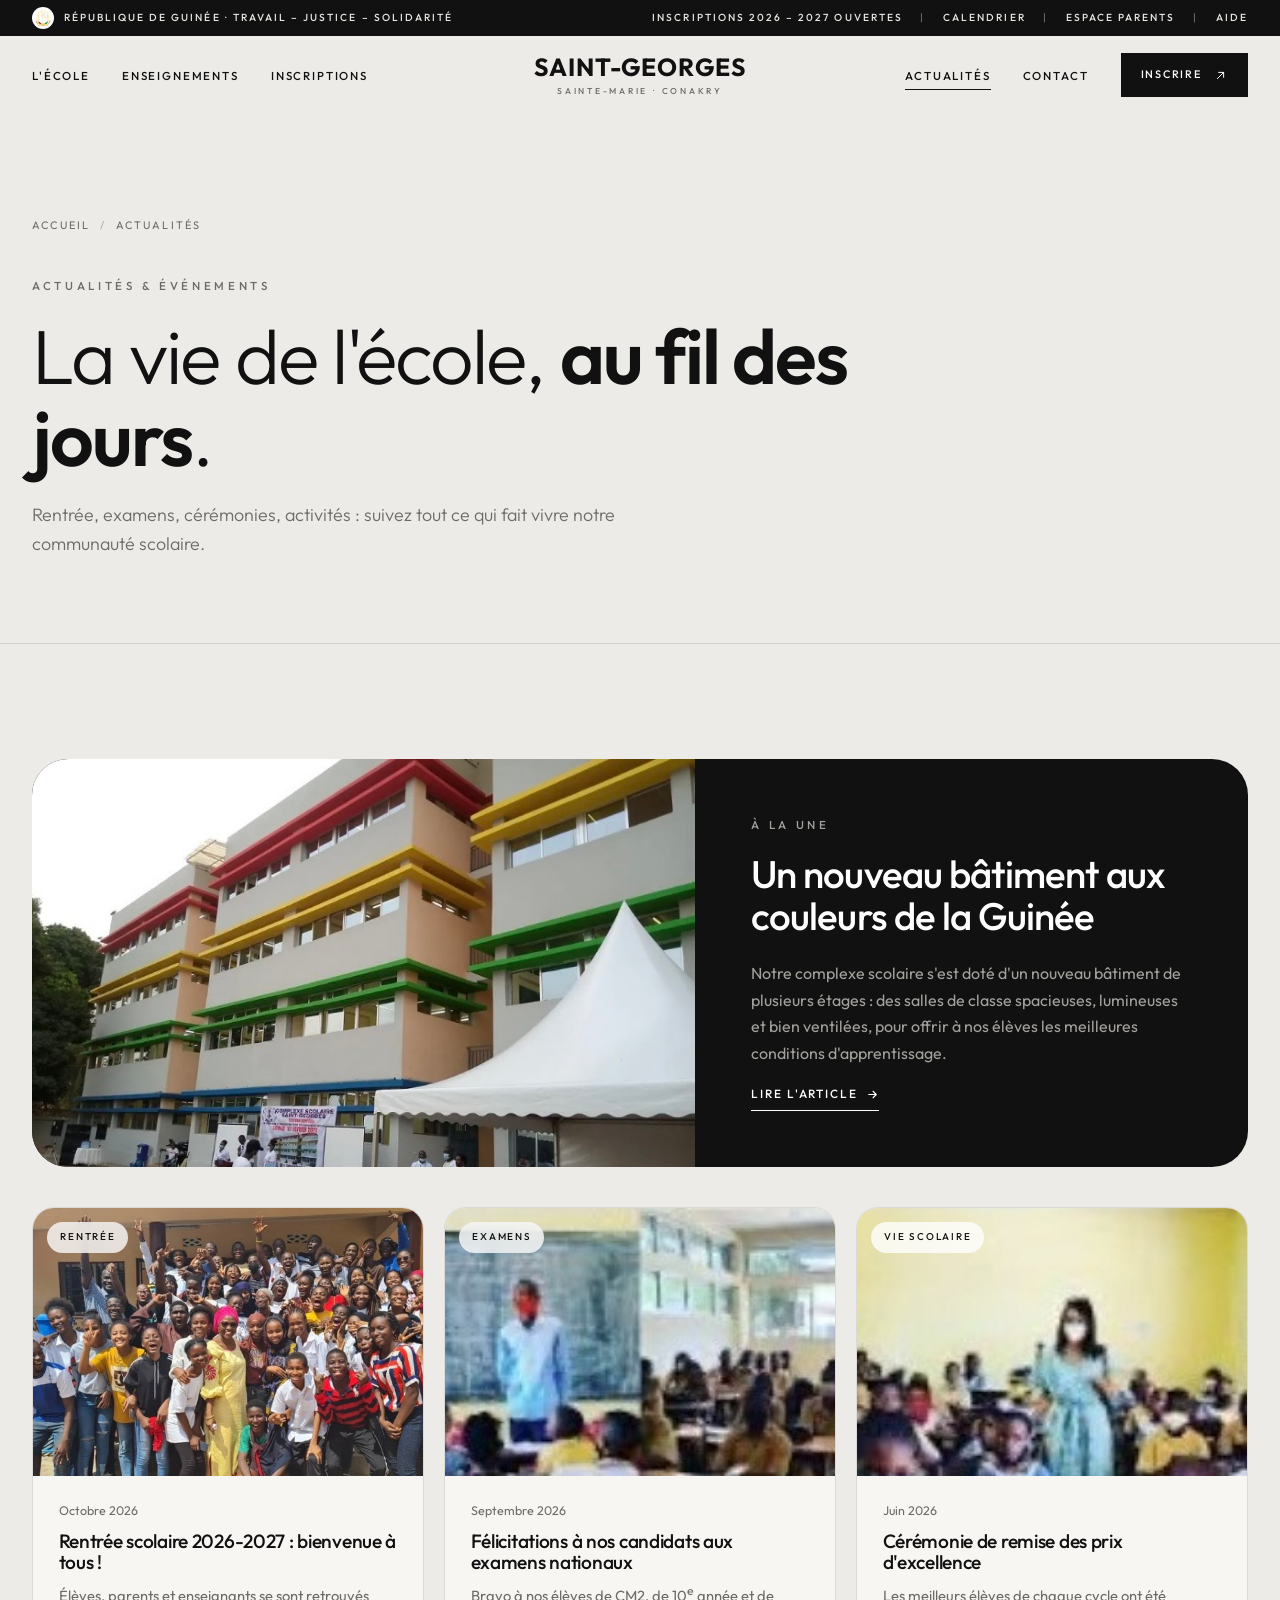
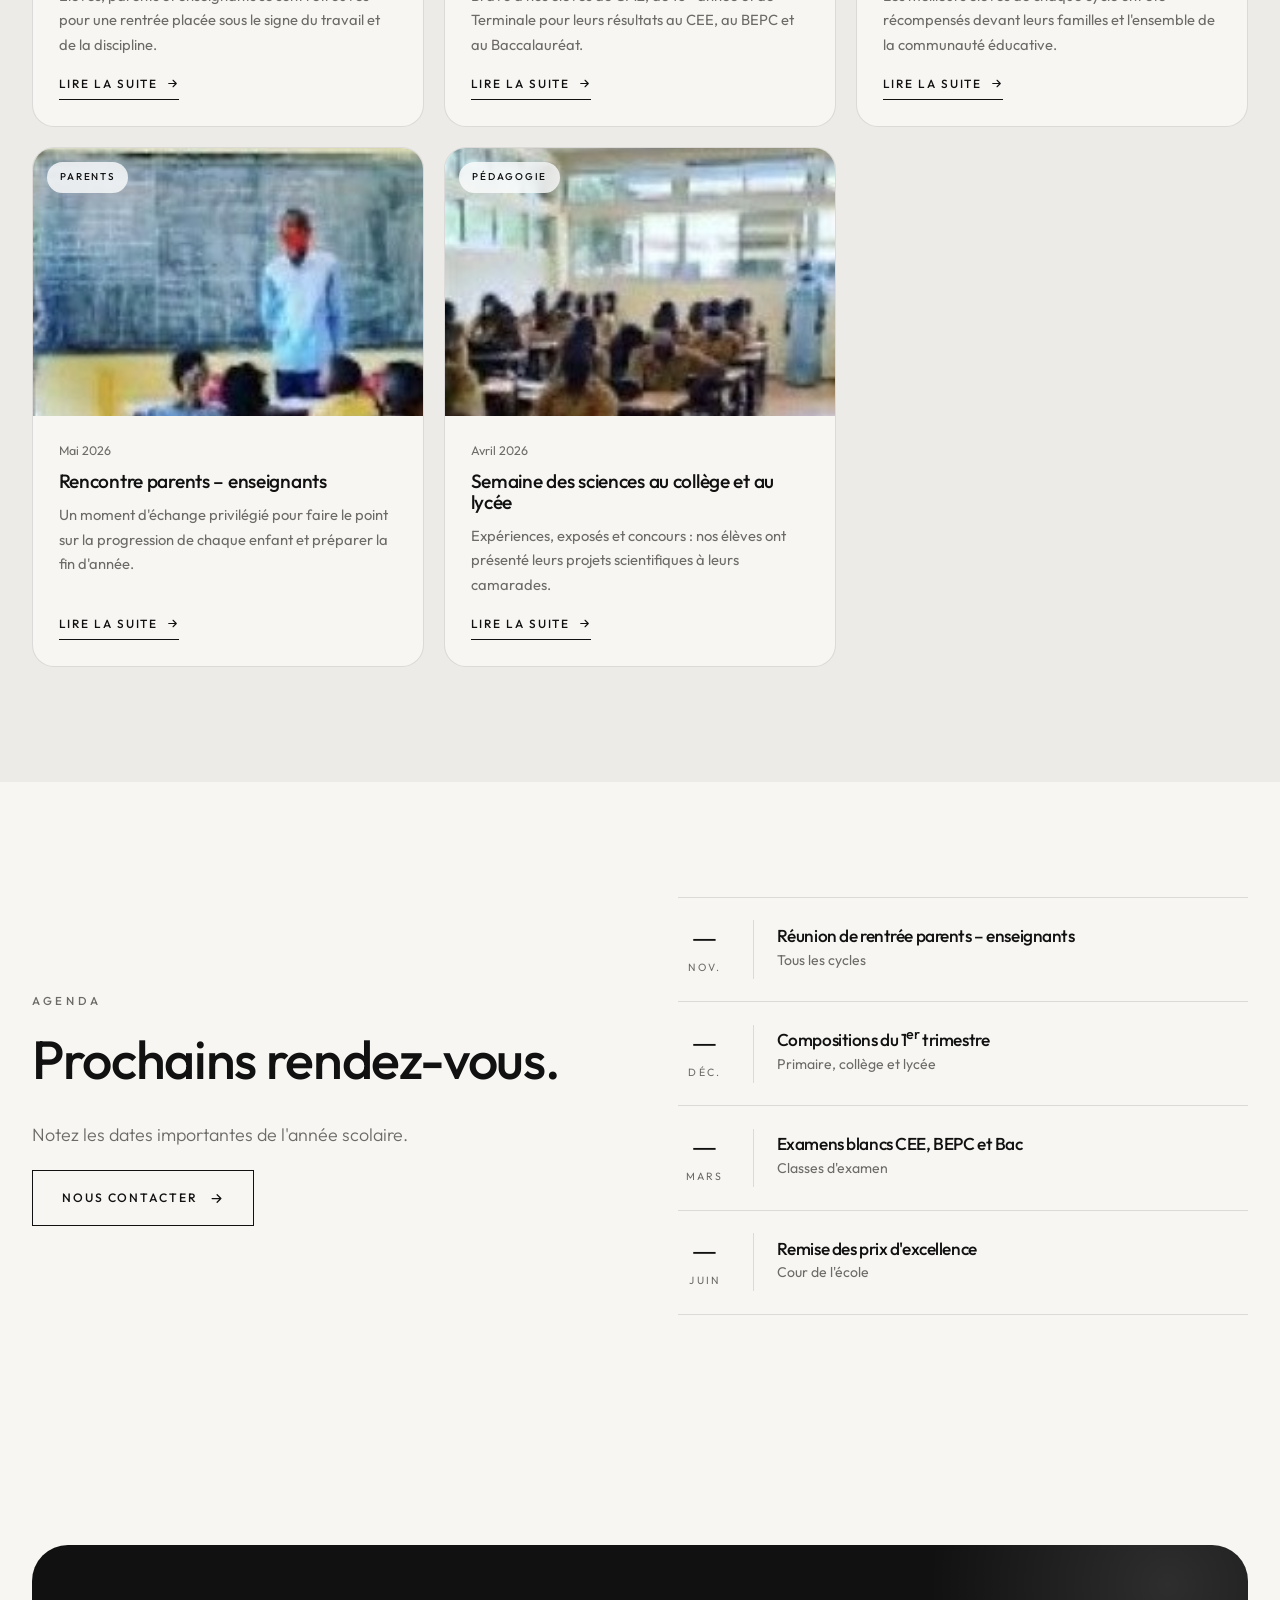
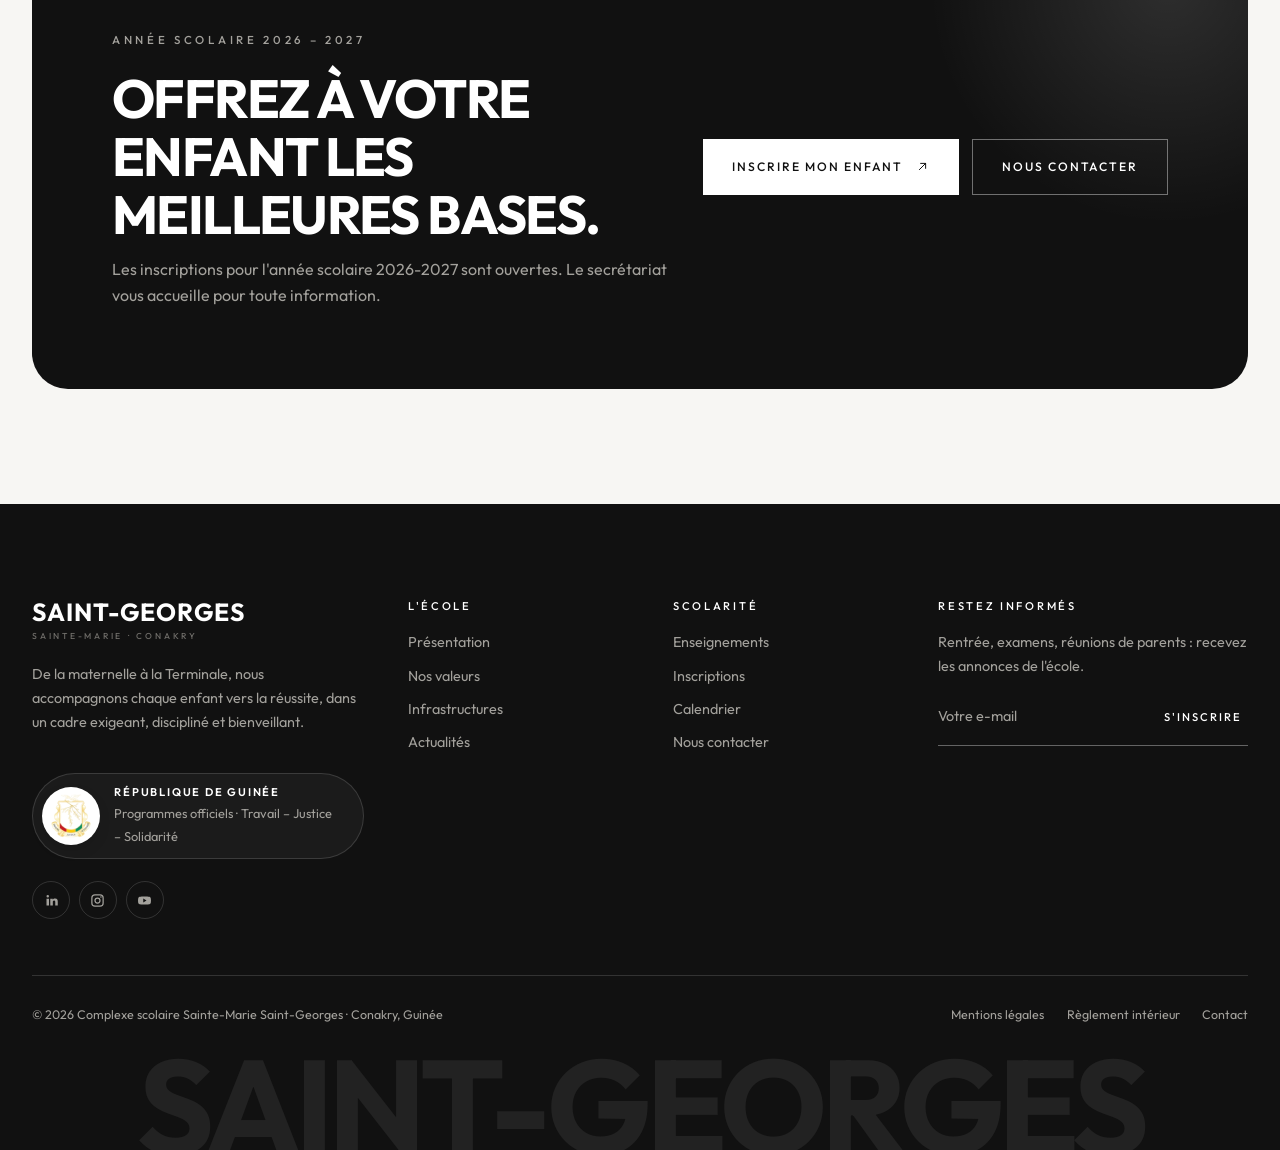
==== commit 8949e624: "Ajouter des options circulaires et le blason de la République de Guinée - Rangée d'options rondes so" ====
--- a/actualites.html
+++ b/actualites.html
@@ -17,8 +17,8 @@
 </head>
 <body>
   <a class="skip-link" href="#contenu">Aller au contenu</a>
-  <div class="topbar"><div class="container"><span>Inscriptions 2026 – 2027 ouvertes</span>
-    <ul><li><a href="admission.html#calendrier">Calendrier</a></li><li><a href="contact.html">Espace parents</a></li><li><a href="contact.html">Aide</a></li></ul></div></div>
+  <div class="topbar"><div class="container"><span class="topbar__rep"><span class="seal seal--xs"><img src="assets/img/armoiries.png" alt="Armoiries de la République de Guinée"></span>République de Guinée · Travail – Justice – Solidarité</span>
+    <ul><li><a href="admission.html">Inscriptions 2026 – 2027 ouvertes</a></li><li><a href="admission.html#calendrier">Calendrier</a></li><li><a href="contact.html">Espace parents</a></li><li><a href="contact.html">Aide</a></li></ul></div></div>
   <header class="site-header">
     <div class="container nav">
       <a class="logo" href="index.html" aria-label="Complexe scolaire Sainte-Marie Saint-Georges — accueil"><span class="logo__name">Saint-Georges</span><span class="logo__tag">Sainte-Marie · Conakry</span></a>
@@ -141,6 +141,7 @@
         <div class="footer__about">
           <a class="logo" href="index.html"><span class="logo__name">Saint-Georges</span><span class="logo__tag">Sainte-Marie · Conakry</span></a>
           <p>De la maternelle à la Terminale, nous accompagnons chaque enfant vers la réussite, dans un cadre exigeant, discipliné et bienveillant.</p>
+          <div class="official official--dark"><span class="seal "><img src="assets/img/armoiries.png" alt="Armoiries de la République de Guinée"></span><div><strong>République de Guinée</strong><span>Programmes officiels · Travail – Justice – Solidarité</span></div></div>
           <div class="socials"><a href="#" aria-label="LinkedIn"><svg viewBox="0 0 24 24" aria-hidden="true"><path d="M4 9h4v11H4zM6 3a2 2 0 110 4 2 2 0 010-4zM10 9h4v1.6c.6-1 1.9-1.9 3.8-1.9 3.6 0 4.2 2.3 4.2 5.4V20h-4v-5.2c0-1.3 0-2.9-1.8-2.9s-2.1 1.4-2.1 2.8V20h-4z" fill="currentColor"/></svg></a><a href="#" aria-label="Instagram"><svg viewBox="0 0 24 24" aria-hidden="true"><rect x="3" y="3" width="18" height="18" rx="5" fill="none" stroke="currentColor" stroke-width="2"/><circle cx="12" cy="12" r="4" fill="none" stroke="currentColor" stroke-width="2"/><circle cx="17.5" cy="6.5" r="1.2" fill="currentColor"/></svg></a><a href="#" aria-label="YouTube"><svg viewBox="0 0 24 24" aria-hidden="true"><path d="M22 8.2a3 3 0 00-2.1-2.1C18 5.6 12 5.6 12 5.6s-6 0-7.9.5A3 3 0 002 8.2 31 31 0 001.6 12 31 31 0 002 15.8a3 3 0 002.1 2.1c1.9.5 7.9.5 7.9.5s6 0 7.9-.5a3 3 0 002.1-2.1 31 31 0 00.4-3.8 31 31 0 00-.4-3.8zM10 15.2V8.8l5.2 3.2z" fill="currentColor"/></svg></a></div>
         </div>
         <div>
--- a/css/style.css
+++ b/css/style.css
@@ -600,3 +600,80 @@
   *, *::before, *::after { animation-duration: .01ms !important; animation-iteration-count: 1 !important; transition-duration: .01ms !important; scroll-behavior: auto !important; }
   .reveal, [data-anim] { opacity: 1; transform: none; }
 }
+
+/* ---------- Éléments circulaires ---------- */
+@keyframes spin { to { transform: rotate(360deg); } }
+
+/* Options rondes (accès rapide) */
+.orbits { padding: clamp(3rem, 6vw, 4.5rem) 0 0; }
+.orbits__head { text-align: center; }
+.orbits__list {
+  list-style: none; margin: 0; padding: .5rem .25rem 1.25rem; display: flex; gap: clamp(1rem, 2.4vw, 2rem);
+  justify-content: space-between; overflow-x: auto; scroll-snap-type: x mandatory; scrollbar-width: none;
+}
+.orbits__list::-webkit-scrollbar { display: none; }
+.orbits__list li { flex: 0 0 auto; scroll-snap-align: start; }
+.orbit { display: flex; flex-direction: column; align-items: center; text-align: center; gap: .3rem; width: 112px; }
+.orbit__ring { position: relative; width: 108px; height: 108px; border-radius: 50%; border: 1px solid var(--line); margin-bottom: .55rem; transition: border-color .4s; }
+.orbit__ring::after {
+  content: ""; position: absolute; inset: -6px; border-radius: 50%; border: 1.5px dashed var(--ink);
+  opacity: 0; transform: scale(.92); transition: opacity .4s var(--ease), transform .5s var(--ease);
+}
+.orbit:hover .orbit__ring::after, .orbit:focus-visible .orbit__ring::after { opacity: 1; transform: scale(1); animation: spin 10s linear infinite; }
+.orbit:hover .orbit__ring { border-color: transparent; }
+.orbit__disc {
+  position: absolute; inset: 6px; border-radius: 50%; overflow: hidden; background: var(--paper);
+  display: grid; place-items: center; transition: transform .5s var(--ease);
+}
+.orbit:hover .orbit__disc { transform: scale(1.04); }
+.orbit__disc .photo, .orbit__disc:not(.orbit__disc--dark) > svg { width: 100%; height: 100%; object-fit: cover; }
+.orbit__disc--dark { background: var(--ink); color: var(--white); }
+.orbit__disc--dark svg { width: 30px; height: 30px; }
+.orbit__label { font-size: .72rem; font-weight: 600; letter-spacing: .14em; text-transform: uppercase; color: var(--ink); }
+.orbit__sub { font-size: .76rem; color: var(--muted); }
+@media (max-width: 640px) { .orbit { width: 92px; } .orbit__ring { width: 88px; height: 88px; } }
+
+/* Badge rond tournant */
+.wordmark__stage { --img-w: clamp(130px, 20vw, 280px); }
+.spin-badge {
+  position: absolute; z-index: 2; top: 4%; left: calc(50% + var(--img-w) / 2 - 2.2rem);
+  width: clamp(96px, 10vw, 128px); aspect-ratio: 1; border-radius: 50%; background: var(--paper);
+  box-shadow: var(--shadow); display: grid; place-items: center; transition: transform .5s var(--ease);
+}
+.spin-badge:hover { transform: scale(1.06); }
+.spin-badge__text { position: absolute; inset: 0; width: 100%; height: 100%; animation: spin 18s linear infinite; }
+.spin-badge__core { width: 42%; aspect-ratio: 1; border-radius: 50%; background: var(--ink); color: var(--white); display: grid; place-items: center; transition: transform .5s var(--ease); }
+.spin-badge:hover .spin-badge__core { transform: rotate(45deg); }
+.spin-badge__core svg { width: 18px; height: 18px; }
+@media (max-width: 640px) { .spin-badge { top: -6%; width: 84px; } }
+
+/* Vignettes rondes du bandeau noir */
+.band__thumb { flex: 0 0 92px; height: 92px; border-radius: 50%; outline: 1px solid rgba(255,255,255,.25); outline-offset: 5px; transition: outline-offset .5s var(--ease), outline-color .4s; }
+.band__item:hover .band__thumb { outline-offset: 9px; outline-color: rgba(255,255,255,.7); }
+
+/* Icônes rondes des atouts */
+.perk svg { box-sizing: content-box; padding: 13px; border-radius: 50%; border: 1px solid var(--line); background: var(--white); flex: 0 0 26px; width: 26px; height: 26px; transition: background .4s, color .4s; }
+.perk:hover svg { background: var(--ink); color: var(--white); }
+
+/* Filtres ronds (page Enseignements) */
+.filters--circles { gap: clamp(1rem, 3vw, 2.5rem); }
+.filter--circle { border: 0; padding: 0; background: none; display: flex; flex-direction: column; align-items: center; gap: .7rem; max-width: 120px; text-align: center; line-height: 1.35; }
+.filter--circle:hover, .filter--circle.is-active { background: none; color: var(--ink); }
+.filter__dot { width: 78px; height: 78px; border-radius: 50%; border: 1px solid var(--ink); display: grid; place-items: center; transition: background .4s var(--ease), color .4s, transform .4s var(--ease); }
+.filter__dot svg { width: 24px; height: 24px; }
+.filter--circle:hover .filter__dot { transform: translateY(-3px); }
+.filter--circle.is-active .filter__dot { background: var(--ink); color: var(--white); }
+
+/* Blason officiel en pastille ronde */
+.seal { width: 58px; height: 58px; flex: 0 0 58px; border-radius: 50%; background: var(--white); display: grid; place-items: center; box-shadow: 0 6px 18px -8px rgba(0,0,0,.3); color: var(--ink); }
+.seal img { width: 68%; height: auto; }
+.seal svg { width: 24px; height: 24px; }
+.seal--xs { width: 22px; height: 22px; flex-basis: 22px; box-shadow: none; }
+.seal--xs img { width: 74%; }
+.topbar__rep { display: inline-flex; align-items: center; gap: .6rem; }
+.official { display: inline-flex; align-items: center; gap: .9rem; margin: 0 0 1.8rem; padding: .55rem 1.3rem .55rem .55rem; border-radius: 999px; background: var(--paper); border: 1px solid var(--line); }
+.official strong { display: block; font-size: .7rem; font-weight: 600; letter-spacing: .16em; text-transform: uppercase; color: var(--ink); }
+.official span:not(.seal) { font-size: .8rem; color: var(--muted); }
+.official--dark { background: var(--ink-2); border-color: var(--line-light); margin: 1.4rem 0 0; }
+.official--dark strong { color: var(--white); }
+.official--dark span:not(.seal) { color: var(--muted-light); }
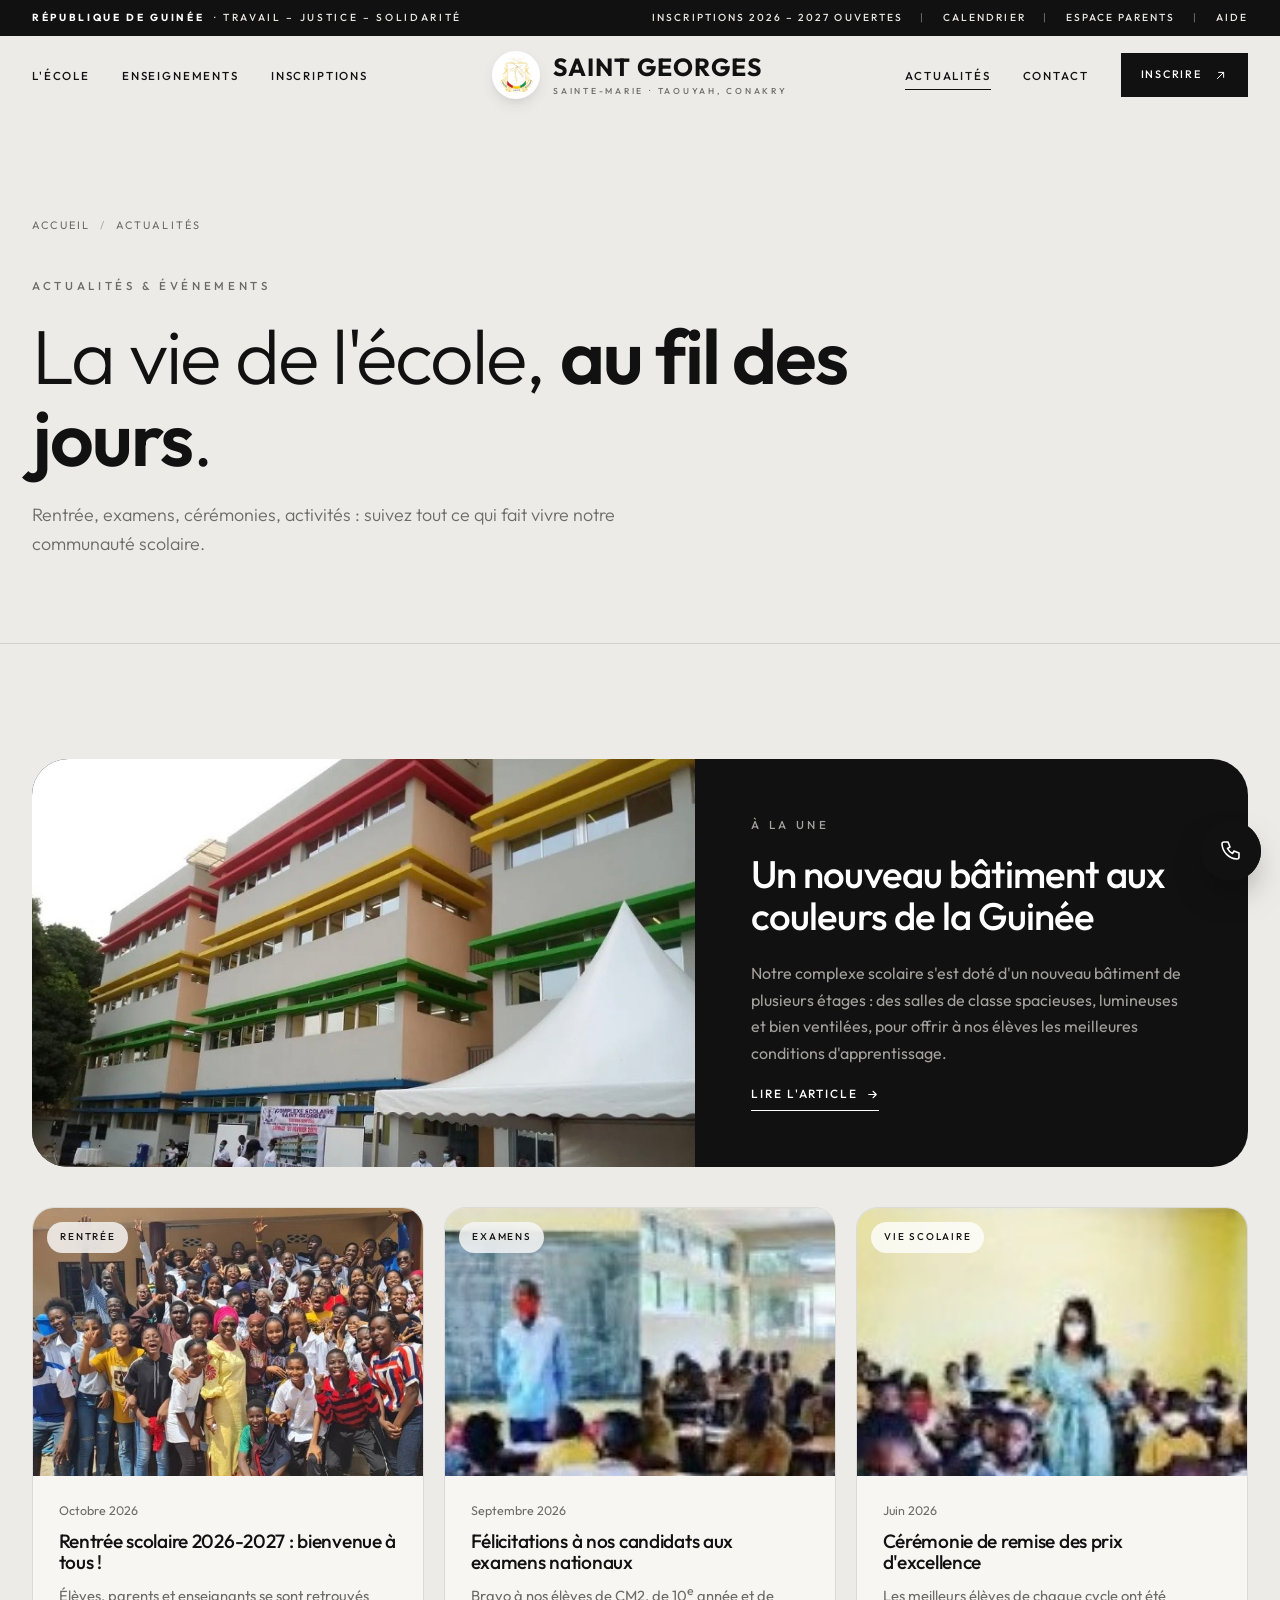
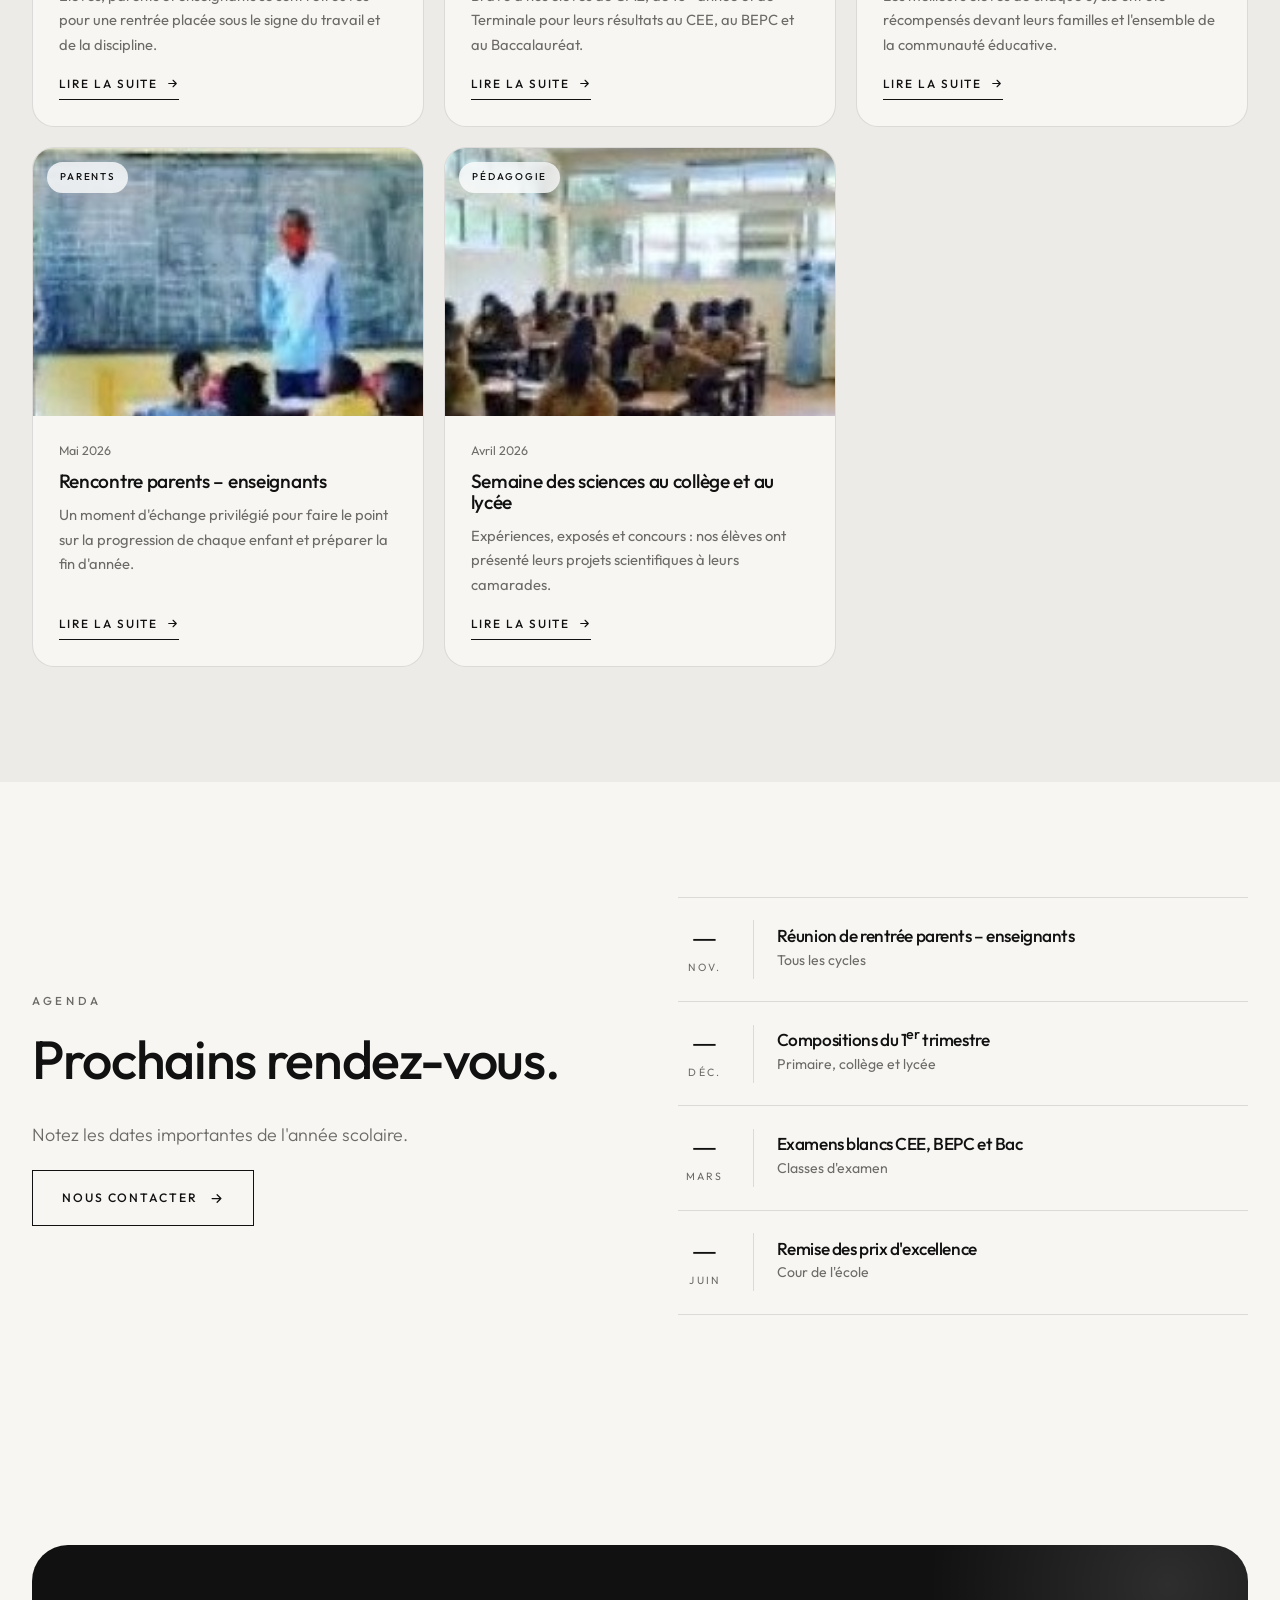
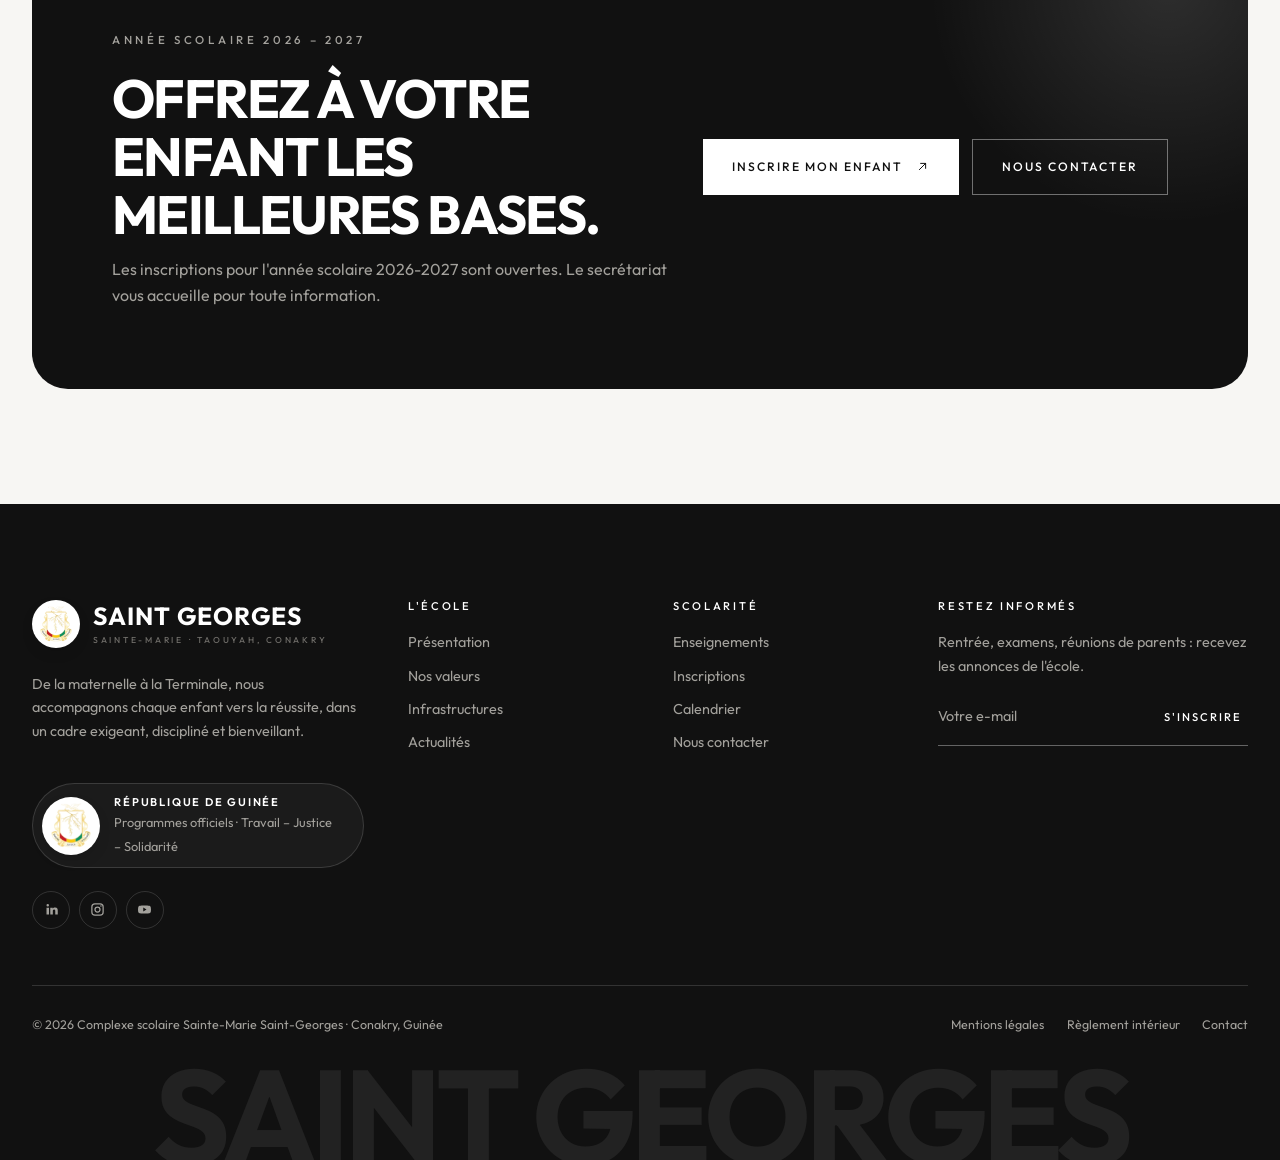
==== commit a340d1ee: "Accueil inspiré de la maquette mobile : nom géant photo, pastilles, bouton d'appel - Nom « Saint Geo" ====
--- a/actualites.html
+++ b/actualites.html
@@ -17,11 +17,11 @@
 </head>
 <body>
   <a class="skip-link" href="#contenu">Aller au contenu</a>
-  <div class="topbar"><div class="container"><span class="topbar__rep"><span class="seal seal--xs"><img src="assets/img/armoiries.png" alt="Armoiries de la République de Guinée"></span>République de Guinée · Travail – Justice – Solidarité</span>
+  <div class="topbar"><div class="container"><span class="topbar__rep"><b>République de Guinée</b> · Travail – Justice – Solidarité</span>
     <ul><li><a href="admission.html">Inscriptions 2026 – 2027 ouvertes</a></li><li><a href="admission.html#calendrier">Calendrier</a></li><li><a href="contact.html">Espace parents</a></li><li><a href="contact.html">Aide</a></li></ul></div></div>
   <header class="site-header">
     <div class="container nav">
-      <a class="logo" href="index.html" aria-label="Complexe scolaire Sainte-Marie Saint-Georges — accueil"><span class="logo__name">Saint-Georges</span><span class="logo__tag">Sainte-Marie · Conakry</span></a>
+      <a class="logo" href="index.html" aria-label="Complexe scolaire Sainte-Marie Saint-Georges — accueil"><span class="seal seal--logo"><img src="assets/img/armoiries.png" alt="Armoiries de la République de Guinée"></span><span class="logo__text"><span class="logo__name">Saint Georges</span><span class="logo__tag">Sainte-Marie · Taouyah, Conakry</span></span></a>
       <button class="nav__toggle" type="button" aria-expanded="false" aria-controls="nav-panel" aria-label="Ouvrir le menu"><span></span><span></span><span></span></button>
       <nav class="nav__panel" id="nav-panel" aria-label="Navigation principale">
         <ul class="nav__menu nav__menu--left"><li><a class="nav__link" href="ecole.html">L'École</a></li><li><a class="nav__link" href="formations.html">Enseignements</a></li><li><a class="nav__link" href="admission.html">Inscriptions</a></li></ul>
@@ -139,7 +139,7 @@
     <div class="container">
       <div class="footer__top">
         <div class="footer__about">
-          <a class="logo" href="index.html"><span class="logo__name">Saint-Georges</span><span class="logo__tag">Sainte-Marie · Conakry</span></a>
+          <a class="logo" href="index.html"><span class="seal seal--logo"><img src="assets/img/armoiries.png" alt="Armoiries de la République de Guinée"></span><span class="logo__text"><span class="logo__name">Saint Georges</span><span class="logo__tag">Sainte-Marie · Taouyah, Conakry</span></span></a>
           <p>De la maternelle à la Terminale, nous accompagnons chaque enfant vers la réussite, dans un cadre exigeant, discipliné et bienveillant.</p>
           <div class="official official--dark"><span class="seal "><img src="assets/img/armoiries.png" alt="Armoiries de la République de Guinée"></span><div><strong>République de Guinée</strong><span>Programmes officiels · Travail – Justice – Solidarité</span></div></div>
           <div class="socials"><a href="#" aria-label="LinkedIn"><svg viewBox="0 0 24 24" aria-hidden="true"><path d="M4 9h4v11H4zM6 3a2 2 0 110 4 2 2 0 010-4zM10 9h4v1.6c.6-1 1.9-1.9 3.8-1.9 3.6 0 4.2 2.3 4.2 5.4V20h-4v-5.2c0-1.3 0-2.9-1.8-2.9s-2.1 1.4-2.1 2.8V20h-4z" fill="currentColor"/></svg></a><a href="#" aria-label="Instagram"><svg viewBox="0 0 24 24" aria-hidden="true"><rect x="3" y="3" width="18" height="18" rx="5" fill="none" stroke="currentColor" stroke-width="2"/><circle cx="12" cy="12" r="4" fill="none" stroke="currentColor" stroke-width="2"/><circle cx="17.5" cy="6.5" r="1.2" fill="currentColor"/></svg></a><a href="#" aria-label="YouTube"><svg viewBox="0 0 24 24" aria-hidden="true"><path d="M22 8.2a3 3 0 00-2.1-2.1C18 5.6 12 5.6 12 5.6s-6 0-7.9.5A3 3 0 002 8.2 31 31 0 001.6 12 31 31 0 002 15.8a3 3 0 002.1 2.1c1.9.5 7.9.5 7.9.5s6 0 7.9-.5a3 3 0 002.1-2.1 31 31 0 00.4-3.8 31 31 0 00-.4-3.8zM10 15.2V8.8l5.2 3.2z" fill="currentColor"/></svg></a></div>
@@ -167,11 +167,12 @@
         <p>© <span data-year>2026</span> Complexe scolaire Sainte-Marie Saint-Georges · Conakry, Guinée</p>
         <ul><li><a href="#">Mentions légales</a></li><li><a href="#">Règlement intérieur</a></li><li><a href="contact.html">Contact</a></li></ul>
       </div>
-      <p class="footer__wordmark" style="--chars:14" aria-hidden="true">Saint-Georges</p>
+      <p class="footer__wordmark" style="--chars:14" aria-hidden="true">Saint Georges</p>
     </div>
   </footer>
 
   <button class="back-to-top" type="button" aria-label="Retour en haut de page"><svg viewBox="0 0 24 24" fill="none" stroke="currentColor" stroke-width="1.6" stroke-linecap="round" stroke-linejoin="round" aria-hidden="true"><path d="M12 19V5M5 12l7-7 7 7"/></svg></button>
+  <a class="fab" href="tel:+224" aria-label="Appeler l'école"><svg viewBox="0 0 24 24" fill="none" stroke="currentColor" stroke-width="1.6" stroke-linecap="round" stroke-linejoin="round" aria-hidden="true"><path d="M5 3h4l2 5-2.5 1.5a11 11 0 005 5L15 12l5 2v4a2 2 0 01-2 2A16 16 0 013 5a2 2 0 012-2z"/></svg></a>
   <script src="js/main.js" defer></script>
 </body>
 </html>
--- a/css/style.css
+++ b/css/style.css
@@ -677,3 +677,71 @@
 .official--dark { background: var(--ink-2); border-color: var(--line-light); margin: 1.4rem 0 0; }
 .official--dark strong { color: var(--white); }
 .official--dark span:not(.seal) { color: var(--muted-light); }
+
+/* ---------- Ouverture : nom géant avec la photo dans les lettres ---------- */
+.mega { padding: clamp(1.5rem, 4vw, 3rem) 0 clamp(1.25rem, 3vw, 2rem); overflow: hidden; }
+.mega__word {
+  margin: 0; font-weight: 800; text-transform: uppercase; letter-spacing: -.045em; line-height: .86; white-space: nowrap; text-align: center;
+  font-size: calc(min(100vw - 2rem, var(--container)) * 1.62 / var(--chars, 12));
+  color: var(--ink); background-color: var(--ink); background-size: 150% auto; background-position: 0% 55%;
+  -webkit-background-clip: text; background-clip: text; -webkit-text-fill-color: transparent;
+  animation: megaIn 1.4s var(--ease) both, megaPan 16s ease-in-out 1.4s infinite alternate;
+}
+@keyframes megaIn { from { opacity: 0; letter-spacing: .02em; } to { opacity: 1; letter-spacing: -.045em; } }
+@keyframes megaPan { to { background-position: 100% 45%; } }
+.mega__lead { max-width: 640px; margin: 1.4rem auto 0; text-align: center; font-size: clamp(1.02rem, 1.6vw, 1.25rem); font-weight: 300; color: var(--muted); }
+@media (max-width: 640px) { .mega__lead { text-align: left; margin-top: 1rem; } }
+
+/* Titre fin + gras */
+.hero__content h1 strong { font-weight: 700; }
+
+/* Pastilles d'information avec icône ronde */
+.pill-bar { overflow-x: auto; scrollbar-width: none; max-width: 100%; gap: .2rem; }
+.pill-bar::-webkit-scrollbar { display: none; }
+.pill-bar__item { flex-direction: row; align-items: center; gap: .8rem; padding: .25rem 1.3rem .25rem .3rem; flex: 0 0 auto; }
+.pill-bar__ico { width: 42px; height: 42px; flex: 0 0 42px; border-radius: 50%; border: 1px solid var(--line); background: rgba(255,255,255,.6); display: grid; place-items: center; }
+.pill-bar__ico svg { width: 17px; height: 17px; }
+.pill-bar__item > span:last-child { display: flex; flex-direction: column; line-height: 1.25; }
+.pill-bar__label { font-size: .6rem; font-weight: 500; letter-spacing: .22em; text-transform: uppercase; }
+.pill-bar__value { font-size: .92rem; white-space: nowrap; }
+@media (max-width: 1023px) {
+  .hero__pills .pill { display: none; }
+  .hero__pills .pill-bar { display: flex; width: 100%; }
+  .pill-bar__item + .pill-bar__item { border-left: 0; }
+}
+
+/* Bandeau supérieur : devise centrée */
+.topbar__rep { letter-spacing: .26em; }
+.topbar__rep b { font-weight: 700; color: var(--white); }
+@media (max-width: 700px) { .topbar .container { padding: .55rem 0; line-height: 1.9; } .topbar__rep { display: block; color: var(--muted-light); } }
+
+/* Logo : blason rond + nom */
+.logo { flex-direction: row; align-items: center; gap: .8rem; text-align: left; }
+.nav .logo { align-items: center; }
+.logo__text { display: flex; flex-direction: column; }
+.seal--logo { width: 48px; height: 48px; flex-basis: 48px; }
+.site-footer .logo { align-items: center; }
+@media (max-width: 1023px) { .logo__name { font-size: 1.3rem; } }
+
+/* Bouton menu rond blanc */
+.nav__toggle { width: 52px; height: 52px; background: var(--white); border-color: transparent; box-shadow: 0 8px 22px -10px rgba(0,0,0,.35); }
+.nav__toggle span { left: 15px; right: 15px; }
+.nav__toggle span:nth-child(1) { top: 19px; }
+.nav__toggle span:nth-child(2) { top: 25px; }
+.nav__toggle span:nth-child(3) { top: 31px; }
+.nav__toggle[aria-expanded="true"] span:nth-child(1), .nav__toggle[aria-expanded="true"] span:nth-child(3) { top: 25px; }
+
+/* Bouton rond « Appeler » toujours visible */
+.fab {
+  position: fixed; right: 1.2rem; bottom: 1.2rem; z-index: 95; width: 60px; height: 60px; border-radius: 50%;
+  background: var(--ink); color: var(--white); display: grid; place-items: center; box-shadow: 0 16px 34px -12px rgba(0,0,0,.55);
+  transition: transform .4s var(--ease);
+}
+.fab::after { content: ""; position: absolute; inset: 0; border-radius: 50%; border: 1.5px solid var(--ink); animation: ring 2.6s var(--ease) infinite; }
+@keyframes ring { from { transform: scale(1); opacity: .6; } to { transform: scale(1.55); opacity: 0; } }
+.fab:hover { transform: scale(1.07); }
+.fab svg { width: 24px; height: 24px; }
+.back-to-top { bottom: 5.6rem; right: 1.55rem; width: 46px; height: 46px; background: var(--white); color: var(--ink); }
+.hero__frame { grid-template-columns: minmax(0, 1fr); }
+.hero__pills, .hero__content, .hero__cards { min-width: 0; }
+@media (max-width: 1023px) { .logo__tag { white-space: nowrap; letter-spacing: .2em; font-size: .5rem; } }
